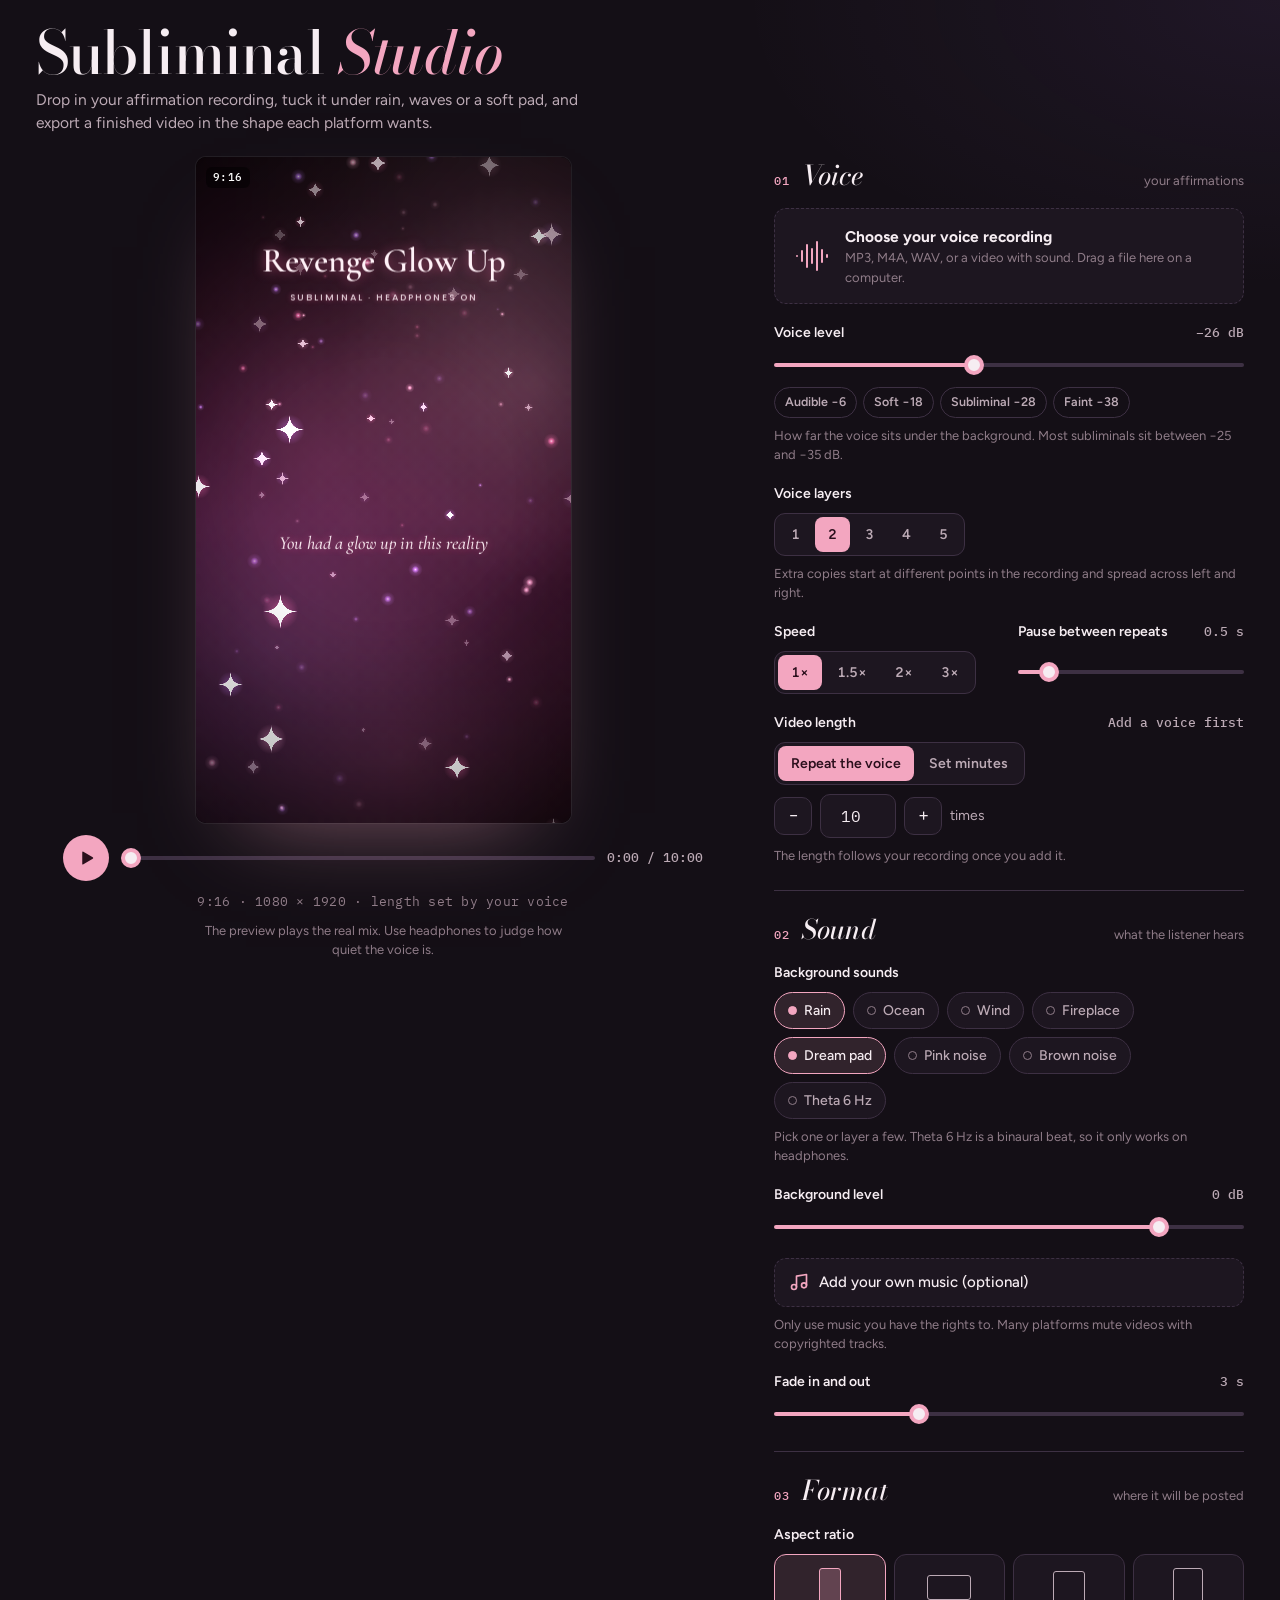
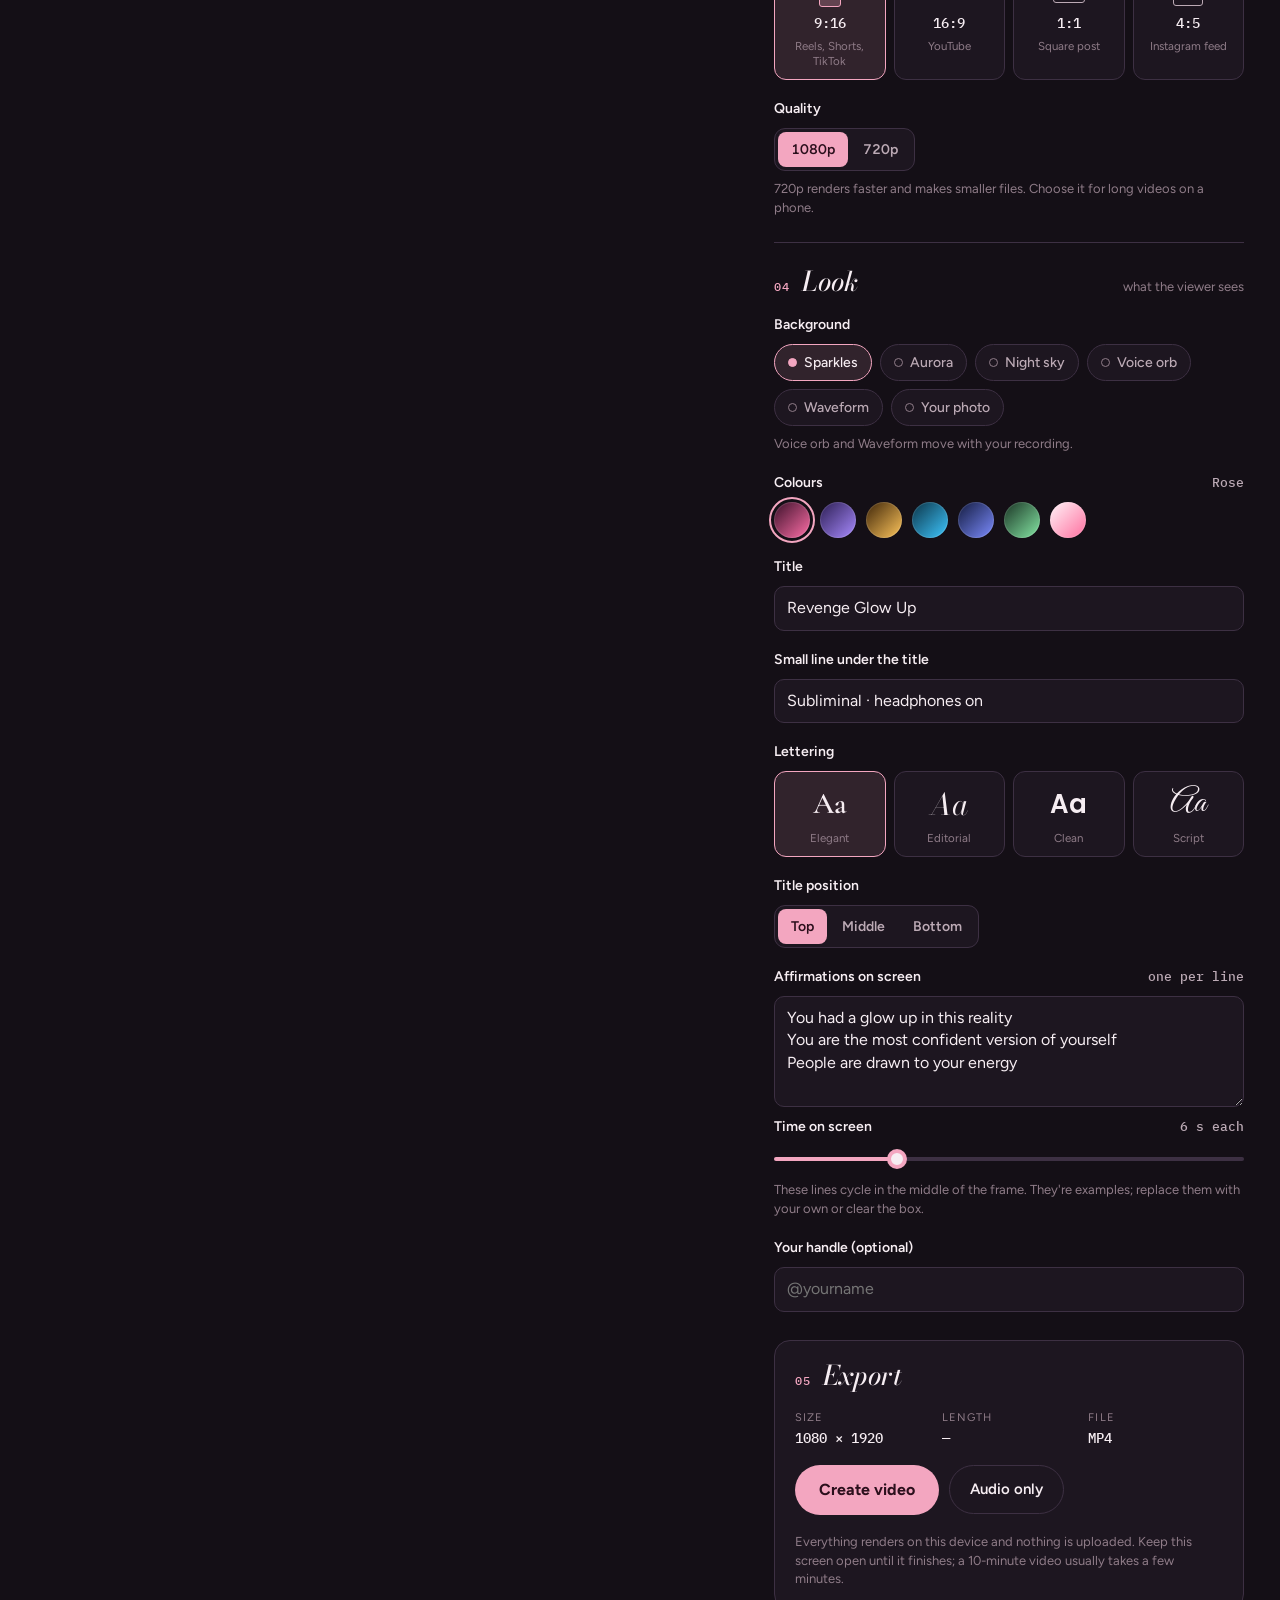
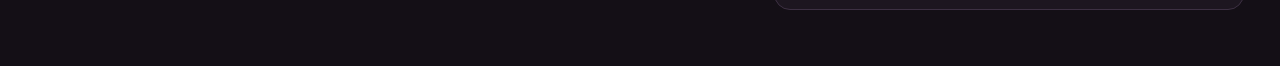
==== index.html @ 2c6400a4 "Add Subliminal Studio web app Standalone single-page app for mixing an affirmation recording under g" ====
<!doctype html>
<html lang="en">
<head>
<meta charset="utf-8">
<meta name="viewport" content="width=device-width,initial-scale=1,viewport-fit=cover">
<title>Subliminal Studio</title>
<link rel="preconnect" href="https://fonts.googleapis.com">
<link rel="preconnect" href="https://fonts.gstatic.com" crossorigin>
<link rel="stylesheet" href="https://fonts.googleapis.com/css2?family=Bodoni+Moda:ital,opsz,wght@0,6..96,400..700;1,6..96,400..700&family=Cormorant+Garamond:ital,wght@0,500;0,600;1,500;1,600&family=Figtree:wght@400;500;600;700&family=Great+Vibes&family=IBM+Plex+Mono:wght@400;500&family=Poppins:wght@500;600&display=swap">
<style>[hidden]:not([hidden=until-found i]){display:none!important}img{max-width:100%}body{margin:0}</style>
<style>
/* Layout: a studio desk. The monitor sits left (sticky on wide screens), five numbered steps run down the right; on phones the monitor comes first and the steps follow. */
:root {
  --ink: #140f16;
  --panel: #1d1620;
  --raised: #2a2130;
  --line: #3d3043;
  --text: #f6edf2;
  --muted: #bcaab5;
  --faint: #8f7c88;
  --accent: #f3a6c0;
  --accent-ink: #2b0f1c;
  --accent-soft: rgba(243, 166, 192, 0.13);
  --warm: #f6c99a;
  --danger: #ff9b8f;
  --display: "Bodoni Moda", Didot, "Bodoni 72", Georgia, serif;
  --body: "Figtree", system-ui, -apple-system, "Segoe UI", Roboto, sans-serif;
  --mono: "IBM Plex Mono", ui-monospace, SFMono-Regular, Menlo, Consolas, monospace;
  --r: 12px;
  color-scheme: dark;
}
html { background: var(--ink); }
body {
  background:
    radial-gradient(1200px 520px at 15% -10%, rgba(243, 166, 192, 0.10), transparent 60%),
    radial-gradient(900px 480px at 100% 0%, rgba(183, 124, 255, 0.07), transparent 60%),
    var(--ink);
  color: var(--text);
  font: 15px/1.5 var(--body);
  -webkit-font-smoothing: antialiased;
}
* { box-sizing: border-box; }
button, input, textarea, select { font: inherit; color: inherit; }
.vh { position: absolute !important; width: 1px; height: 1px; overflow: hidden; clip: rect(0 0 0 0); clip-path: inset(50%); white-space: nowrap; margin: 0; padding: 0; border: 0; }

.wrap {
  max-width: 1240px; margin: 0 auto;
  padding-left: max(16px, env(safe-area-inset-left, 0px));
  padding-right: max(16px, env(safe-area-inset-right, 0px));
  padding-block: 22px 56px;
}
.mast { display: grid; gap: 6px; margin-bottom: 22px; }
.mast h1 {
  font-family: var(--display); font-weight: 500; font-optical-sizing: auto;
  font-size: clamp(36px, 7vw, 60px); line-height: 1; letter-spacing: -0.015em; margin: 0;
  text-wrap: balance;
}
.mast h1 em { font-style: italic; color: var(--accent); }
.mast p { margin: 0; color: var(--muted); max-width: 58ch; font-size: 15.5px; }

.studio { display: grid; gap: 26px; }
.monitor-col { display: grid; gap: 12px; justify-items: center; min-width: 0; }
.monitor {
  position: relative; background: #000; border-radius: 10px; overflow: hidden;
  max-width: 100%;
  box-shadow: 0 0 0 1px rgba(255,255,255,0.06), 0 40px 90px -50px rgba(243, 166, 192, 0.55);
}
.monitor canvas { display: block; width: 100%; height: 100%; }
.ratio-tag {
  position: absolute; top: 10px; left: 10px;
  font: 500 11px/1 var(--mono); letter-spacing: 0.06em;
  padding: 5px 7px; border-radius: 6px; background: rgba(0,0,0,0.45); color: #fff; backdrop-filter: blur(4px);
}
.transport { display: flex; align-items: center; gap: 12px; width: 100%; max-width: 640px; }
.play {
  flex: none; width: 46px; height: 46px; border-radius: 50%; border: 0; cursor: pointer;
  background: var(--accent); color: var(--accent-ink); display: grid; place-items: center;
}
.play svg { width: 18px; height: 18px; }
.play:focus-visible, .primary:focus-visible, .ghost:focus-visible, .tiny:focus-visible { outline: 2px solid var(--text); outline-offset: 3px; }
.transport input { flex: 1; min-width: 0; }
.tc { font: 500 13px var(--mono); color: var(--muted); font-variant-numeric: tabular-nums; white-space: nowrap; }
.spec { margin: 0; font: 12.5px var(--mono); color: var(--faint); letter-spacing: 0.02em; text-align: center; }
.monitor-hint { margin: 0; color: var(--faint); font-size: 13px; text-align: center; max-width: 46ch; }

@media (min-width: 900px) {
  .studio { grid-template-columns: minmax(0, 1fr) minmax(360px, 470px); gap: 44px; align-items: start; }
  .monitor-col { position: sticky; top: calc(env(safe-area-inset-top, 0px) + 18px); }
}

/* steps */
.steps { display: grid; min-width: 0; }
.step { display: grid; gap: 18px; padding-block: 24px; border-top: 1px solid var(--line); min-width: 0; }
.step:first-child { border-top: 0; padding-top: 4px; }
.step-head { display: flex; align-items: baseline; gap: 12px; }
.step-head .num { font: 500 12px var(--mono); color: var(--accent); letter-spacing: 0.08em; }
.step-head h2 { margin: 0; font-family: var(--display); font-style: italic; font-weight: 500; font-size: 27px; line-height: 1.1; }
.step-head p { margin: 0 0 0 auto; color: var(--faint); font-size: 13px; text-align: right; }

.field { display: grid; gap: 9px; min-width: 0; }
.field-head { display: flex; justify-content: space-between; align-items: baseline; gap: 12px; font-weight: 600; font-size: 14px; }
.field-head output, .field-head .val { font: 500 13px var(--mono); color: var(--muted); font-variant-numeric: tabular-nums; font-weight: 500; }
.help { margin: 0; color: var(--faint); font-size: 13px; line-height: 1.45; }
.err { margin: 0; color: var(--danger); font-size: 13.5px; }
.row2 { display: grid; grid-template-columns: repeat(2, minmax(0, 1fr)); gap: 18px; }

/* range */
input[type=range] { -webkit-appearance: none; appearance: none; width: 100%; height: 26px; background: transparent; margin: 0; cursor: pointer; }
input[type=range]::-webkit-slider-runnable-track { height: 4px; border-radius: 4px; background: linear-gradient(to right, var(--accent) 0 var(--p, 50%), var(--line) var(--p, 50%) 100%); }
input[type=range]::-webkit-slider-thumb { -webkit-appearance: none; width: 20px; height: 20px; margin-top: -8px; border-radius: 50%; background: var(--text); border: 4px solid var(--accent); }
input[type=range]::-moz-range-track { height: 4px; border-radius: 4px; background: var(--line); }
input[type=range]::-moz-range-progress { height: 4px; border-radius: 4px; background: var(--accent); }
input[type=range]::-moz-range-thumb { width: 14px; height: 14px; border-radius: 50%; background: var(--text); border: 4px solid var(--accent); }
input[type=range]:focus-visible { outline: 2px solid var(--accent); outline-offset: 4px; border-radius: 6px; }

/* segmented + chips + cards share the hidden-radio pattern */
.seg { display: inline-flex; flex-wrap: wrap; gap: 2px; padding: 3px; border: 1px solid var(--line); border-radius: 11px; background: var(--panel); max-width: 100%; justify-self: start; }
.seg label { position: relative; cursor: pointer; }
.seg span { display: block; padding: 7px 13px; border-radius: 8px; font-weight: 600; font-size: 14px; color: var(--muted); font-variant-numeric: tabular-nums; }
.seg label:hover span { color: var(--text); }
.seg input:checked + span { background: var(--accent); color: var(--accent-ink); }
.seg input:focus-visible + span, .chip input:focus-visible + span, .card input:focus-visible + span, .swatch input:focus-visible + span { outline: 2px solid var(--text); outline-offset: 2px; }

.chips { display: flex; flex-wrap: wrap; gap: 8px; }
.chip { position: relative; cursor: pointer; }
.chip span { display: inline-flex; align-items: center; gap: 7px; padding: 7px 13px; border: 1px solid var(--line); border-radius: 999px; font-size: 14px; font-weight: 500; color: var(--muted); background: var(--panel); }
.chip span::before { content: ""; width: 7px; height: 7px; border-radius: 50%; border: 1.5px solid var(--faint); }
.chip:hover span { color: var(--text); }
.chip input:checked + span { border-color: var(--accent); color: var(--text); background: var(--accent-soft); }
.chip input:checked + span::before { background: var(--accent); border-color: var(--accent); }

.presets { display: flex; flex-wrap: wrap; gap: 6px; }
.tiny { padding: 5px 10px; border-radius: 999px; border: 1px solid var(--line); background: transparent; font-size: 12.5px; font-weight: 600; color: var(--muted); cursor: pointer; }
.tiny:hover { color: var(--text); border-color: var(--faint); }
.tiny[aria-pressed="true"] { color: var(--accent); border-color: var(--accent); }

.cards { display: grid; grid-template-columns: repeat(4, minmax(0, 1fr)); gap: 8px; }
.card { position: relative; cursor: pointer; min-width: 0; }
.card > span { display: grid; justify-items: center; align-content: start; gap: 7px; height: 100%; padding: 12px 6px 10px; border: 1px solid var(--line); border-radius: var(--r); background: var(--panel); text-align: center; }
.card:hover > span { border-color: var(--faint); }
.card input:checked + span { border-color: var(--accent); background: var(--accent-soft); }
.shape { display: block; height: 40px; display: grid; place-items: center; }
.shape i { display: block; border: 1.5px solid var(--muted); border-radius: 3px; }
.card input:checked + span .shape i { border-color: var(--accent); background: rgba(243, 166, 192, 0.25); }
.card b { font: 500 14px var(--mono); }
.card small { font-size: 11.5px; color: var(--faint); line-height: 1.3; }
.font-aa { font-size: 30px; line-height: 40px; height: 40px; }

.swatches { display: flex; flex-wrap: wrap; gap: 10px; }
.swatch { position: relative; cursor: pointer; }
.swatch span { display: block; width: 36px; height: 36px; border-radius: 50%; box-shadow: inset 0 0 0 1px rgba(255,255,255,0.12); }
.swatch input:checked + span { outline: 2px solid var(--accent); outline-offset: 3px; }

/* inputs */
.text, textarea.text {
  width: 100%; padding: 10px 12px; border-radius: 10px; border: 1px solid var(--line); background: var(--panel);
  font-size: 16px; line-height: 1.4;
}
textarea.text { resize: vertical; min-height: 92px; }
.text:focus { outline: none; border-color: var(--accent); box-shadow: 0 0 0 3px var(--accent-soft); }

.drop { display: block; position: relative; cursor: pointer; border: 1.5px dashed var(--line); border-radius: var(--r); background: var(--panel); padding: 16px; transition: border-color .15s, background .15s; }
.drop:hover, .drop.over { border-color: var(--accent); background: var(--accent-soft); }
.drop:focus-within { border-color: var(--accent); }
.drop.busy { opacity: 0.7; pointer-events: none; }
.drop-empty { display: flex; align-items: center; gap: 14px; }
.drop-empty svg { flex: none; width: 40px; height: 40px; color: var(--accent); }
.drop-empty strong { display: block; font-size: 15.5px; }
.drop-empty small { display: block; color: var(--faint); font-size: 13px; }
.drop-full { display: grid; gap: 10px; }
.drop-full canvas { width: 100%; height: 40px; display: block; }
.file-line { display: flex; justify-content: space-between; align-items: baseline; gap: 12px; min-width: 0; }
.file-line strong { overflow: hidden; text-overflow: ellipsis; white-space: nowrap; min-width: 0; }
.file-line .swap { color: var(--accent); font-weight: 600; font-size: 13.5px; flex: none; }
.file-info { color: var(--faint); font-size: 13px; }
.drop.slim { padding: 12px 14px; }
.slim-row { display: flex; align-items: center; gap: 10px; min-width: 0; }
.slim-row svg { flex: none; width: 20px; height: 20px; color: var(--accent); }
.slim-row span { overflow: hidden; text-overflow: ellipsis; white-space: nowrap; min-width: 0; font-weight: 500; }
.with-remove { display: flex; gap: 8px; align-items: stretch; }
.with-remove .drop { flex: 1; min-width: 0; }

.stepper { display: inline-flex; align-items: center; gap: 8px; justify-self: start; }
.stepper button { width: 38px; height: 38px; border-radius: 10px; border: 1px solid var(--line); background: var(--panel); font-size: 18px; cursor: pointer; }
.stepper button:hover { border-color: var(--faint); }
.stepper input { width: 76px; text-align: center; font-family: var(--mono); }
.stepper .unit { color: var(--muted); font-size: 14px; }
.check { display: flex; align-items: center; gap: 10px; font-size: 14px; cursor: pointer; }
.check input { width: 18px; height: 18px; accent-color: var(--accent); }

/* export */
.export { background: var(--panel); border: 1px solid var(--line); border-radius: 16px; padding: 20px; margin-top: 4px; }
.export .step-head { margin-bottom: 2px; }
.sum { display: grid; grid-template-columns: repeat(3, minmax(0, 1fr)); gap: 12px; margin: 0; }
.sum div { display: grid; gap: 2px; min-width: 0; }
.sum dt { font-size: 11px; letter-spacing: 0.1em; text-transform: uppercase; color: var(--faint); }
.sum dd { margin: 0; font: 500 14px var(--mono); font-variant-numeric: tabular-nums; overflow-wrap: anywhere; }
.actions { display: flex; flex-wrap: wrap; gap: 10px; align-items: center; }
.primary { border: 0; border-radius: 999px; padding: 13px 24px; background: var(--accent); color: var(--accent-ink); font-weight: 700; font-size: 16px; cursor: pointer; }
.primary:hover { filter: brightness(1.06); }
.ghost { border: 1px solid var(--line); border-radius: 999px; padding: 12px 20px; background: transparent; font-weight: 600; font-size: 15px; cursor: pointer; }
.ghost:hover { border-color: var(--faint); }
button:disabled { opacity: 0.45; cursor: not-allowed; }
.progress { display: grid; gap: 8px; }
.bar { height: 8px; border-radius: 8px; background: var(--raised); overflow: hidden; }
.bar i { display: block; height: 100%; width: 0; background: linear-gradient(90deg, var(--accent), var(--warm)); border-radius: 8px; transition: width .2s linear; }
.prog-line { display: flex; justify-content: space-between; gap: 12px; font-size: 13px; color: var(--muted); }
.prog-line b { font: 500 13px var(--mono); color: var(--text); }
.msg { margin: 0; font-size: 14px; color: var(--muted); }
.msg.err { color: var(--danger); }
.warn { margin: 0; font-size: 13px; color: var(--warm); }
.result { display: grid; gap: 12px; border-top: 1px solid var(--line); padding-top: 16px; }
.result h3 { margin: 0; font-family: var(--display); font-style: italic; font-weight: 500; font-size: 22px; }
.result video { display: block; width: auto; max-width: 100%; max-height: 62vh; border-radius: 10px; background: #000; justify-self: center; }
.result audio { width: 100%; }
.result-meta { margin: 0; font: 12.5px var(--mono); color: var(--muted); overflow-wrap: anywhere; }

@media (max-width: 420px) {
  .cards { gap: 6px; }
  .card small { font-size: 10.5px; }
  .row2 { grid-template-columns: 1fr; }
  .sum { grid-template-columns: repeat(2, minmax(0, 1fr)); }
  .step-head p { display: none; }
}
@media (prefers-reduced-motion: reduce) {
  *, *::before, *::after { transition: none !important; scroll-behavior: auto !important; }
}
</style>
</head>
<body>
<div class="wrap">
  <header class="mast">
    <h1>Subliminal <em>Studio</em></h1>
    <p>Drop in your affirmation recording, tuck it under rain, waves or a soft pad, and export a finished video in the shape each platform wants.</p>
  </header>

  <main class="studio">
    <div class="monitor-col">
      <div class="monitor" id="monitor">
        <canvas id="preview" aria-label="Live preview of the video"></canvas>
        <span class="ratio-tag" id="ratioTag">9:16</span>
      </div>
      <div class="transport">
        <button class="play" id="playBtn" type="button" aria-label="Play preview">
          <svg class="i-play" viewBox="0 0 24 24" fill="currentColor" aria-hidden="true"><path d="M7 4.5v15a1 1 0 0 0 1.5.86l12.5-7.5a1 1 0 0 0 0-1.72L8.5 3.64A1 1 0 0 0 7 4.5z"/></svg>
          <svg class="i-pause" viewBox="0 0 24 24" fill="currentColor" aria-hidden="true" hidden><rect x="5.5" y="4" width="4.5" height="16" rx="1"/><rect x="14" y="4" width="4.5" height="16" rx="1"/></svg>
        </button>
        <input type="range" id="seek" min="0" max="60" step="0.1" value="0" aria-label="Preview position">
        <span class="tc" id="tc">0:00 / 0:00</span>
      </div>
      <p class="spec" id="spec"></p>
      <p class="monitor-hint">The preview plays the real mix. Use headphones to judge how quiet the voice is.</p>
    </div>

    <div class="steps">
      <!-- 01 VOICE -->
      <section class="step" aria-labelledby="h-voice">
        <div class="step-head"><span class="num">01</span><h2 id="h-voice">Voice</h2><p>your affirmations</p></div>

        <label class="drop" id="voiceDrop">
          <input class="vh" type="file" id="voiceFile" accept="audio/*,video/*,.mp3,.m4a,.wav,.aac,.ogg,.opus,.flac,.webm,.mp4,.mov">
          <span class="drop-empty" id="voiceEmpty">
            <svg viewBox="0 0 40 40" fill="none" stroke="currentColor" stroke-width="2" stroke-linecap="round" aria-hidden="true"><path d="M6 20v0M11 15v10M16 9v22M21 13v14M26 6v28M31 14v12M36 19v2"/></svg>
            <span><strong>Choose your voice recording</strong><small>MP3, M4A, WAV, or a video with sound. Drag a file here on a computer.</small></span>
          </span>
          <span class="drop-full" id="voiceFull" hidden>
            <canvas id="voiceWave" aria-hidden="true"></canvas>
            <span class="file-line"><strong id="voiceName"></strong><span class="swap">Replace</span></span>
            <span class="file-info" id="voiceInfo"></span>
          </span>
        </label>
        <p class="err" id="voiceErr" hidden></p>
        <p class="vh" id="voiceStatus" role="status"></p>

        <div class="field">
          <div class="field-head"><label for="voiceDb">Voice level</label><output data-out="voiceDb" for="voiceDb"></output></div>
          <input type="range" id="voiceDb" data-k="voiceDb" min="-45" max="0" step="1">
          <div class="presets" role="group" aria-label="Voice level presets">
            <button type="button" class="tiny" data-preset="-6">Audible −6</button>
            <button type="button" class="tiny" data-preset="-18">Soft −18</button>
            <button type="button" class="tiny" data-preset="-28">Subliminal −28</button>
            <button type="button" class="tiny" data-preset="-38">Faint −38</button>
          </div>
          <p class="help">How far the voice sits under the background. Most subliminals sit between −25 and −35 dB.</p>
        </div>

        <div class="field">
          <div class="field-head"><span id="lbl-layers">Voice layers</span></div>
          <div class="seg" role="radiogroup" aria-labelledby="lbl-layers">
            <label><input class="vh" type="radio" name="layers" value="1" data-k="layers"><span>1</span></label>
            <label><input class="vh" type="radio" name="layers" value="2" data-k="layers"><span>2</span></label>
            <label><input class="vh" type="radio" name="layers" value="3" data-k="layers"><span>3</span></label>
            <label><input class="vh" type="radio" name="layers" value="4" data-k="layers"><span>4</span></label>
            <label><input class="vh" type="radio" name="layers" value="5" data-k="layers"><span>5</span></label>
          </div>
          <p class="help">Extra copies start at different points in the recording and spread across left and right.</p>
        </div>

        <div class="row2">
          <div class="field">
            <div class="field-head"><span id="lbl-speed">Speed</span></div>
            <div class="seg" role="radiogroup" aria-labelledby="lbl-speed">
              <label><input class="vh" type="radio" name="speed" value="1" data-k="speed"><span>1×</span></label>
              <label><input class="vh" type="radio" name="speed" value="1.5" data-k="speed"><span>1.5×</span></label>
              <label><input class="vh" type="radio" name="speed" value="2" data-k="speed"><span>2×</span></label>
              <label><input class="vh" type="radio" name="speed" value="3" data-k="speed"><span>3×</span></label>
            </div>
          </div>
          <div class="field">
            <div class="field-head"><label for="gap">Pause between repeats</label><output data-out="gap" for="gap"></output></div>
            <input type="range" id="gap" data-k="gap" min="0" max="5" step="0.5">
          </div>
        </div>

        <div class="field">
          <div class="field-head"><span id="lbl-len">Video length</span><span class="val" id="lenOut"></span></div>
          <div class="seg" role="radiogroup" aria-labelledby="lbl-len">
            <label><input class="vh" type="radio" name="lengthMode" value="repeat" data-k="lengthMode"><span>Repeat the voice</span></label>
            <label><input class="vh" type="radio" name="lengthMode" value="minutes" data-k="lengthMode"><span>Set minutes</span></label>
          </div>
          <div class="stepper" id="repeatBox">
            <button type="button" data-step="-1" aria-label="One fewer repeat">−</button>
            <input class="text" type="number" id="repeats" data-k="repeats" min="1" max="200" step="1" inputmode="numeric" aria-label="Number of repeats">
            <button type="button" data-step="1" aria-label="One more repeat">+</button>
            <span class="unit">times</span>
          </div>
          <div class="stepper" id="minutesBox" hidden>
            <input class="text" type="number" id="minutes" data-k="minutes" min="0.5" max="180" step="0.5" inputmode="decimal" aria-label="Length in minutes">
            <span class="unit">minutes, voice loops to fill</span>
          </div>
          <p class="help" id="cycleNote"></p>
        </div>
      </section>

      <!-- 02 SOUND -->
      <section class="step" aria-labelledby="h-sound">
        <div class="step-head"><span class="num">02</span><h2 id="h-sound">Sound</h2><p>what the listener hears</p></div>
        <div class="field">
          <div class="field-head"><span id="lbl-amb">Background sounds</span></div>
          <div class="chips" role="group" aria-labelledby="lbl-amb">
            <label class="chip"><input class="vh" type="checkbox" data-k="ambients" data-multi value="rain"><span>Rain</span></label>
            <label class="chip"><input class="vh" type="checkbox" data-k="ambients" data-multi value="ocean"><span>Ocean</span></label>
            <label class="chip"><input class="vh" type="checkbox" data-k="ambients" data-multi value="wind"><span>Wind</span></label>
            <label class="chip"><input class="vh" type="checkbox" data-k="ambients" data-multi value="fire"><span>Fireplace</span></label>
            <label class="chip"><input class="vh" type="checkbox" data-k="ambients" data-multi value="pad"><span>Dream pad</span></label>
            <label class="chip"><input class="vh" type="checkbox" data-k="ambients" data-multi value="pink"><span>Pink noise</span></label>
            <label class="chip"><input class="vh" type="checkbox" data-k="ambients" data-multi value="brown"><span>Brown noise</span></label>
            <label class="chip"><input class="vh" type="checkbox" data-k="ambients" data-multi value="theta"><span>Theta 6 Hz</span></label>
          </div>
          <p class="help">Pick one or layer a few. Theta 6 Hz is a binaural beat, so it only works on headphones.</p>
        </div>
        <div class="field">
          <div class="field-head"><label for="ambientDb">Background level</label><output data-out="ambientDb" for="ambientDb"></output></div>
          <input type="range" id="ambientDb" data-k="ambientDb" min="-30" max="6" step="1">
        </div>
        <div class="field">
          <div class="with-remove">
            <label class="drop slim" id="musicDrop">
              <input class="vh" type="file" id="musicFile" accept="audio/*,video/*,.mp3,.m4a,.wav,.aac,.ogg,.flac">
              <span class="slim-row">
                <svg viewBox="0 0 24 24" fill="none" stroke="currentColor" stroke-width="2" stroke-linecap="round" stroke-linejoin="round" aria-hidden="true"><path d="M9 18V5l12-2v13"/><circle cx="6" cy="18" r="3"/><circle cx="18" cy="16" r="3"/></svg>
                <span id="musicName">Add your own music (optional)</span>
              </span>
            </label>
            <button type="button" class="ghost" id="musicRemove" hidden>Remove</button>
          </div>
          <p class="err" id="musicErr" hidden></p>
          <p class="help">Only use music you have the rights to. Many platforms mute videos with copyrighted tracks.</p>
        </div>
        <div class="field" id="musicLevel" hidden>
          <div class="field-head"><label for="musicDb">Music level</label><output data-out="musicDb" for="musicDb"></output></div>
          <input type="range" id="musicDb" data-k="musicDb" min="-30" max="0" step="1">
        </div>
        <div class="field">
          <div class="field-head"><label for="fade">Fade in and out</label><output data-out="fade" for="fade"></output></div>
          <input type="range" id="fade" data-k="fade" min="0" max="10" step="1">
        </div>
      </section>

      <!-- 03 FORMAT -->
      <section class="step" aria-labelledby="h-format">
        <div class="step-head"><span class="num">03</span><h2 id="h-format">Format</h2><p>where it will be posted</p></div>
        <div class="field">
          <div class="field-head"><span id="lbl-ratio">Aspect ratio</span></div>
          <div class="cards" role="radiogroup" aria-labelledby="lbl-ratio">
            <label class="card"><input class="vh" type="radio" name="ratio" value="9:16" data-k="ratio"><span><span class="shape"><i style="width:22px;height:39px"></i></span><b>9:16</b><small>Reels, Shorts, TikTok</small></span></label>
            <label class="card"><input class="vh" type="radio" name="ratio" value="16:9" data-k="ratio"><span><span class="shape"><i style="width:44px;height:25px"></i></span><b>16:9</b><small>YouTube</small></span></label>
            <label class="card"><input class="vh" type="radio" name="ratio" value="1:1" data-k="ratio"><span><span class="shape"><i style="width:32px;height:32px"></i></span><b>1:1</b><small>Square post</small></span></label>
            <label class="card"><input class="vh" type="radio" name="ratio" value="4:5" data-k="ratio"><span><span class="shape"><i style="width:30px;height:38px"></i></span><b>4:5</b><small>Instagram feed</small></span></label>
          </div>
        </div>
        <div class="field">
          <div class="field-head"><span id="lbl-q">Quality</span></div>
          <div class="seg" role="radiogroup" aria-labelledby="lbl-q">
            <label><input class="vh" type="radio" name="quality" value="1080" data-k="quality"><span>1080p</span></label>
            <label><input class="vh" type="radio" name="quality" value="720" data-k="quality"><span>720p</span></label>
          </div>
          <p class="help">720p renders faster and makes smaller files. Choose it for long videos on a phone.</p>
        </div>
      </section>

      <!-- 04 LOOK -->
      <section class="step" aria-labelledby="h-look">
        <div class="step-head"><span class="num">04</span><h2 id="h-look">Look</h2><p>what the viewer sees</p></div>
        <div class="field">
          <div class="field-head"><span id="lbl-bg">Background</span></div>
          <div class="chips" role="radiogroup" aria-labelledby="lbl-bg">
            <label class="chip"><input class="vh" type="radio" name="bg" value="sparkle" data-k="bg"><span>Sparkles</span></label>
            <label class="chip"><input class="vh" type="radio" name="bg" value="aurora" data-k="bg"><span>Aurora</span></label>
            <label class="chip"><input class="vh" type="radio" name="bg" value="night" data-k="bg"><span>Night sky</span></label>
            <label class="chip"><input class="vh" type="radio" name="bg" value="orb" data-k="bg"><span>Voice orb</span></label>
            <label class="chip"><input class="vh" type="radio" name="bg" value="wave" data-k="bg"><span>Waveform</span></label>
            <label class="chip"><input class="vh" type="radio" name="bg" value="photo" data-k="bg"><span>Your photo</span></label>
          </div>
          <p class="help">Voice orb and Waveform move with your recording.</p>
        </div>
        <div class="field" id="photoPanel" hidden>
          <label class="drop slim" id="photoDrop">
            <input class="vh" type="file" id="photoFile" accept="image/*">
            <span class="slim-row">
              <svg viewBox="0 0 24 24" fill="none" stroke="currentColor" stroke-width="2" stroke-linecap="round" stroke-linejoin="round" aria-hidden="true"><rect x="3" y="3" width="18" height="18" rx="3"/><circle cx="9" cy="9" r="2"/><path d="m21 15-5-5L5 21"/></svg>
              <span id="photoName">Choose a photo</span>
            </span>
          </label>
          <p class="err" id="photoErr" hidden></p>
          <div class="field-head"><label for="photoDim">Darken photo</label><output data-out="photoDim" for="photoDim"></output></div>
          <input type="range" id="photoDim" data-k="photoDim" min="0" max="0.8" step="0.05">
          <label class="check"><input type="checkbox" data-k="photoSparkle"> Sparkles over the photo</label>
        </div>
        <div class="field">
          <div class="field-head"><span id="lbl-pal">Colours</span><output data-out="palette"></output></div>
          <div class="swatches" role="radiogroup" aria-labelledby="lbl-pal">
            <label class="swatch"><input class="vh" type="radio" name="palette" value="rose" data-k="palette"><span style="background:linear-gradient(135deg,#3a1029,#ff6fa8)"></span><b class="vh">Rose</b></label>
            <label class="swatch"><input class="vh" type="radio" name="palette" value="lavender" data-k="palette"><span style="background:linear-gradient(135deg,#2b1d52,#a98bff)"></span><b class="vh">Lavender</b></label>
            <label class="swatch"><input class="vh" type="radio" name="palette" value="gold" data-k="palette"><span style="background:linear-gradient(135deg,#3d2408,#ffc65c)"></span><b class="vh">Gold</b></label>
            <label class="swatch"><input class="vh" type="radio" name="palette" value="ocean" data-k="palette"><span style="background:linear-gradient(135deg,#0b3346,#3ec7ff)"></span><b class="vh">Ocean</b></label>
            <label class="swatch"><input class="vh" type="radio" name="palette" value="midnight" data-k="palette"><span style="background:linear-gradient(135deg,#121a3d,#7c8cff)"></span><b class="vh">Midnight</b></label>
            <label class="swatch"><input class="vh" type="radio" name="palette" value="sage" data-k="palette"><span style="background:linear-gradient(135deg,#1a3324,#86e8a5)"></span><b class="vh">Sage</b></label>
            <label class="swatch"><input class="vh" type="radio" name="palette" value="blush" data-k="palette"><span style="background:linear-gradient(135deg,#fff4f8,#ff6f9f)"></span><b class="vh">Blush</b></label>
          </div>
        </div>
        <div class="field">
          <label class="field-head" for="title">Title</label>
          <input class="text" type="text" id="title" data-k="title" maxlength="80" autocomplete="off">
        </div>
        <div class="field">
          <label class="field-head" for="subtitle">Small line under the title</label>
          <input class="text" type="text" id="subtitle" data-k="subtitle" maxlength="80" autocomplete="off">
        </div>
        <div class="field">
          <div class="field-head"><span id="lbl-font">Lettering</span></div>
          <div class="cards" role="radiogroup" aria-labelledby="lbl-font">
            <label class="card"><input class="vh" type="radio" name="font" value="serif" data-k="font"><span><span class="font-aa" style="font-family:'Cormorant Garamond',Georgia,serif;font-weight:600">Aa</span><small>Elegant</small></span></label>
            <label class="card"><input class="vh" type="radio" name="font" value="didone" data-k="font"><span><span class="font-aa" style="font-family:'Bodoni Moda',Didot,Georgia,serif;font-style:italic">Aa</span><small>Editorial</small></span></label>
            <label class="card"><input class="vh" type="radio" name="font" value="sans" data-k="font"><span><span class="font-aa" style="font-family:Poppins,Arial,sans-serif;font-weight:600;font-size:26px">Aa</span><small>Clean</small></span></label>
            <label class="card"><input class="vh" type="radio" name="font" value="script" data-k="font"><span><span class="font-aa" style="font-family:'Great Vibes',cursive;font-size:34px">Aa</span><small>Script</small></span></label>
          </div>
        </div>
        <div class="field">
          <div class="field-head"><span id="lbl-pos">Title position</span></div>
          <div class="seg" role="radiogroup" aria-labelledby="lbl-pos">
            <label><input class="vh" type="radio" name="titlePos" value="top" data-k="titlePos"><span>Top</span></label>
            <label><input class="vh" type="radio" name="titlePos" value="center" data-k="titlePos"><span>Middle</span></label>
            <label><input class="vh" type="radio" name="titlePos" value="bottom" data-k="titlePos"><span>Bottom</span></label>
          </div>
        </div>
        <div class="field">
          <div class="field-head"><label for="affirm">Affirmations on screen</label><span class="val">one per line</span></div>
          <textarea class="text" id="affirm" data-k="affirm" rows="4" placeholder="Leave empty for no on-screen text"></textarea>
          <div class="field-head"><label for="affSec">Time on screen</label><output data-out="affSec" for="affSec"></output></div>
          <input type="range" id="affSec" data-k="affSec" min="3" max="15" step="1">
          <p class="help">These lines cycle in the middle of the frame. They're examples; replace them with your own or clear the box.</p>
        </div>
        <div class="field">
          <label class="field-head" for="handle">Your handle (optional)</label>
          <input class="text" type="text" id="handle" data-k="handle" maxlength="40" placeholder="@yourname" autocomplete="off">
        </div>
      </section>

      <!-- 05 EXPORT -->
      <section class="step export" aria-labelledby="h-export">
        <div class="step-head"><span class="num">05</span><h2 id="h-export">Export</h2></div>
        <dl class="sum">
          <div><dt>Size</dt><dd id="sumSize"></dd></div>
          <div><dt>Length</dt><dd id="sumLen"></dd></div>
          <div><dt>File</dt><dd id="sumFile"></dd></div>
        </dl>
        <p class="warn" id="longWarn" hidden>This is a long video. On a phone, choose 720p and keep the screen on while it renders.</p>
        <div class="actions">
          <button type="button" class="primary" id="makeVideo">Create video</button>
          <button type="button" class="ghost" id="makeAudio">Audio only</button>
        </div>
        <div class="progress" id="progress" hidden>
          <div class="prog-line"><span id="progLabel">Getting ready…</span><b id="progPct">0%</b></div>
          <div class="bar"><i id="barFill"></i></div>
          <div class="prog-line"><span id="progEta"></span><button type="button" class="tiny" id="cancelBtn">Stop</button></div>
        </div>
        <p class="msg" id="exportMsg" role="status" hidden></p>
        <div class="result" id="result" hidden>
          <h3 id="resultTitle">Your video is ready</h3>
          <video id="resultVideo" controls playsinline preload="metadata"></video>
          <audio id="resultAudio" controls preload="metadata" hidden></audio>
          <p class="result-meta" id="resultMeta"></p>
          <p class="help" id="resultNote" hidden></p>
          <div class="actions"><button type="button" class="primary" id="saveBtn">Save video</button><span class="msg" id="saveMsg" role="status"></span></div>
        </div>
        <p class="help">Everything renders on this device and nothing is uploaded. Keep this screen open until it finishes; a 10-minute video usually takes a few minutes.</p>
      </section>
    </div>
  </main>
</div>

<script>
/* ---------- Minimal MP4 writer (H.264 / VP9 video, AAC / Opus audio) ---------- */
const Mp4 = (() => {
  const MATRIX = [0x00010000, 0, 0, 0, 0x00010000, 0, 0, 0, 0x40000000];

  class Bytes {
    constructor(size = 256) { this.buf = new Uint8Array(size); this.len = 0; }
    ensure(n) {
      if (this.len + n <= this.buf.length) return;
      let s = this.buf.length * 2; while (s < this.len + n) s *= 2;
      const nb = new Uint8Array(s); nb.set(this.buf.subarray(0, this.len)); this.buf = nb;
    }
    u8(v) { this.ensure(1); this.buf[this.len++] = v & 255; return this; }
    u16(v) { this.ensure(2); this.buf[this.len++] = (v >>> 8) & 255; this.buf[this.len++] = v & 255; return this; }
    u24(v) { this.ensure(3); this.buf[this.len++] = (v >>> 16) & 255; this.buf[this.len++] = (v >>> 8) & 255; this.buf[this.len++] = v & 255; return this; }
    u32(v) { this.ensure(4); v = v >>> 0; this.buf[this.len++] = (v >>> 24) & 255; this.buf[this.len++] = (v >>> 16) & 255; this.buf[this.len++] = (v >>> 8) & 255; this.buf[this.len++] = v & 255; return this; }
    str(s) { for (let i = 0; i < s.length; i++) this.u8(s.charCodeAt(i)); return this; }
    zeros(n) { this.ensure(n); this.buf.fill(0, this.len, this.len + n); this.len += n; return this; }
    bytes(b) { this.ensure(b.length); this.buf.set(b, this.len); this.len += b.length; return this; }
    out() { return this.buf.slice(0, this.len); }
  }

  function box(type, ...parts) {
    let size = 8; for (const p of parts) size += p.length;
    const b = new Bytes(size); b.u32(size).str(type);
    for (const p of parts) b.bytes(p);
    return b.out();
  }
  function full(type, version, flags, ...parts) {
    const h = new Bytes(4).u8(version).u24(flags).out();
    return box(type, h, ...parts);
  }
  function make(fn) { const b = new Bytes(); fn(b); return b.out(); }

  function toU8(desc) {
    if (!desc) return null;
    if (desc instanceof Uint8Array) return desc.slice();
    if (ArrayBuffer.isView(desc)) return new Uint8Array(desc.buffer.slice(desc.byteOffset, desc.byteOffset + desc.byteLength));
    return new Uint8Array(desc.slice(0));
  }

  function descLen(n) { // MPEG-4 descriptor length, 4-byte form
    return [0x80 | ((n >>> 21) & 0x7f), 0x80 | ((n >>> 14) & 0x7f), 0x80 | ((n >>> 7) & 0x7f), n & 0x7f];
  }
  function descriptor(tag, payload) {
    return Uint8Array.from([tag, ...descLen(payload.length), ...payload]);
  }

  class Writer {
    constructor({ video = null, audio = null }) {
      this.video = video ? { ...video, desc: null, sizes: [], keys: [], offsets: [], timescale: 90000 } : null;
      this.audio = audio ? { ...audio, desc: null, sizes: [], durs: [], offsets: [] } : null;
      this.samples = []; // arrival order
      this.bytes = 0;
    }
    _copy(chunk) { const d = new Uint8Array(chunk.byteLength); chunk.copyTo(d); return d; }
    addVideo(chunk, meta) {
      const v = this.video;
      if (meta && meta.decoderConfig && meta.decoderConfig.description && !v.desc) v.desc = toU8(meta.decoderConfig.description);
      const d = this._copy(chunk);
      v.sizes.push(d.length); v.keys.push(chunk.type === 'key');
      this.samples.push({ t: 0, d }); this.bytes += d.length;
    }
    addAudio(chunk, meta) {
      const a = this.audio;
      if (meta && meta.decoderConfig && meta.decoderConfig.description && !a.desc) a.desc = toU8(meta.decoderConfig.description);
      const d = this._copy(chunk);
      const def = a.codec === 'opus' ? 960 : 1024;
      const dur = chunk.duration ? Math.max(1, Math.round(chunk.duration * a.sampleRate / 1e6)) : def;
      a.sizes.push(d.length); a.durs.push(dur);
      this.samples.push({ t: 1, d }); this.bytes += d.length;
    }

    _ftyp() {
      return box('ftyp', make(b => b.str('isom').u32(0x200).str('isom').str('iso2').str('avc1').str('mp41')));
    }
    _mvhd(durMs, nextId) {
      return full('mvhd', 0, 0, make(b => {
        b.u32(0).u32(0).u32(1000).u32(durMs).u32(0x00010000).u16(0x0100).zeros(10);
        MATRIX.forEach(m => b.u32(m)); b.zeros(24).u32(nextId);
      }));
    }
    _tkhd(id, durMs, w, h, isAudio) {
      return full('tkhd', 0, 3, make(b => {
        b.u32(0).u32(0).u32(id).u32(0).u32(durMs).zeros(8).u16(0).u16(isAudio ? 1 : 0).u16(isAudio ? 0x0100 : 0).u16(0);
        MATRIX.forEach(m => b.u32(m)); b.u32(w * 65536).u32(h * 65536);
      }));
    }
    _mdhd(ts, dur) { return full('mdhd', 0, 0, make(b => b.u32(0).u32(0).u32(ts).u32(dur).u16(0x55c4).u16(0))); }
    _hdlr(type, name) { return full('hdlr', 0, 0, make(b => b.u32(0).str(type).zeros(12).str(name).u8(0))); }
    _dinf() { return box('dinf', full('dref', 0, 0, make(b => b.u32(1)), full('url ', 0, 1))); }
    _stts(entries) { return full('stts', 0, 0, make(b => { b.u32(entries.length); for (const [c, d] of entries) b.u32(c).u32(d); })); }
    _stsc() { return full('stsc', 0, 0, make(b => b.u32(1).u32(1).u32(1).u32(1))); }
    _stsz(sizes) { return full('stsz', 0, 0, make(b => { b.u32(0).u32(sizes.length); for (const s of sizes) b.u32(s); })); }
    _stco(offs) {
      const big = offs.length && offs[offs.length - 1] > 0xffffffff;
      if (big) return full('co64', 0, 0, make(b => { b.u32(offs.length); for (const o of offs) b.u32(Math.floor(o / 4294967296)).u32(o % 4294967296); }));
      return full('stco', 0, 0, make(b => { b.u32(offs.length); for (const o of offs) b.u32(o); }));
    }
    _visualEntry(type, w, h, child) {
      return box(type, make(b => {
        b.zeros(6).u16(1).u16(0).u16(0).zeros(12).u16(w).u16(h).u32(0x00480000).u32(0x00480000).u32(0).u16(1).zeros(32).u16(0x0018).u16(0xffff);
      }), child);
    }
    _videoTrak() {
      const v = this.video;
      const fd = Math.round(v.timescale / v.fps);
      const n = v.sizes.length, dur = n * fd;
      const durMs = Math.round(dur * 1000 / v.timescale);
      let entry;
      if (v.codec === 'vp9') {
        const vpcC = full('vpcC', 1, 0, Uint8Array.from([0, 40, 0x82, 1, 1, 1, 0, 0]));
        entry = this._visualEntry('vp09', v.width, v.height, vpcC);
      } else {
        if (!v.desc) throw new Error('The video encoder did not provide its setup data (avcC).');
        entry = this._visualEntry('avc1', v.width, v.height, box('avcC', v.desc));
      }
      const syncs = []; v.keys.forEach((k, i) => { if (k) syncs.push(i + 1); });
      const stblParts = [full('stsd', 0, 0, make(b => b.u32(1)), entry), this._stts([[n, fd]])];
      if (syncs.length && syncs.length < n) stblParts.push(full('stss', 0, 0, make(b => { b.u32(syncs.length); syncs.forEach(s => b.u32(s)); })));
      stblParts.push(this._stsc(), this._stsz(v.sizes), this._stco(v.offsets));
      const minf = box('minf', full('vmhd', 0, 1, new Uint8Array(8)), this._dinf(), box('stbl', ...stblParts));
      const mdia = box('mdia', this._mdhd(v.timescale, dur), this._hdlr('vide', 'VideoHandler'), minf);
      return { trak: box('trak', this._tkhd(1, durMs, v.width, v.height, false), mdia), durMs };
    }
    _audioTrak(id) {
      const a = this.audio, sr = a.sampleRate;
      const entries = [];
      for (const d of a.durs) { const last = entries[entries.length - 1]; if (last && last[1] === d) last[0]++; else entries.push([1, d]); }
      const dur = a.durs.reduce((s, d) => s + d, 0);
      const durMs = Math.round(dur * 1000 / sr);
      const head = make(b => { b.zeros(6).u16(1).zeros(8).u16(a.channels).u16(16).u16(0).u16(0).u32(sr * 65536); });
      let entry;
      if (a.codec === 'opus') {
        let preSkip = 312, inRate = sr;
        if (a.desc && a.desc.length >= 16) { preSkip = a.desc[10] | (a.desc[11] << 8); inRate = (a.desc[12] | (a.desc[13] << 8) | (a.desc[14] << 16) | (a.desc[15] << 24)) >>> 0; }
        const dOps = box('dOps', make(b => b.u8(0).u8(a.channels).u16(preSkip).u32(inRate).u16(0).u8(0)));
        entry = box('Opus', head, dOps);
      } else {
        let asc = a.desc;
        if (!asc || !asc.length) {
          const fi = [96000, 88200, 64000, 48000, 44100, 32000, 24000, 22050, 16000, 12000, 11025, 8000].indexOf(sr);
          const bits = (2 << 11) | ((fi < 0 ? 3 : fi) << 7) | (a.channels << 3);
          asc = Uint8Array.from([(bits >> 8) & 255, bits & 255]);
        }
        const dsi = descriptor(0x05, Array.from(asc));
        const dcd = descriptor(0x04, [0x40, 0x15, 0, 0, 0, ...[24, 16, 8, 0].map(s => (a.bitrate >>> s) & 255), ...[24, 16, 8, 0].map(s => (a.bitrate >>> s) & 255), ...dsi]);
        const sl = descriptor(0x06, [0x02]);
        const es = descriptor(0x03, [0, id, 0, ...dcd, ...sl]);
        entry = box('mp4a', head, full('esds', 0, 0, es));
      }
      const stbl = box('stbl', full('stsd', 0, 0, make(b => b.u32(1)), entry), this._stts(entries), this._stsc(), this._stsz(a.sizes), this._stco(a.offsets));
      const minf = box('minf', full('smhd', 0, 0, new Uint8Array(4)), this._dinf(), stbl);
      const mdia = box('mdia', this._mdhd(sr, dur), this._hdlr('soun', 'SoundHandler'), minf);
      return { trak: box('trak', this._tkhd(id, durMs, 0, 0, true), mdia), durMs };
    }
    _moov() {
      const traks = []; let durMs = 0, id = 1;
      if (this.video) { const t = this._videoTrak(); traks.push(t.trak); durMs = Math.max(durMs, t.durMs); id = 2; }
      if (this.audio) { const t = this._audioTrak(id); traks.push(t.trak); durMs = Math.max(durMs, t.durMs); id++; }
      return box('moov', this._mvhd(durMs, id), ...traks);
    }
    finalize(mime = 'video/mp4') {
      const ftyp = this._ftyp();
      // first pass with placeholder offsets to learn moov size
      if (this.video) this.video.offsets = this.video.sizes.map(() => 0);
      if (this.audio) this.audio.offsets = this.audio.sizes.map(() => 0);
      const moovSize = this._moov().length;
      const large = this.bytes + 16 > 0xffffffff;
      const mdatHead = large ? 16 : 8;
      let off = ftyp.length + moovSize + mdatHead;
      let vi = 0, ai = 0;
      for (const s of this.samples) {
        if (s.t === 0) this.video.offsets[vi++] = off; else this.audio.offsets[ai++] = off;
        off += s.d.length;
      }
      const moov = this._moov();
      if (moov.length !== moovSize) throw new Error('MP4 layout changed between passes');
      const mh = new Bytes(16);
      if (large) { const total = this.bytes + 16; mh.u32(1).str('mdat').u32(Math.floor(total / 4294967296)).u32(total % 4294967296); }
      else mh.u32(this.bytes + 8).str('mdat');
      const parts = [ftyp, moov, mh.out()];
      for (const s of this.samples) parts.push(s.d);
      this.samples = [];
      return new Blob(parts, { type: mime });
    }
  }
  return { Writer };
})();

/* ---------- Audio engine: voice layering + generated ambience ---------- */
function dbToGain(db) { return Math.pow(10, db / 20); }
function xorshift(seed) {
  let s = (seed | 0) || 1;
  return () => { s ^= s << 13; s ^= s >>> 17; s ^= s << 5; return s / 2147483648; };
}
function hash1(n, seed) {
  let x = (Math.imul(n | 0, 374761393) + Math.imul(seed | 0, 668265263)) | 0;
  x = Math.imul(x ^ (x >>> 13), 1274126177); x ^= x >>> 16;
  return (x >>> 0) / 4294967295;
}
function vnoise(x, seed) {
  const i = Math.floor(x), f = x - i, u = f * f * (3 - 2 * f);
  const a = hash1(i, seed), b = hash1(i + 1, seed);
  return a + (b - a) * u;
}
const SINE = new Float32Array(4097);
for (let i = 0; i <= 4096; i++) SINE[i] = Math.sin(2 * Math.PI * i / 4096);

const AMBIENTS = {
  rain: { label: 'Rain', make(sr) {
    const rnd = xorshift(1234);
    const ch = [0, 1].map(() => ({ lp: 0, hp: 0, amp: 1, dEnv: 0, dDec: 0, dLp: 0 }));
    const aLp = 1 - Math.exp(-2 * Math.PI * 3500 / sr), aHp = 1 - Math.exp(-2 * Math.PI * 140 / sr);
    const rate = 24 / sr, G = 0.7;
    return { render(L, R, n, pos) {
      for (let c = 0; c < 2; c++) {
        const o = c ? R : L, s = ch[c];
        for (let i = 0; i < n; i++) {
          if ((i & 63) === 0) { const t = (pos + i) / sr; s.amp = 0.78 + 0.22 * Math.sin(t * 0.21 + c) * Math.sin(t * 0.083); }
          const w = rnd();
          s.lp += aLp * (w - s.lp); s.hp += aHp * (s.lp - s.hp);
          let y = (s.lp - s.hp) * 0.55 * s.amp;
          if (rnd() * 0.5 + 0.5 < rate) { s.dEnv = 0.4 + 0.3 * (rnd() + 1); s.dDec = Math.exp(-1 / (sr * (0.002 + 0.004 * (rnd() + 1)))); }
          if (s.dEnv > 1e-4) { const x = rnd(); s.dLp += 0.5 * (x - s.dLp); y += s.dEnv * (x - s.dLp) * 0.35; s.dEnv *= s.dDec; }
          o[i] += y * G;
        }
      }
    } };
  } },
  ocean: { label: 'Ocean', make(sr) {
    const rnd = xorshift(777);
    const ch = [0, 1].map(() => ({ lp: 0, br: 0, env: 0, a: 0 }));
    const G = 0.81;
    return { render(L, R, n, pos) {
      for (let c = 0; c < 2; c++) {
        const o = c ? R : L, s = ch[c];
        for (let i = 0; i < n; i++) {
          if ((i & 31) === 0) {
            const t = (pos + i) / sr + c * 0.9;
            const ph = t / 10.5 + 0.18 * Math.sin(t * 0.031);
            const f = ph - Math.floor(ph);
            const shape = f < 0.35 ? Math.pow(f / 0.35, 1.6) : Math.exp(-(f - 0.35) * 3.2);
            s.env = 0.12 + 0.88 * shape;
            s.a = 1 - Math.exp(-2 * Math.PI * (250 + 2200 * shape * shape) / sr);
          }
          const w = rnd();
          s.lp += s.a * (w - s.lp); s.br = (s.br + 0.02 * w) / 1.02;
          o[i] += (s.lp * s.env * 0.9 + s.br * 0.5) * G;
        }
      }
    } };
  } },
  wind: { label: 'Wind', make(sr) {
    const rnd = xorshift(4242);
    const ch = [0, 1].map(() => ({ low: 0, band: 0, f: 0.05, g: 0.5 }));
    const q = 1 / 2.5, G = 0.89;
    return { render(L, R, n, pos) {
      for (let c = 0; c < 2; c++) {
        const o = c ? R : L, s = ch[c];
        for (let i = 0; i < n; i++) {
          if ((i & 31) === 0) {
            const t = (pos + i) / sr;
            const v = vnoise(t * 0.18, 11 + c * 7), g = vnoise(t * 0.35, 31 + c * 5);
            s.f = 2 * Math.sin(Math.PI * (220 + 700 * v) / sr); s.g = 0.15 + 0.85 * g * g;
          }
          const high = rnd() - s.low - q * s.band;
          s.band += s.f * high; s.low += s.f * s.band;
          o[i] += s.band * s.g * G;
        }
      }
    } };
  } },
  fire: { label: 'Fireplace', make(sr) {
    const rnd = xorshift(999);
    const ch = [0, 1].map(() => ({ br: 0, lp: 0, cEnv: 0, cDec: 0, hp: 0, flick: 1, rate: 0 }));
    const aLp = 1 - Math.exp(-2 * Math.PI * 900 / sr), aHp = 1 - Math.exp(-2 * Math.PI * 1500 / sr), G = 0.94;
    return { render(L, R, n, pos) {
      for (let c = 0; c < 2; c++) {
        const o = c ? R : L, s = ch[c];
        for (let i = 0; i < n; i++) {
          if ((i & 63) === 0) { const t = (pos + i) / sr; s.flick = 0.5 + 0.7 * vnoise(t * 1.3, 5 + c); s.rate = (3 + 14 * vnoise(t * 0.4, 9 + c)) / sr; }
          const w = rnd();
          s.br = (s.br + 0.02 * w) / 1.02; s.lp += aLp * (w - s.lp);
          let y = s.br * 0.9 * s.flick + s.lp * 0.12 * s.flick;
          if (rnd() * 0.5 + 0.5 < s.rate) { s.cEnv = 0.5 + 0.25 * (rnd() + 1); s.cDec = Math.exp(-1 / (sr * (0.0006 + 0.0015 * (rnd() + 1)))); }
          if (s.cEnv > 1e-4) { const x = rnd(); s.hp += aHp * (x - s.hp); y += (x - s.hp) * s.cEnv * 0.9; s.cEnv *= s.cDec; }
          o[i] += y * G;
        }
      }
    } };
  } },
  pad: { label: 'Dream pad', make(sr) {
    const chords = [[110, 164.81, 220, 261.63, 329.63, 493.88], [87.31, 130.81, 174.61, 220, 261.63, 392]];
    const voices = [];
    chords.forEach((notes, ci) => notes.forEach((f, ni) => [-1, 1].forEach(d => voices.push({
      ci, ni, inc: f * (1 + d * 0.0018) * 4096 / sr, ph: (ni * 977 + ci * 311 + (d > 0 ? 1500 : 0)) % 4096,
      pan: (ni % 2 ? 0.66 : 0.34) + d * 0.08, amp: 1 / (1 + ni * 0.3)
    }))));
    const G = 1.3;
    return { render(L, R, n, pos) {
      for (let b = 0; b < n; b += 128) {
        const m = Math.min(128, n - b), t = (pos + b) / sr;
        const x = 0.5 - 0.5 * Math.cos(2 * Math.PI * t / 40);
        for (const v of voices) {
          const cw = v.ci === 0 ? 1 - x : x;
          if (cw < 0.002) { v.ph = (v.ph + v.inc * m) % 4096; continue; }
          const breathe = 0.55 + 0.45 * Math.sin(2 * Math.PI * t / (11 + v.ni * 2.7) + v.ni * 1.3);
          const g = 0.06 * cw * breathe * v.amp * G;
          const gl = g * Math.cos(v.pan * Math.PI / 2), gr = g * Math.sin(v.pan * Math.PI / 2);
          let ph = v.ph; const inc = v.inc;
          for (let i = 0; i < m; i++) {
            const j = ph | 0, fr = ph - j, s = SINE[j] + (SINE[j + 1] - SINE[j]) * fr;
            L[b + i] += s * gl; R[b + i] += s * gr;
            ph += inc; if (ph >= 4096) ph -= 4096;
          }
          v.ph = ph;
        }
      }
    } };
  } },
  pink: { label: 'Pink noise', make() {
    const rnd = xorshift(31337); const ch = [0, 1].map(() => ({ b0: 0, b1: 0, b2: 0 })); const G = 0.92;
    return { render(L, R, n) {
      for (let c = 0; c < 2; c++) {
        const o = c ? R : L, s = ch[c];
        for (let i = 0; i < n; i++) {
          const w = rnd();
          s.b0 = 0.99765 * s.b0 + w * 0.0990460; s.b1 = 0.96300 * s.b1 + w * 0.2965164; s.b2 = 0.57000 * s.b2 + w * 1.0526913;
          o[i] += (s.b0 + s.b1 + s.b2 + w * 0.1848) * 0.05 * G;
        }
      }
    } };
  } },
  brown: { label: 'Brown noise', make() {
    const rnd = xorshift(2718); const ch = [0, 0]; const G = 0.4;
    return { render(L, R, n) {
      for (let c = 0; c < 2; c++) {
        const o = c ? R : L; let b = ch[c];
        for (let i = 0; i < n; i++) { b = (b + 0.02 * rnd()) / 1.02; o[i] += b * 3.5 * G; }
        ch[c] = b;
      }
    } };
  } },
  theta: { label: 'Theta 6 Hz', make(sr) {
    let pl = 0, pr = 0; const il = 200 * 4096 / sr, ir = 206 * 4096 / sr, g = 0.056;
    return { render(L, R, n) {
      for (let i = 0; i < n; i++) {
        let j = pl | 0; L[i] += (SINE[j] + (SINE[j + 1] - SINE[j]) * (pl - j)) * g;
        j = pr | 0; R[i] += (SINE[j] + (SINE[j + 1] - SINE[j]) * (pr - j)) * g;
        pl += il; if (pl >= 4096) pl -= 4096; pr += ir; if (pr >= 4096) pr -= 4096;
      }
    } };
  } }
};
const AMBIENT_ORDER = Object.keys(AMBIENTS);

function layerPans(n) {
  if (n <= 1) return [0];
  const out = [];
  for (let k = 0; k < n; k++) out.push(n === 1 ? 0 : -0.75 + 1.5 * k / (n - 1));
  // start with the centre-most layer so layer 0 is never hard-panned
  return out.sort((a, b) => Math.abs(a) - Math.abs(b));
}

class MixEngine {
  constructor(sr) {
    this.sr = sr; this.voice = null; this.music = null; this.gens = {};
    this.scope = new Float32Array(1024); this.scopeW = 0; this.level = 0;
    this.tmp = { aL: new Float32Array(0), aR: new Float32Array(0), v: new Float32Array(0) };
  }
  setVoice(v) { this.voice = v; }      // {data: Float32Array mono, rate}
  setMusic(m) { this.music = m; }      // {L, R, rate}
  resetAmbience() { this.gens = {}; }
  gen(id) { return this.gens[id] || (this.gens[id] = AMBIENTS[id].make(this.sr)); }
  cycle(S) {
    const v = this.voice; if (!v) return 0;
    const step = S.speed * v.rate / this.sr;
    const playLen = Math.floor((v.data.length - 1) / step);
    return { step, playLen, C: playLen + Math.round(S.gap * this.sr) };
  }
  duration(S) {
    if (S.lengthMode === 'repeat' && this.voice) return this.cycle(S).C * Math.max(1, S.repeats);
    return Math.round(Math.max(0.1, S.minutes) * 60 * this.sr);
  }
  _grow(n) {
    if (this.tmp.v.length < n) this.tmp = { aL: new Float32Array(n), aR: new Float32Array(n), v: new Float32Array(n) };
  }
  render(L, R, pos, n, S, D) {
    this._grow(n);
    L.fill(0, 0, n); R.fill(0, 0, n);
    const { aL, aR, v: vm } = this.tmp;
    // ambience
    const ids = S.ambients.filter(id => AMBIENTS[id]);
    if (ids.length) {
      aL.fill(0, 0, n); aR.fill(0, 0, n);
      for (const id of ids) this.gen(id).render(aL, aR, n, pos);
      const g = dbToGain(S.ambientDb) / Math.sqrt(ids.length);
      for (let i = 0; i < n; i++) { L[i] += aL[i] * g; R[i] += aR[i] * g; }
    }
    // own music, looped
    const m = this.music;
    if (m && m.L.length > 2) {
      const step = m.rate / this.sr, len = m.L.length - 1, g = dbToGain(S.musicDb);
      for (let i = 0; i < n; i++) {
        let x = ((pos + i) * step) % len; const j = x | 0, fr = x - j;
        L[i] += (m.L[j] + (m.L[j + 1] - m.L[j]) * fr) * g;
        R[i] += (m.R[j] + (m.R[j + 1] - m.R[j]) * fr) * g;
      }
    }
    // voice layers
    vm.fill(0, 0, n);
    const v = this.voice;
    if (v) {
      const { step, playLen, C } = this.cycle(S);
      const Ly = Math.max(1, S.layers | 0), pans = layerPans(Ly);
      const vg = dbToGain(S.voiceDb) / Math.sqrt(Ly), d = v.data;
      for (let k = 0; k < Ly; k++) {
        const a = (pans[k] + 1) * Math.PI / 4, gl = vg * Math.cos(a), gr = vg * Math.sin(a);
        let u = (pos + Math.floor(k * C / Ly)) % C;
        for (let i = 0; i < n; i++) {
          if (u < playLen) {
            const x = u * step, j = x | 0, s = d[j] + (d[j + 1] - d[j]) * (x - j);
            vm[i] += s; L[i] += s * gl; R[i] += s * gr;
          }
          if (++u >= C) u = 0;
        }
      }
      const inv = 1 / Ly; let sum = 0;
      for (let i = 0; i < n; i++) { const s = vm[i] * inv; sum += s * s; if ((i & 3) === 0) { this.scope[this.scopeW] = s; this.scopeW = (this.scopeW + 1) & 1023; } }
      this.level = Math.min(1, Math.sqrt(sum / n) * 4.5);
    } else this.level = 0;
    // fades + soft limiter
    const fs = Math.max(1, S.fade * this.sr);
    for (let i = 0; i < n; i++) {
      const p = pos + i;
      let g = Math.min(1, p / fs, (D - p) / fs); if (g < 0) g = 0; g = g * g * (3 - 2 * g);
      L[i] = soft(L[i] * g); R[i] = soft(R[i] * g);
    }
  }
}
function soft(x) {
  const a = x < 0 ? -x : x;
  if (a <= 0.8) return x;
  const y = 0.8 + 0.19 * Math.tanh((a - 0.8) / 0.19);
  return x < 0 ? -y : y;
}

/* ---------- Visuals: every frame is a function of time (plus voice level); static layers are cached ---------- */
const PALETTES = {
  rose:     { name: 'Rose',     bg0: '#12060d', bg1: '#3a1029', a: ['#ff6fa8', '#ffb3cf', '#b77cff'], text: '#fff1f7' },
  lavender: { name: 'Lavender', bg0: '#0c0819', bg1: '#2b1d52', a: ['#a98bff', '#f0a6ff', '#7fd3ff'], text: '#f5f0ff' },
  gold:     { name: 'Gold',     bg0: '#120a03', bg1: '#3d2408', a: ['#ffc65c', '#ff9a4d', '#ffe7a8'], text: '#fff6e3' },
  ocean:    { name: 'Ocean',    bg0: '#02111a', bg1: '#0b3346', a: ['#3ec7ff', '#2fe0c3', '#a8f0ff'], text: '#eefcff' },
  midnight: { name: 'Midnight', bg0: '#03040c', bg1: '#121a3d', a: ['#7c8cff', '#c9d2ff', '#4aa8ff'], text: '#eef1ff' },
  sage:     { name: 'Sage',     bg0: '#06100a', bg1: '#1a3324', a: ['#86e8a5', '#d6f5a0', '#9fe3d0'], text: '#f1fff5' },
  blush:    { name: 'Blush', light: true, bg0: '#ffd6e5', bg1: '#fff4f8', a: ['#ff6f9f', '#ffa3c2', '#d98cff'], text: '#561531' }
};
const FONTS = {
  serif:  { label: 'Elegant', family: '"Cormorant Garamond", Georgia, serif', weight: 600, scale: 1.12, italicAff: true },
  didone: { label: 'Editorial', family: '"Bodoni Moda", Didot, Georgia, serif', weight: 500, scale: 0.94, italic: true, italicAff: true },
  sans:   { label: 'Clean', family: 'Poppins, "Helvetica Neue", Arial, sans-serif', weight: 600, scale: 0.86 },
  script: { label: 'Script', family: '"Great Vibes", "Brush Script MT", cursive', weight: 400, scale: 1.4, affFallback: 'serif' }
};
const SANS = 'Poppins, "Helvetica Neue", Arial, sans-serif';

function rgba(hex, a) {
  const n = parseInt(hex.slice(1), 16);
  return `rgba(${(n >> 16) & 255},${(n >> 8) & 255},${n & 255},${a})`;
}
function makeCanvas(w, h) { const c = document.createElement('canvas'); c.width = Math.max(1, Math.ceil(w)); c.height = Math.max(1, Math.ceil(h)); return c; }

const VIS = { sprites: {}, blob: null, photo: null, photoId: 0, particles: null, stars: null, wrapCache: new Map(), cache: new Map(), fontGen: 0 };
function cached(key, w, h, paint) {
  let c = VIS.cache.get(key);
  if (!c) {
    c = makeCanvas(w, h); paint(c.getContext('2d'), c);
    if (VIS.cache.size > 48) VIS.cache.clear();
    VIS.cache.set(key, c);
  }
  return c;
}
function fontsChanged() { VIS.fontGen++; VIS.wrapCache.clear(); VIS.cache.clear(); }

function sprite(color, kind) {
  const key = color + kind;
  if (VIS.sprites[key]) return VIS.sprites[key];
  const S = 128, c = makeCanvas(S, S), g = c.getContext('2d');
  const rg = g.createRadialGradient(64, 64, 0, 64, 64, 64);
  if (kind === 'star') {
    rg.addColorStop(0, rgba(color, 0.85)); rg.addColorStop(0.18, rgba(color, 0.3)); rg.addColorStop(1, rgba(color, 0));
    g.fillStyle = rg; g.fillRect(0, 0, S, S);
    g.fillStyle = 'rgba(255,255,255,0.95)';
    g.beginPath(); g.moveTo(64, 4);
    g.quadraticCurveTo(67, 61, 124, 64); g.quadraticCurveTo(67, 67, 64, 124);
    g.quadraticCurveTo(61, 67, 4, 64); g.quadraticCurveTo(61, 61, 64, 4); g.fill();
  } else {
    rg.addColorStop(0, 'rgba(255,255,255,1)'); rg.addColorStop(0.2, rgba(color, 0.9)); rg.addColorStop(0.5, rgba(color, 0.25)); rg.addColorStop(1, rgba(color, 0));
    g.fillStyle = rg; g.fillRect(0, 0, S, S);
  }
  return (VIS.sprites[key] = c);
}
function seeded(n, seed) { const out = []; for (let i = 0; i < n; i++) out.push(Array.from({ length: 8 }, (_, k) => hash1(i * 8 + k, seed))); return out; }

/* ---- static layers ---- */
function baseLayer(W, H, P, night) {
  return cached(`base|${W}|${H}|${P.name}|${night ? 1 : 0}`, W, H, g => {
    const lg = g.createLinearGradient(0, 0, 0, H);
    if (night) { lg.addColorStop(0, '#02030a'); lg.addColorStop(0.7, P.light ? '#1c1430' : P.bg0); lg.addColorStop(1, P.light ? '#4a2a4a' : P.bg1); }
    else { lg.addColorStop(0, P.light ? P.bg1 : P.bg0); lg.addColorStop(0.55, P.light ? P.bg0 : P.bg1); lg.addColorStop(1, P.light ? P.bg1 : P.bg0); }
    g.fillStyle = lg; g.fillRect(0, 0, W, H);
    if (night) {
      const hg = g.createRadialGradient(W / 2, H * 1.15, 0, W / 2, H * 1.15, Math.max(W, H) * 0.8);
      hg.addColorStop(0, rgba(P.a[0], 0.35)); hg.addColorStop(1, rgba(P.a[0], 0));
      g.fillStyle = hg; g.fillRect(0, 0, W, H);
    }
  });
}
function vignetteLayer(W, H) {
  return cached(`vig|${W}|${H}`, W, H, g => {
    const vg = g.createRadialGradient(W / 2, H / 2, Math.min(W, H) * 0.35, W / 2, H / 2, Math.hypot(W, H) * 0.62);
    vg.addColorStop(0, 'rgba(0,0,0,0)'); vg.addColorStop(1, 'rgba(0,0,0,0.5)');
    g.fillStyle = vg; g.fillRect(0, 0, W, H);
  });
}

/* ---- moving layers ---- */
function drawAurora(ctx, W, H, t, P, strength) {
  const bw = Math.max(16, Math.round(W / 8)), bh = Math.max(16, Math.round(H / 8));
  if (!VIS.blob || VIS.blob.width !== bw || VIS.blob.height !== bh) VIS.blob = makeCanvas(bw, bh);
  const g = VIS.blob.getContext('2d');
  g.globalCompositeOperation = 'source-over'; g.clearRect(0, 0, bw, bh);
  g.globalCompositeOperation = P.light ? 'source-over' : 'lighter';
  const M = Math.max(bw, bh);
  for (let i = 0; i < 5; i++) {
    const cx = bw * (0.5 + 0.4 * Math.sin(t * 0.06 * (1 + i * 0.37) + i * 1.9));
    const cy = bh * (0.5 + 0.4 * Math.cos(t * 0.05 * (1 + i * 0.29) + i * 2.6));
    const r = M * (0.42 + 0.12 * Math.sin(t * 0.08 + i * 1.1));
    const rg = g.createRadialGradient(cx, cy, 0, cx, cy, r);
    const al = (P.light ? 0.32 : 0.3) * strength;
    rg.addColorStop(0, rgba(P.a[i % 3], al)); rg.addColorStop(0.55, rgba(P.a[i % 3], al * 0.35)); rg.addColorStop(1, rgba(P.a[i % 3], 0));
    g.fillStyle = rg; g.fillRect(0, 0, bw, bh);
  }
  ctx.save();
  ctx.globalCompositeOperation = P.light ? 'source-over' : 'screen';
  ctx.imageSmoothingEnabled = true; ctx.imageSmoothingQuality = 'medium';
  ctx.drawImage(VIS.blob, 0, 0, W, H);
  ctx.restore();
}

function drawSparkles(ctx, W, H, t, P, amount) {
  if (!VIS.particles) VIS.particles = seeded(110, 77);
  const m = Math.min(W, H), n = Math.round(VIS.particles.length * amount);
  ctx.save(); ctx.globalCompositeOperation = P.light ? 'source-over' : 'lighter';
  for (let i = 0; i < n; i++) {
    const r = VIS.particles[i];
    const speed = 0.008 + 0.022 * r[2], tw = 0.5 + 1.6 * r[4], ph = r[5] * 6.283;
    let y = ((r[1] - t * speed) % 1 + 1) % 1; y = y * 1.1 - 0.05;
    const x = r[0] + 0.018 * Math.sin(t * 0.35 * tw + ph);
    const pulse = Math.pow(0.5 + 0.5 * Math.sin(t * tw + ph), 3);
    const star = r[6] < 0.42;
    const size = m * (star ? 0.03 + 0.06 * r[3] * r[3] : 0.012 + 0.03 * r[3]) * (star ? 0.55 + 0.6 * pulse : 1);
    ctx.globalAlpha = (star ? 0.3 + 0.7 * pulse : 0.2 + 0.55 * pulse) * (P.light ? 0.85 : 1);
    ctx.drawImage(sprite(P.a[i % 3], star ? 'star' : 'dot'), x * W - size / 2, y * H - size / 2, size, size);
  }
  ctx.restore();
}

function drawStars(ctx, W, H, t, P) {
  if (!VIS.stars) VIS.stars = seeded(280, 913);
  const M = Math.max(W, H), m = Math.min(W, H), px = W * 0.5, py = H * 1.25, ang = t * 0.004;
  const ca = Math.cos(ang), sa = Math.sin(ang);
  ctx.save(); ctx.globalCompositeOperation = 'lighter';
  for (let i = 0; i < VIS.stars.length; i++) {
    const r = VIS.stars[i];
    const x0 = (r[0] * 1.6 - 0.3) * M, y0 = (r[1] * 1.6 - 0.3) * M;
    const dx = x0 - px, dy = y0 - py;
    const x = px + dx * ca - dy * sa, y = py + dx * sa + dy * ca;
    if (x < -10 || x > W + 10 || y < -10 || y > H + 10) continue;
    const tw = 0.5 + 0.5 * Math.sin(t * (0.8 + 2.2 * r[2]) + r[3] * 6.283);
    const size = m * (0.004 + 0.012 * r[4] * r[4]) * (0.7 + 0.6 * tw);
    ctx.globalAlpha = 0.35 + 0.65 * tw;
    ctx.drawImage(sprite(r[5] < 0.75 ? '#ffffff' : P.a[i % 3], 'dot'), x - size / 2, y - size / 2, size, size);
  }
  ctx.restore();
  const k = Math.floor(t / 7), local = t - k * 7;
  if (local < 1.1) {
    const p = local / 1.1, sx = (0.25 + 0.65 * hash1(k, 5)) * W, sy = (0.05 + 0.3 * hash1(k, 6)) * H;
    const hx = sx - p * 0.35 * W, hy = sy + p * 0.18 * H, tl = 0.12 * M;
    const lg = ctx.createLinearGradient(hx, hy, hx + tl * 0.89, hy - tl * 0.46);
    lg.addColorStop(0, `rgba(255,255,255,${Math.sin(p * Math.PI) * 0.9})`); lg.addColorStop(1, 'rgba(255,255,255,0)');
    ctx.strokeStyle = lg; ctx.lineWidth = Math.max(1, m * 0.003); ctx.lineCap = 'round';
    ctx.beginPath(); ctx.moveTo(hx, hy); ctx.lineTo(hx + tl * 0.89, hy - tl * 0.46); ctx.stroke();
  }
}

function drawOrb(ctx, W, H, t, P, level, cy, R) {
  const m = Math.min(W, H), cx = W / 2;
  const r = R * (1 + 0.32 * level + 0.03 * Math.sin(t * 1.3));
  ctx.save(); ctx.globalCompositeOperation = P.light ? 'source-over' : 'lighter';
  const og = ctx.createRadialGradient(cx, cy, r * 0.5, cx, cy, r * 3.2);
  og.addColorStop(0, rgba(P.a[0], 0.3 + 0.3 * level)); og.addColorStop(1, rgba(P.a[0], 0));
  ctx.fillStyle = og; ctx.fillRect(cx - r * 3.2, cy - r * 3.2, r * 6.4, r * 6.4);
  ctx.lineWidth = Math.max(1, m * 0.004);
  for (let k = 0; k < 4; k++) {
    const p = (t * 0.16 + k / 4) % 1;
    ctx.strokeStyle = rgba(P.a[1], Math.pow(1 - p, 2) * 0.55 * (0.6 + level));
    ctx.beginPath(); ctx.arc(cx, cy, r * (1 + p * 2.4), 0, Math.PI * 2); ctx.stroke();
  }
  const cg = ctx.createRadialGradient(cx - r * 0.25, cy - r * 0.3, r * 0.05, cx, cy, r);
  cg.addColorStop(0, 'rgba(255,255,255,0.75)'); cg.addColorStop(0.45, rgba(P.a[0], 0.85)); cg.addColorStop(1, rgba(P.a[2], 0.7));
  ctx.fillStyle = cg; ctx.beginPath(); ctx.arc(cx, cy, r, 0, Math.PI * 2); ctx.fill();
  for (let i = 0; i < 24; i++) {
    const a = t * 0.22 * (1 + (i % 3) * 0.3) + i * 0.7854, rr = r * (1.45 + 0.6 * hash1(i, 3) + 0.2 * level);
    const s = m * (0.012 + 0.012 * hash1(i, 4));
    ctx.globalAlpha = 0.5 + 0.5 * Math.sin(t * 1.7 + i);
    ctx.drawImage(sprite(P.a[i % 3], 'dot'), cx + Math.cos(a) * rr - s / 2, cy + Math.sin(a) * rr * 0.92 - s / 2, s, s);
  }
  ctx.restore();
}

function drawWave(ctx, W, H, t, P, vs, cy, maxAmp) {
  const m = Math.min(W, H), N = 180, x0 = W * 0.08, w = W * 0.84;
  const sc = vs.scope, len = sc.length, start = vs.scopeW;
  let peak = 0.05; for (let i = 0; i < len; i++) peak = Math.max(peak, Math.abs(sc[i]));
  const live = !!vs.live;
  const amp = maxAmp * (0.25 + 0.75 * Math.min(1, vs.level * 1.4));
  const pts = new Float32Array((N + 1) * 2);
  for (let j = 0; j <= N; j++) {
    const f = j / N, win = Math.sin(Math.PI * f);
    const v = live ? sc[(start + Math.floor(f * (len - 1))) & 1023] / peak
      : 0.35 * Math.sin(f * 14 + t * 1.6) * Math.sin(f * 5 - t * 0.7) + 0.15 * Math.sin(f * 31 + t * 2.3);
    pts[j * 2] = x0 + f * w; pts[j * 2 + 1] = v * win;
  }
  ctx.save(); ctx.globalCompositeOperation = P.light ? 'source-over' : 'lighter'; ctx.lineJoin = 'round'; ctx.lineCap = 'round';
  const passes = [[P.a[0], 0.18, 0.02, 1], [P.a[0], 0.95, 0.004, 1], [P.a[1], 0.45, 0.003, -0.6]];
  for (const [col, al, lw, dir] of passes) {
    ctx.strokeStyle = rgba(col, al); ctx.lineWidth = Math.max(1, m * lw);
    ctx.beginPath();
    for (let j = 0; j <= N; j++) { const x = pts[j * 2], y = cy + pts[j * 2 + 1] * amp * dir; j ? ctx.lineTo(x, y) : ctx.moveTo(x, y); }
    ctx.stroke();
  }
  ctx.restore();
}

function drawPhoto(ctx, W, H, t, P, S) {
  const img = VIS.photo, iw = img.width, ih = img.height;
  const z = 1.08 + 0.06 * Math.sin(t * 2 * Math.PI / 45);
  const s = Math.max(W / iw, H / ih) * z, dw = iw * s, dh = ih * s;
  const dx = (W - dw) / 2 + 0.02 * W * Math.sin(t * 2 * Math.PI / 60), dy = (H - dh) / 2 + 0.015 * H * Math.cos(t * 2 * Math.PI / 52);
  ctx.imageSmoothingEnabled = true; ctx.imageSmoothingQuality = 'medium';
  ctx.drawImage(img, dx, dy, dw, dh);
  ctx.fillStyle = rgba(P.bg0, S.photoDim); ctx.fillRect(0, 0, W, H);
}

/* ---- text ---- */
function wrapLines(ctx, text, maxW, font) {
  const key = font + '|' + maxW + '|' + text;
  const hit = VIS.wrapCache.get(key); if (hit) return hit;
  ctx.save(); ctx.font = font;
  const out = [];
  for (const para of String(text).split('\n')) {
    const words = para.split(/\s+/).filter(Boolean); let line = '';
    for (const wd of words) {
      const test = line ? line + ' ' + wd : wd;
      if (ctx.measureText(test).width > maxW && line) { out.push(line); line = wd; } else line = test;
    }
    if (line) out.push(line);
  }
  ctx.restore();
  if (VIS.wrapCache.size > 300) VIS.wrapCache.clear();
  VIS.wrapCache.set(key, out);
  return out;
}

function layoutFor(ctx, S, W, H) {
  const base = Math.min(W * 0.082, H * 0.072);
  const F = FONTS[S.font] || FONTS.serif;
  const tSize = base * F.scale, sSize = base * 0.3;
  const tFont = `${F.italic ? 'italic ' : ''}${F.weight} ${tSize}px ${F.family}`, sFont = `500 ${sSize}px ${SANS}`;
  const maxW = W * 0.82;
  const tl = S.title.trim() ? wrapLines(ctx, S.title.trim(), maxW, tFont) : [];
  const sl = S.subtitle.trim() ? wrapLines(ctx, S.subtitle.trim().toUpperCase(), maxW, sFont) : [];
  const tLH = tSize * 1.08, sLH = sSize * 1.6;
  const gap = tl.length && sl.length ? sSize * 1.1 : 0;
  const blockH = tl.length * tLH + gap + sl.length * sLH;
  const tall = H > W;
  let top;
  if (S.titlePos === 'top') top = H * (tall ? 0.13 : 0.1);
  else if (S.titlePos === 'bottom') top = H * (tall ? 0.8 : 0.86) - blockH;
  else top = (H - blockH) / 2;
  // the free band outside the title: visuals and affirmations live here
  let r0, r1;
  if (S.titlePos === 'bottom') { r0 = H * 0.07; r1 = top - H * 0.03; }
  else { r0 = top + blockH + H * 0.04; r1 = H * (tall ? 0.9 : 0.9); }
  if (!blockH) { r0 = H * 0.08; r1 = H * 0.9; }
  return { base, F, tSize, sSize, tFont, sFont, tl, sl, tLH, sLH, gap, top, blockH, r0, r1 };
}

function titleLayer(S, W, H, P, LB) {
  const pad = LB.tSize * 0.7;
  const h = LB.blockH + pad * 2;
  const key = `title|${W}|${H}|${P.name}|${S.font}|${S.titlePos}|${S.title}|${S.subtitle}|${VIS.fontGen}`;
  return { c: cached(key, W, h, g => {
    g.textAlign = 'center'; g.textBaseline = 'middle';
    g.shadowColor = P.light ? 'rgba(255,255,255,0.85)' : rgba(P.a[0], 0.65);
    g.font = LB.tFont; g.fillStyle = P.text; g.shadowBlur = LB.tSize * 0.35;
    LB.tl.forEach((line, i) => g.fillText(line, W / 2, pad + LB.tLH * (i + 0.5)));
    if (LB.sl.length) {
      g.font = LB.sFont; g.shadowBlur = LB.sSize * 0.6; g.globalAlpha = 0.85;
      if ('letterSpacing' in g) g.letterSpacing = `${(LB.sSize * 0.22).toFixed(1)}px`;
      const y0 = pad + LB.tl.length * LB.tLH + LB.gap;
      LB.sl.forEach((line, i) => g.fillText(line, W / 2, y0 + LB.sLH * (i + 0.5)));
    }
  }), y: LB.top - pad };
}

function affirmationAt(S, t) {
  const lines = S.affirm.split('\n').map(s => s.trim()).filter(Boolean);
  if (!lines.length) return null;
  const per = Math.max(2, S.affSec), k = Math.floor(t / per), local = t - k * per;
  const fade = Math.min(0.8, per / 4);
  return { text: lines[k % lines.length], alpha: Math.max(0, Math.min(1, local / fade, (per - local) / fade)) };
}
function affLayer(text, S, W, P, LB) {
  const F = LB.F.affFallback ? FONTS[LB.F.affFallback] : LB.F;
  const size = LB.base * 0.6 * Math.min(1, F.scale);
  const font = `${F.italicAff ? 'italic ' : ''}500 ${size}px ${F.family}`;
  const key = `aff|${W}|${LB.base}|${P.name}|${S.font}|${text}|${VIS.fontGen}`;
  const probe = VIS.cache.get(key);
  if (probe) return probe;
  const ctx0 = makeCanvas(1, 1).getContext('2d');
  const lines = wrapLines(ctx0, text, W * 0.78, font);
  const lh = size * 1.25, pad = size * 0.8, h = lines.length * lh + pad * 2;
  return cached(key, W, h, g => {
    g.textAlign = 'center'; g.textBaseline = 'middle'; g.font = font; g.fillStyle = P.text;
    g.shadowColor = P.light ? 'rgba(255,255,255,0.85)' : rgba(P.a[0], 0.65); g.shadowBlur = size * 0.5;
    lines.forEach((line, i) => g.fillText(line, W / 2, pad + lh * (i + 0.5)));
  });
}
function handleLayer(S, W, P, LB) {
  const size = LB.base * 0.3;
  return cached(`handle|${W}|${LB.base}|${P.name}|${S.handle}|${VIS.fontGen}`, W, size * 3, g => {
    g.textAlign = 'center'; g.textBaseline = 'middle'; g.font = `500 ${size}px ${SANS}`; g.fillStyle = P.text;
    g.shadowColor = P.light ? 'rgba(255,255,255,0.85)' : 'rgba(0,0,0,0.6)'; g.shadowBlur = size * 0.5;
    g.fillText(S.handle.trim(), W / 2, size * 1.5);
  });
}

/* vs = { level (smoothed 0..1), scope, scopeW, live } */
function drawScene(ctx, W, H, t, S, vs) {
  const P = PALETTES[S.palette] || PALETTES.rose;
  const LB = layoutFor(ctx, S, W, H);
  const bg = S.bg === 'photo' && !VIS.photo ? 'sparkle' : S.bg;
  const af = affirmationAt(S, t);
  const band = LB.r1 - LB.r0, mid = (LB.r0 + LB.r1) / 2;
  const visual = bg === 'orb' || bg === 'wave';
  // place the moving visual and the affirmation inside the free band
  let visY = mid, affY = mid;
  if (visual && af) { visY = LB.r0 + band * 0.38; affY = LB.r0 + band * 0.82; }
  ctx.save();
  ctx.globalAlpha = 1; ctx.globalCompositeOperation = 'source-over'; ctx.shadowBlur = 0;
  if (bg === 'photo') drawPhoto(ctx, W, H, t, P, S);
  else ctx.drawImage(baseLayer(W, H, P, bg === 'night'), 0, 0);
  switch (bg) {
    case 'aurora': drawAurora(ctx, W, H, t, P, 1); drawSparkles(ctx, W, H, t, P, 0.25); break;
    case 'sparkle': drawAurora(ctx, W, H, t, P, 0.55); drawSparkles(ctx, W, H, t, P, 1); break;
    case 'night': drawAurora(ctx, W, H, t, P, 0.18); drawStars(ctx, W, H, t, P); break;
    case 'orb': {
      drawAurora(ctx, W, H, t, P, 0.4);
      const behindTitle = S.titlePos === 'center' && LB.blockH;
      const R = behindTitle ? Math.min(W, H) * 0.17 : Math.min(Math.min(W, H) * 0.15, band * (af ? 0.2 : 0.28));
      drawOrb(ctx, W, H, t, P, vs.level, behindTitle ? H / 2 : visY, R);
      break;
    }
    case 'wave': drawAurora(ctx, W, H, t, P, 0.45); drawWave(ctx, W, H, t, P, vs, visY, Math.min(H * 0.11, band * (af ? 0.18 : 0.3))); break;
    case 'photo': if (S.photoSparkle) drawSparkles(ctx, W, H, t, P, 0.6); break;
  }
  if (!P.light) ctx.drawImage(vignetteLayer(W, H), 0, 0);
  // text
  if (LB.blockH) {
    const tl = titleLayer(S, W, H, P, LB);
    ctx.globalAlpha = 0.93 + 0.07 * Math.sin(t * 0.8);
    ctx.drawImage(tl.c, 0, tl.y);
  }
  if (af && af.alpha > 0) {
    const c = affLayer(af.text, S, W, P, LB);
    ctx.globalAlpha = af.alpha * 0.95;
    ctx.drawImage(c, 0, affY - c.height / 2);
  }
  if (S.handle.trim()) {
    const c = handleLayer(S, W, P, LB);
    ctx.globalAlpha = 0.72;
    ctx.drawImage(c, 0, H * (H > W ? 0.935 : 0.94) - c.height / 2);
  }
  ctx.restore();
}

function fontsFor(S, size = 48) {
  const F = FONTS[S.font] || FONTS.serif;
  const A = F.affFallback ? FONTS[F.affFallback] : F;
  return [`${F.italic ? 'italic ' : ''}${F.weight} ${size}px ${F.family}`, `500 ${size}px ${SANS}`, `${A.italicAff ? 'italic ' : ''}500 ${size}px ${A.family}`];
}

/* ---------- App ---------- */
const $ = s => document.querySelector(s);
const $$ = s => Array.from(document.querySelectorAll(s));
const DEFAULTS = {
  voiceDb: -26, layers: 2, speed: 1, gap: 0.5, lengthMode: 'repeat', repeats: 10, minutes: 10,
  ambients: ['rain', 'pad'], ambientDb: 0, musicDb: -10, fade: 3,
  ratio: '9:16', quality: '1080',
  bg: 'sparkle', palette: 'rose', font: 'serif', titlePos: 'top',
  title: 'Revenge Glow Up', subtitle: 'Subliminal · headphones on',
  affirm: 'You had a glow up in this reality\nYou are the most confident version of yourself\nPeople are drawn to your energy',
  affSec: 6, handle: '', photoDim: 0.35, photoSparkle: true
};
const NUM_KEYS = new Set(['voiceDb', 'layers', 'speed', 'gap', 'repeats', 'minutes', 'ambientDb', 'musicDb', 'fade', 'photoDim', 'affSec']);
const DIMS = { '16:9': [1920, 1080], '9:16': [1080, 1920], '1:1': [1080, 1080], '4:5': [1080, 1350] };
const FPS = 30, SR = 48000;
const STORE_KEY = 'subliminal-studio-v1';

function loadSettings() {
  let saved = {};
  try { saved = JSON.parse(localStorage.getItem(STORE_KEY) || '{}') || {}; } catch (e) { saved = {}; }
  const s = JSON.parse(JSON.stringify(DEFAULTS));
  for (const k in DEFAULTS) if (k in saved && typeof saved[k] === typeof DEFAULTS[k]) s[k] = saved[k];
  if (!Array.isArray(s.ambients)) s.ambients = [...DEFAULTS.ambients];
  s.ambients = s.ambients.filter(a => AMBIENTS[a]);
  if (!DIMS[s.ratio]) s.ratio = DEFAULTS.ratio;
  if (!PALETTES[s.palette]) s.palette = DEFAULTS.palette;
  if (!FONTS[s.font]) s.font = DEFAULTS.font;
  return s;
}
const S = loadSettings();
let saveTimer = 0;
function persist() {
  clearTimeout(saveTimer);
  saveTimer = setTimeout(() => { try { localStorage.setItem(STORE_KEY, JSON.stringify(S)); } catch (e) { /* storage unavailable */ } }, 300);
}

const media = { voice: null, voiceName: '', music: null, musicName: '' };
const calcEngine = new MixEngine(SR);
let audioCtx = null, previewEngine = null;
const reduceMotion = window.matchMedia && window.matchMedia('(prefers-reduced-motion: reduce)').matches;

function getAudioCtx() {
  if (!audioCtx) {
    const AC = window.AudioContext || window.webkitAudioContext;
    try { audioCtx = new AC({ sampleRate: SR }); } catch (e) { audioCtx = new AC(); }
  }
  return audioCtx;
}

/* ---------- formatting ---------- */
function fmtTime(sec) {
  sec = Math.max(0, Math.round(sec));
  const h = Math.floor(sec / 3600), m = Math.floor((sec % 3600) / 60), s = sec % 60;
  return h ? `${h}:${String(m).padStart(2, '0')}:${String(s).padStart(2, '0')}` : `${m}:${String(s).padStart(2, '0')}`;
}
function fmtDb(v) { return v === 0 ? '0 dB' : `${v > 0 ? '+' : '−'}${Math.abs(v)} dB`; }
function fmtMB(bytes) { const mb = bytes / 1048576; return mb >= 100 ? `${Math.round(mb)} MB` : `${mb.toFixed(1)} MB`; }
const OUT = {
  voiceDb: v => fmtDb(v), ambientDb: v => fmtDb(v), musicDb: v => fmtDb(v),
  gap: v => `${v} s`, fade: v => `${v} s`, photoDim: v => `${Math.round(v * 100)}%`, affSec: v => `${v} s each`,
  palette: v => PALETTES[v].name
};
function slug(s) { return (s || '').toLowerCase().normalize('NFKD').replace(/[^\w\s-]/g, '').trim().replace(/[\s_]+/g, '-').slice(0, 48) || 'subliminal'; }

/* ---------- derived values ---------- */
function dims(s = S) { const [w, h] = DIMS[s.ratio]; return s.quality === '720' ? [Math.round(w * 2 / 3), Math.round(h * 2 / 3)] : [w, h]; }
function durationSec(s = S) { return calcEngine.duration(s) / SR; }
function videoBitrate(s = S) { return s.quality === '720' ? 2000000 : 4000000; }

/* ---------- binding ---------- */
function setRangeFill(el) {
  const min = Number(el.min || 0), max = Number(el.max || 100), v = Number(el.value);
  el.style.setProperty('--p', `${((v - min) / (max - min)) * 100}%`);
}
function bindControls() {
  $$('[data-k]').forEach(el => {
    const k = el.dataset.k;
    if (el.type === 'radio') {
      el.checked = String(S[k]) === el.value;
      el.addEventListener('change', () => { if (el.checked) { S[k] = NUM_KEYS.has(k) ? Number(el.value) : el.value; changed(k); } });
    } else if (el.type === 'checkbox' && 'multi' in el.dataset) {
      el.checked = S[k].includes(el.value);
      el.addEventListener('change', () => {
        const set = new Set(S[k]); el.checked ? set.add(el.value) : set.delete(el.value);
        S[k] = AMBIENT_ORDER.filter(a => set.has(a)); changed(k);
      });
    } else if (el.type === 'checkbox') {
      el.checked = !!S[k];
      el.addEventListener('change', () => { S[k] = el.checked; changed(k); });
    } else {
      el.value = S[k];
      if (el.type === 'range') setRangeFill(el);
      el.addEventListener('input', () => {
        if (el.type === 'number') { if (el.value === '') return; S[k] = Number(el.value); }
        else S[k] = el.type === 'range' ? Number(el.value) : el.value;
        if (el.type === 'range') setRangeFill(el);
        changed(k);
      });
      if (el.type === 'number') el.addEventListener('change', () => {
        const min = Number(el.min), max = Number(el.max);
        let v = Number(el.value); if (!isFinite(v)) v = DEFAULTS[k];
        v = Math.min(max, Math.max(min, v)); el.value = v; S[k] = v; changed(k);
      });
    }
  });
  $$('[data-preset]').forEach(b => b.addEventListener('click', () => setValue('voiceDb', Number(b.dataset.preset))));
  $$('[data-step]').forEach(b => b.addEventListener('click', () => {
    const el = $('#repeats'); const v = Math.min(200, Math.max(1, S.repeats + Number(b.dataset.step)));
    el.value = v; S.repeats = v; changed('repeats');
  }));
}
function setValue(k, v) {
  S[k] = v;
  $$(`[data-k="${k}"]`).forEach(el => {
    if (el.type === 'radio') el.checked = String(v) === el.value;
    else if (el.type === 'checkbox') el.checked = !!v;
    else { el.value = v; if (el.type === 'range') setRangeFill(el); }
  });
  changed(k);
}

function changed(k) {
  persist();
  refreshOutputs();
  if (k === 'ratio') layoutMonitor();
  if (k === 'ambients' && previewEngine) { /* new generators start fresh */ }
}

function refreshOutputs() {
  $$('[data-out]').forEach(o => { const k = o.dataset.out; o.textContent = OUT[k] ? OUT[k](S[k]) : S[k]; });
  $('#repeatBox').hidden = S.lengthMode !== 'repeat';
  $('#minutesBox').hidden = S.lengthMode !== 'minutes';
  $('#photoPanel').hidden = S.bg !== 'photo';
  $('#musicLevel').hidden = !media.music;
  $$('[data-preset]').forEach(b => b.setAttribute('aria-pressed', String(Number(b.dataset.preset) === S.voiceDb)));
  const needVoice = S.lengthMode === 'repeat' && !media.voice;
  const dur = durationSec();
  $('#lenOut').textContent = needVoice ? 'Add a voice first' : fmtTime(dur);
  $('#cycleNote').textContent = media.voice ? `One pass of your voice lasts ${fmtTime(calcEngine.cycle(S).C / SR)} at this speed and pause.` : 'The length follows your recording once you add it.';
  const [W, H] = dims();
  const bytes = (videoBitrate() + 160000) * dur / 8;
  $('#sumSize').textContent = `${W} × ${H}`;
  $('#sumLen').textContent = needVoice ? '—' : fmtTime(dur);
  $('#sumFile').textContent = needVoice ? 'MP4' : `MP4 · ≈ ${fmtMB(bytes)}`;
  $('#spec').textContent = `${S.ratio} · ${W} × ${H} · ${needVoice ? 'length set by your voice' : fmtTime(dur)}`;
  $('#ratioTag').textContent = S.ratio;
  const long = !needVoice && dur > 30 * 60;
  $('#longWarn').hidden = !long;
  $('#seek').max = Math.max(1, dur).toFixed(1);
  if (!P.playing) updateTransport(Math.min(P.pausedT, dur));
}

/* ---------- monitor & preview ---------- */
const mon = $('#monitor'), cv = $('#preview'), pctx = cv.getContext('2d');
function layoutMonitor() {
  const [a, b] = S.ratio.split(':').map(Number);
  const availW = mon.parentElement.clientWidth;
  const wide = window.innerWidth >= 900;
  const maxH = wide ? window.innerHeight * 0.74 : Math.min(window.innerHeight * 0.56, 620);
  let w = availW, h = w * b / a;
  if (h > maxH) { h = maxH; w = h * a / b; }
  mon.style.width = `${Math.round(w)}px`; mon.style.height = `${Math.round(h)}px`;
  const dpr = Math.min(2, window.devicePixelRatio || 1);
  cv.width = Math.max(2, Math.round(w * dpr)); cv.height = Math.max(2, Math.round(h * dpr));
}

const P = { playing: false, ended: false, pos: 0, startPos: 0, startTime: 0, pausedT: 0, sr: SR, node: null, dragging: false };
const visState = { level: 0, scope: new Float32Array(1024), scopeW: 0, live: false };
let lastNow = performance.now(), idleT = 0, exporting = false;

function previewTime() {
  return P.playing ? P.startPos / P.sr + Math.max(0, audioCtx.currentTime - P.startTime) : P.pausedT;
}
function tick(now) {
  requestAnimationFrame(tick);
  const dt = Math.min(0.1, (now - lastNow) / 1000); lastNow = now;
  if (exporting) return;
  let t;
  if (P.playing) {
    if (P.ended) { stopPreview(true); t = 0; }
    else { t = previewTime(); updateTransport(t); }
  } else {
    if (!reduceMotion) idleT += dt;
    t = P.pausedT + idleT;
  }
  let raw;
  if (P.playing && media.voice) { raw = previewEngine.level; visState.scope = previewEngine.scope; visState.scopeW = previewEngine.scopeW; visState.live = true; }
  else { raw = 0.3 + 0.25 * Math.sin(t * 2.1) * Math.sin(t * 0.7); visState.live = false; }
  const k = raw > visState.level ? 1 - Math.exp(-dt * 18) : 1 - Math.exp(-dt * 5);
  visState.level += (raw - visState.level) * k;
  drawScene(pctx, cv.width, cv.height, t, S, visState);
}

function updateTransport(t) {
  const dur = durationSec();
  if (!P.dragging) $('#seek').value = Math.min(t, dur).toFixed(1);
  setRangeFill($('#seek'));
  $('#tc').textContent = `${fmtTime(t)} / ${fmtTime(dur)}`;
}
function setPlayIcon(on) {
  const b = $('#playBtn');
  b.setAttribute('aria-label', on ? 'Pause preview' : 'Play preview');
  b.querySelector('.i-play').hidden = on; b.querySelector('.i-pause').hidden = !on;
}
async function startPreview() {
  const ctx = getAudioCtx();
  try { await ctx.resume(); } catch (e) { /* ignore */ }
  if (!previewEngine || previewEngine.sr !== ctx.sampleRate) previewEngine = new MixEngine(ctx.sampleRate);
  previewEngine.setVoice(media.voice); previewEngine.setMusic(media.music); previewEngine.resetAmbience();
  P.sr = ctx.sampleRate;
  const D = previewEngine.duration(S);
  let pos = Math.round(P.pausedT * P.sr); if (pos >= D - P.sr * 0.5) pos = 0;
  P.pos = pos; P.startPos = pos; P.startTime = ctx.currentTime; P.ended = false;
  const node = ctx.createScriptProcessor(4096, 1, 2);
  node.onaudioprocess = e => {
    const L = e.outputBuffer.getChannelData(0), R = e.outputBuffer.getChannelData(1), n = L.length;
    const Dn = previewEngine.duration(S);
    if (P.pos >= Dn) { L.fill(0); R.fill(0); P.ended = true; return; }
    previewEngine.render(L, R, P.pos, n, S, Dn); P.pos += n;
  };
  node.connect(ctx.destination);
  P.node = node; P.playing = true; idleT = 0; setPlayIcon(true);
}
function stopPreview(ended) {
  if (P.node) { P.node.onaudioprocess = null; try { P.node.disconnect(); } catch (e) { /* already gone */ } P.node = null; }
  if (P.playing) P.pausedT = ended ? 0 : previewTime();
  P.playing = false; P.ended = false; idleT = 0; setPlayIcon(false); updateTransport(P.pausedT);
}

/* ---------- files ---------- */
async function decodeFile(file) {
  const buf = await file.arrayBuffer();
  const ctx = getAudioCtx();
  return await new Promise((res, rej) => {
    let p;
    try { p = ctx.decodeAudioData(buf, res, rej); } catch (e) { rej(e); return; }
    if (p && p.then) p.then(res, rej);
  });
}
function mixDown(ab) {
  const n = ab.length, ch = ab.numberOfChannels, d = new Float32Array(n);
  for (let c = 0; c < ch; c++) { const x = ab.getChannelData(c); for (let i = 0; i < n; i++) d[i] += x[i] / ch; }
  return d;
}
function prepVoice(ab) {
  const d = mixDown(ab), n = d.length; let peak = 0;
  for (let i = 0; i < n; i++) { const a = Math.abs(d[i]); if (a > peak) peak = a; }
  if (peak < 1e-4) throw new Error('silent');
  const thr = peak * 0.02; let a = 0, b = n - 1;
  while (a < n && Math.abs(d[a]) < thr) a++;
  while (b > a && Math.abs(d[b]) < thr) b--;
  const pad = Math.round(0.08 * ab.sampleRate); a = Math.max(0, a - pad); b = Math.min(n - 1, b + pad);
  const out = d.slice(a, b + 1), g = 0.89 / peak;
  for (let i = 0; i < out.length; i++) out[i] *= g;
  return { data: out, rate: ab.sampleRate };
}
function prepMusic(ab) {
  const L = ab.getChannelData(0).slice(), R = ab.numberOfChannels > 1 ? ab.getChannelData(1).slice() : L.slice();
  let peak = 0; for (let i = 0; i < L.length; i++) peak = Math.max(peak, Math.abs(L[i]), Math.abs(R[i]));
  if (peak < 1e-4) throw new Error('silent');
  const g = 0.89 / peak; for (let i = 0; i < L.length; i++) { L[i] *= g; R[i] *= g; }
  return { L, R, rate: ab.sampleRate };
}
function drawVoiceWave() {
  const c = $('#voiceWave'), v = media.voice; if (!v) return;
  const dpr = Math.min(2, window.devicePixelRatio || 1), w = c.clientWidth || 240, h = c.clientHeight || 40;
  c.width = Math.round(w * dpr); c.height = Math.round(h * dpr);
  const g = c.getContext('2d'); g.clearRect(0, 0, c.width, c.height);
  const bars = Math.max(24, Math.floor(w / 4)), step = v.data.length / bars, bw = c.width / bars;
  g.fillStyle = getComputedStyle(document.documentElement).getPropertyValue('--accent').trim() || '#f3a6c0';
  for (let i = 0; i < bars; i++) {
    let pk = 0; const s = Math.floor(i * step), e = Math.floor((i + 1) * step);
    for (let j = s; j < e; j += 8) pk = Math.max(pk, Math.abs(v.data[j]));
    const bh = Math.max(dpr * 2, pk * c.height * 0.95);
    g.fillRect(i * bw + bw * 0.2, (c.height - bh) / 2, bw * 0.6, bh);
  }
}
async function onVoiceFile(file) {
  if (!file) return;
  const err = $('#voiceErr'); err.hidden = true;
  $('#voiceDrop').classList.add('busy'); $('#voiceStatus').textContent = 'Reading your recording…';
  try {
    const ab = await decodeFile(file);
    const was = P.playing; if (was) stopPreview();
    media.voice = prepVoice(ab); media.voiceName = file.name;
    calcEngine.setVoice(media.voice); if (previewEngine) previewEngine.setVoice(media.voice);
    $('#voiceEmpty').hidden = true; $('#voiceFull').hidden = false;
    $('#voiceName').textContent = file.name;
    $('#voiceInfo').textContent = `${fmtTime(media.voice.data.length / media.voice.rate)} after trimming silence · levelled to −1 dB peak`;
    drawVoiceWave();
    $('#voiceStatus').textContent = 'Voice loaded.';
  } catch (e) {
    err.textContent = e && e.message === 'silent' ? 'That recording is silent. Pick a file with your voice on it.' : 'Couldn’t read that file. Try an MP3, M4A, WAV, or a video with sound.';
    err.hidden = false; $('#voiceStatus').textContent = '';
  } finally { $('#voiceDrop').classList.remove('busy'); refreshOutputs(); }
}
async function onMusicFile(file) {
  if (!file) return;
  const err = $('#musicErr'); err.hidden = true;
  try {
    const ab = await decodeFile(file);
    media.music = prepMusic(ab); media.musicName = file.name;
    calcEngine.setMusic(media.music); if (previewEngine) previewEngine.setMusic(media.music);
    $('#musicName').textContent = `${file.name} · ${fmtTime(ab.duration)}, loops`;
    $('#musicRemove').hidden = false;
  } catch (e) {
    err.textContent = 'Couldn’t read that music file. Try an MP3, M4A or WAV.'; err.hidden = false;
  } finally { refreshOutputs(); }
}
function removeMusic() {
  media.music = null; media.musicName = '';
  calcEngine.setMusic(null); if (previewEngine) previewEngine.setMusic(null);
  $('#musicName').textContent = 'Add your own music (optional)'; $('#musicRemove').hidden = true; $('#musicFile').value = '';
  refreshOutputs();
}
async function onPhotoFile(file) {
  if (!file) return;
  const err = $('#photoErr'); err.hidden = true;
  const url = URL.createObjectURL(file);
  try {
    const img = new Image(); img.src = url; await img.decode();
    const max = 2400, s = Math.min(1, max / Math.max(img.naturalWidth, img.naturalHeight));
    const c = document.createElement('canvas'); c.width = Math.round(img.naturalWidth * s); c.height = Math.round(img.naturalHeight * s);
    c.getContext('2d').drawImage(img, 0, 0, c.width, c.height);
    VIS.photo = c;
    $('#photoName').textContent = file.name;
    if (S.bg !== 'photo') setValue('bg', 'photo');
  } catch (e) { err.textContent = 'Couldn’t open that image. Try a JPG or PNG.'; err.hidden = false; }
  finally { URL.revokeObjectURL(url); }
}
function wireDrop(labelSel, inputSel, handler) {
  const lab = $(labelSel), inp = $(inputSel);
  inp.addEventListener('change', () => handler(inp.files && inp.files[0]));
  ['dragenter', 'dragover'].forEach(ev => lab.addEventListener(ev, e => { e.preventDefault(); lab.classList.add('over'); }));
  ['dragleave', 'drop'].forEach(ev => lab.addEventListener(ev, e => { e.preventDefault(); lab.classList.remove('over'); }));
  lab.addEventListener('drop', e => { const f = e.dataTransfer && e.dataTransfer.files[0]; if (f) handler(f); });
}

/* ---------- export ---------- */
let cancelFlag = false, lastResult = null, wakeLock = null;
const sleep0 = () => new Promise(r => setTimeout(r, 0));
function cancelled() { const e = new Error('Cancelled'); e.name = 'Cancelled'; return e; }
async function drain(enc, target) { while (enc.encodeQueueSize > target) await new Promise(r => setTimeout(r, 2)); }

async function pickVideo(W, H, bitrate) {
  const tries = [];
  for (const codec of ['avc1.640028', 'avc1.4d0028', 'avc1.42e028', 'avc1.640033'])
    for (const hw of ['no-preference', 'prefer-software'])
      tries.push({ kind: 'avc', cfg: { codec, width: W, height: H, bitrate, framerate: FPS, hardwareAcceleration: hw, avc: { format: 'avc' } } });
  tries.push({ kind: 'vp9', cfg: { codec: 'vp09.00.40.08', width: W, height: H, bitrate, framerate: FPS } });
  for (const t of tries) { try { const r = await VideoEncoder.isConfigSupported(t.cfg); if (r && r.supported) return t; } catch (e) { /* try next */ } }
  return null;
}
async function pickAudio() {
  const tries = [
    { kind: 'aac', cfg: { codec: 'mp4a.40.2', sampleRate: SR, numberOfChannels: 2, bitrate: 160000 } },
    { kind: 'opus', cfg: { codec: 'opus', sampleRate: SR, numberOfChannels: 2, bitrate: 128000 } }
  ];
  for (const t of tries) { try { const r = await AudioEncoder.isConfigSupported(t.cfg); if (r && r.supported) return t; } catch (e) { /* try next */ } }
  return null;
}
function progress(frac, started, label) {
  frac = Math.max(0, Math.min(1, frac));
  $('#barFill').style.width = `${(frac * 100).toFixed(1)}%`;
  $('#progPct').textContent = `${Math.floor(frac * 100)}%`;
  $('#progLabel').textContent = label;
  const el = (performance.now() - started) / 1000;
  $('#progEta').textContent = frac > 0.02 ? `about ${fmtTime(el / frac - el)} left` : 'working out the time left…';
}

async function exportWebCodecs(snap, eng, D, W, H, audioOnly) {
  const vsel = audioOnly ? null : await pickVideo(W, H, videoBitrate(snap));
  if (!audioOnly && !vsel) throw Object.assign(new Error('no video encoder'), { fallback: true });
  const asel = await pickAudio();
  if (!asel) throw Object.assign(new Error('no audio encoder'), { fallback: !audioOnly });
  const mux = new Mp4.Writer({
    video: vsel ? { codec: vsel.kind, width: W, height: H, fps: FPS } : null,
    audio: { codec: asel.kind, sampleRate: SR, channels: 2, bitrate: asel.cfg.bitrate }
  });
  let encErr = null;
  const aenc = new AudioEncoder({ output: (c, m) => mux.addAudio(c, m), error: e => { encErr = e; } });
  aenc.configure(asel.cfg);
  let venc = null, canvas = null, ctx = null;
  if (vsel) {
    venc = new VideoEncoder({ output: (c, m) => mux.addVideo(c, m), error: e => { encErr = e; } });
    venc.configure(vsel.cfg);
    canvas = document.createElement('canvas'); canvas.width = W; canvas.height = H;
    ctx = canvas.getContext('2d', { alpha: false });
  }
  const blk = audioOnly ? 9600 : Math.ceil(SR / FPS) + 4;
  const L = new Float32Array(blk), R = new Float32Array(blk);
  const encodeAudio = (pos, n) => {
    const data = new Float32Array(2 * n); data.set(L.subarray(0, n)); data.set(R.subarray(0, n), n);
    const ad = new AudioData({ format: 'f32-planar', sampleRate: SR, numberOfFrames: n, numberOfChannels: 2, timestamp: Math.round(pos * 1e6 / SR), data });
    aenc.encode(ad); ad.close();
  };
  const started = performance.now(); let lastUI = 0;
  if (audioOnly) {
    for (let pos = 0; pos < D; pos += blk) {
      if (cancelFlag) throw cancelled(); if (encErr) throw encErr;
      const n = Math.min(blk, D - pos);
      eng.render(L, R, pos, n, snap, D); encodeAudio(pos, n);
      if (aenc.encodeQueueSize > 40) await drain(aenc, 10);
      const now = performance.now();
      if (now - lastUI > 200) { lastUI = now; progress(pos / D, started, `Mixing ${fmtTime(pos / SR)} of ${fmtTime(D / SR)}`); await sleep0(); }
    }
  } else {
    const total = Math.ceil(D / SR * FPS), spf = SR / FPS;
    const vs = { level: 0, scope: eng.scope, scopeW: 0, live: !!eng.voice };
    let apos = 0;
    for (let f = 0; f < total; f++) {
      if (cancelFlag) throw cancelled(); if (encErr) throw encErr;
      const aend = Math.min(D, Math.round((f + 1) * spf));
      if (aend > apos) { const n = aend - apos; eng.render(L, R, apos, n, snap, D); encodeAudio(apos, n); apos = aend; }
      const raw = eng.level, k = raw > vs.level ? 1 - Math.exp(-18 / FPS) : 1 - Math.exp(-5 / FPS);
      vs.level += (raw - vs.level) * k; vs.scopeW = eng.scopeW;
      if (!vs.live) vs.level = 0.3 + 0.25 * Math.sin(f / FPS * 2.1) * Math.sin(f / FPS * 0.7);
      drawScene(ctx, W, H, f / FPS, snap, vs);
      const frame = new VideoFrame(canvas, { timestamp: Math.round(f * 1e6 / FPS), duration: Math.round(1e6 / FPS) });
      venc.encode(frame, { keyFrame: f % (FPS * 2) === 0 }); frame.close();
      if (venc.encodeQueueSize > 4) await drain(venc, 2);
      if (aenc.encodeQueueSize > 40) await drain(aenc, 10);
      const now = performance.now();
      if (now - lastUI > 200) { lastUI = now; progress(f / total, started, `Frame ${f + 1} of ${total}`); await sleep0(); }
    }
  }
  progress(1, started, 'Packing the file…'); $('#progEta').textContent = 'almost done';
  if (venc) { await venc.flush(); venc.close(); }
  await aenc.flush(); aenc.close();
  if (encErr) throw encErr;
  return { blob: mux.finalize(audioOnly ? 'audio/mp4' : 'video/mp4'), ext: 'mp4', note: asel.kind === 'opus' ? 'opus' : '' };
}

async function exportRealtime(snap, W, H) {
  if (typeof MediaRecorder === 'undefined' || !HTMLCanvasElement.prototype.captureStream) throw new Error('This browser can’t make videos. Try Chrome, Edge, or Safari 17 or newer.');
  const ctx = getAudioCtx(); try { await ctx.resume(); } catch (e) { /* ignore */ }
  const eng = new MixEngine(ctx.sampleRate); eng.setVoice(media.voice); eng.setMusic(media.music);
  const D = eng.duration(snap), dur = D / ctx.sampleRate;
  const canvas = document.createElement('canvas'); canvas.width = W; canvas.height = H;
  const c2 = canvas.getContext('2d');
  const vs = { level: 0, scope: eng.scope, scopeW: 0, live: !!media.voice };
  drawScene(c2, W, H, 0, snap, vs);
  const vstream = canvas.captureStream(FPS);
  const dest = ctx.createMediaStreamDestination();
  const node = ctx.createScriptProcessor(4096, 1, 2); let pos = 0;
  node.onaudioprocess = e => {
    const L = e.outputBuffer.getChannelData(0), R = e.outputBuffer.getChannelData(1);
    if (pos >= D) { L.fill(0); R.fill(0); return; }
    eng.render(L, R, pos, L.length, snap, D); pos += L.length;
  };
  const mute = ctx.createGain(); mute.gain.value = 0;
  node.connect(dest); node.connect(mute); mute.connect(ctx.destination);
  const mimes = ['video/mp4;codecs=avc1.42E01E,mp4a.40.2', 'video/mp4', 'video/webm;codecs=vp9,opus', 'video/webm;codecs=vp8,opus', 'video/webm'];
  const mime = mimes.find(m => MediaRecorder.isTypeSupported(m)) || '';
  const stream = new MediaStream([...vstream.getVideoTracks(), ...dest.stream.getAudioTracks()]);
  const rec = new MediaRecorder(stream, mime ? { mimeType: mime, videoBitsPerSecond: videoBitrate(snap) * 1.25, audioBitsPerSecond: 160000 } : undefined);
  const parts = []; rec.ondataavailable = e => { if (e.data && e.data.size) parts.push(e.data); };
  const stopped = new Promise(r => { rec.onstop = r; });
  rec.start(1000);
  const t0 = ctx.currentTime, started = performance.now();
  try {
    await new Promise((resolve, reject) => {
      let lastT = 0;
      const step = () => {
        if (cancelFlag) { reject(cancelled()); return; }
        const t = ctx.currentTime - t0;
        if (t >= dur) { resolve(); return; }
        const dt = Math.max(0.001, t - lastT); lastT = t;
        const raw = vs.live ? eng.level : 0.3 + 0.25 * Math.sin(t * 2.1) * Math.sin(t * 0.7);
        const k = raw > vs.level ? 1 - Math.exp(-dt * 18) : 1 - Math.exp(-dt * 5);
        vs.level += (raw - vs.level) * k; vs.scopeW = eng.scopeW;
        drawScene(c2, W, H, t, snap, vs);
        progress(t / dur, started, `Recording in real time · ${fmtTime(t)} of ${fmtTime(dur)}`);
        requestAnimationFrame(step);
      };
      requestAnimationFrame(step);
    });
  } finally {
    rec.stop(); await stopped;
    node.onaudioprocess = null; try { node.disconnect(); mute.disconnect(); } catch (e) { /* gone */ }
    vstream.getTracks().forEach(t => t.stop());
  }
  const type = rec.mimeType || mime || 'video/webm';
  return { blob: new Blob(parts, { type }), ext: type.includes('mp4') ? 'mp4' : 'webm', note: 'realtime' };
}

function setExporting(on) {
  exporting = on;
  $('#makeVideo').disabled = on; $('#makeAudio').disabled = on;
  $('#progress').hidden = !on;
  document.body.classList.toggle('is-exporting', on);
}
async function createOutput(audioOnly) {
  if (exporting) return;
  const msg = $('#exportMsg'); msg.hidden = true; msg.classList.remove('err');
  const snap = JSON.parse(JSON.stringify(S));
  if (snap.lengthMode === 'repeat' && !media.voice) {
    msg.textContent = 'Add a voice recording first, or switch Video length to “Set minutes” for a video without a voice.';
    msg.classList.add('err'); msg.hidden = false; return;
  }
  stopPreview();
  const eng = new MixEngine(SR); eng.setVoice(media.voice); eng.setMusic(media.music);
  const D = eng.duration(snap);
  const [W, H] = dims(snap);
  cancelFlag = false; setExporting(true);
  progress(0, performance.now(), 'Getting ready…');
  try { if (navigator.wakeLock) wakeLock = await navigator.wakeLock.request('screen'); } catch (e) { wakeLock = null; }
  try {
    await Promise.all(fontsFor(snap).map(f => document.fonts.load(f).catch(() => null)));
    const hasWC = typeof VideoEncoder !== 'undefined' && typeof AudioEncoder !== 'undefined' && typeof VideoFrame !== 'undefined' && typeof AudioData !== 'undefined';
    let out;
    try {
      if (!hasWC) throw Object.assign(new Error('no webcodecs'), { fallback: !audioOnly });
      out = await exportWebCodecs(snap, eng, D, W, H, audioOnly);
    } catch (e) {
      if (!e || !e.fallback) throw e;
      $('#progLabel').textContent = 'Recording in real time…';
      out = await exportRealtime(snap, W, H);
    }
    showResult(out, audioOnly, snap, W, H, D / SR);
  } catch (e) {
    if (e && e.name === 'Cancelled') { msg.textContent = 'Stopped. Nothing was saved.'; msg.hidden = false; }
    else {
      console.error(e);
      msg.textContent = e && e.fallback === false ? 'This browser can’t build an audio file here. Try Chrome, Edge, or Safari 17 or newer.' : `The render stopped: ${(e && e.message) || 'unknown error'}. Try 720p, or a shorter length.`;
      msg.classList.add('err'); msg.hidden = false;
    }
  } finally {
    setExporting(false);
    try { if (wakeLock) await wakeLock.release(); } catch (e) { /* ignore */ }
    wakeLock = null;
  }
}

function showResult(out, audioOnly, snap, W, H, sec) {
  if (lastResult && lastResult.url) URL.revokeObjectURL(lastResult.url);
  const url = URL.createObjectURL(out.blob);
  const name = slug(snap.title);
  const filename = audioOnly ? `${name}-audio.mp4` : `${name}-${snap.ratio.replace(':', 'x')}.${out.ext}`;
  lastResult = { blob: out.blob, url, filename, audioOnly };
  const v = $('#resultVideo'), a = $('#resultAudio');
  v.hidden = audioOnly; a.hidden = !audioOnly;
  if (audioOnly) { a.src = url; v.removeAttribute('src'); }
  else { v.src = url; a.removeAttribute('src'); v.style.aspectRatio = `${W} / ${H}`; }
  $('#resultTitle').textContent = audioOnly ? 'Your audio is ready' : 'Your video is ready';
  const notes = [];
  if (out.note === 'opus') notes.push('This browser packed the sound as Opus. YouTube accepts it; for Instagram, render in Chrome on Android, Edge, or Safari.');
  if (out.note === 'realtime') notes.push('This browser recorded the video in real time.');
  $('#resultMeta').textContent = `${filename} · ${fmtMB(out.blob.size)} · ${fmtTime(sec)}${audioOnly ? '' : ` · ${W} × ${H}`}`;
  $('#resultNote').textContent = notes.join(' '); $('#resultNote').hidden = !notes.length;
  $('#saveBtn').textContent = audioOnly ? 'Save audio' : 'Save video';
  $('#saveMsg').textContent = '';
  $('#result').hidden = false;
  $('#result').scrollIntoView({ behavior: reduceMotion ? 'auto' : 'smooth', block: 'nearest' });
}

let dlPromise = null;
function getDownloads() {
  if (dlPromise) return dlPromise;
  if (window.claude && typeof window.claude.use === 'function') {
    dlPromise = Promise.resolve().then(() => window.claude.use('downloads')).catch(() => null);
    return dlPromise;
  }
  return Promise.resolve(null);
}
async function saveResult() {
  if (!lastResult) return;
  const m = $('#saveMsg'); m.textContent = 'Opening the save prompt…';
  const dl = await getDownloads();
  if (dl) {
    try { await dl.save({ filename: lastResult.filename, data: lastResult.blob }); m.textContent = 'Saved.'; }
    catch (e) {
      const code = e && e.code;
      m.textContent = code === 'declined' ? 'Save cancelled. You can save again any time.'
        : code === 'too_large' ? 'This file is too large for this app to save. Try 720p or a shorter length.'
        : code === 'rate_limited' ? 'A save prompt is already open. Finish that one first.'
        : 'Saving isn’t available in this view. Open the page in a browser to save it.';
    }
    return;
  }
  const a = document.createElement('a'); a.href = lastResult.url; a.download = lastResult.filename;
  document.body.appendChild(a); a.click(); a.remove();
  m.textContent = 'Download started.';
}

/* ---------- boot ---------- */
function boot() {
  bindControls();
  wireDrop('#voiceDrop', '#voiceFile', onVoiceFile);
  wireDrop('#musicDrop', '#musicFile', onMusicFile);
  wireDrop('#photoDrop', '#photoFile', onPhotoFile);
  $('#musicRemove').addEventListener('click', removeMusic);
  $('#playBtn').addEventListener('click', () => { P.playing ? stopPreview() : startPreview(); });
  const seek = $('#seek');
  seek.addEventListener('pointerdown', () => { P.dragging = true; });
  ['pointerup', 'pointercancel', 'change'].forEach(ev => seek.addEventListener(ev, () => { P.dragging = false; }));
  seek.addEventListener('input', () => {
    const sec = Number(seek.value); setRangeFill(seek);
    if (P.playing) { P.pos = Math.round(sec * P.sr); P.startPos = P.pos; P.startTime = audioCtx.currentTime; previewEngine.resetAmbience(); }
    else { P.pausedT = sec; idleT = 0; }
    $('#tc').textContent = `${fmtTime(sec)} / ${fmtTime(durationSec())}`;
  });
  $('#makeVideo').addEventListener('click', () => createOutput(false));
  $('#makeAudio').addEventListener('click', () => createOutput(true));
  $('#cancelBtn').addEventListener('click', () => { cancelFlag = true; });
  $('#saveBtn').addEventListener('click', saveResult);
  let rz = 0;
  window.addEventListener('resize', () => { cancelAnimationFrame(rz); rz = requestAnimationFrame(() => { layoutMonitor(); drawVoiceWave(); }); });
  layoutMonitor();
  refreshOutputs();
  if (document.fonts) {
    document.fonts.addEventListener && document.fonts.addEventListener('loadingdone', fontsChanged);
    Object.keys(FONTS).forEach(k => fontsFor({ font: k }).forEach(f => document.fonts.load(f).catch(() => null)));
    document.fonts.ready.then(fontsChanged).catch(() => null);
  }
  requestAnimationFrame(tick);
  setTimeout(getDownloads, 400);
}
boot();

</script>

</body></html>
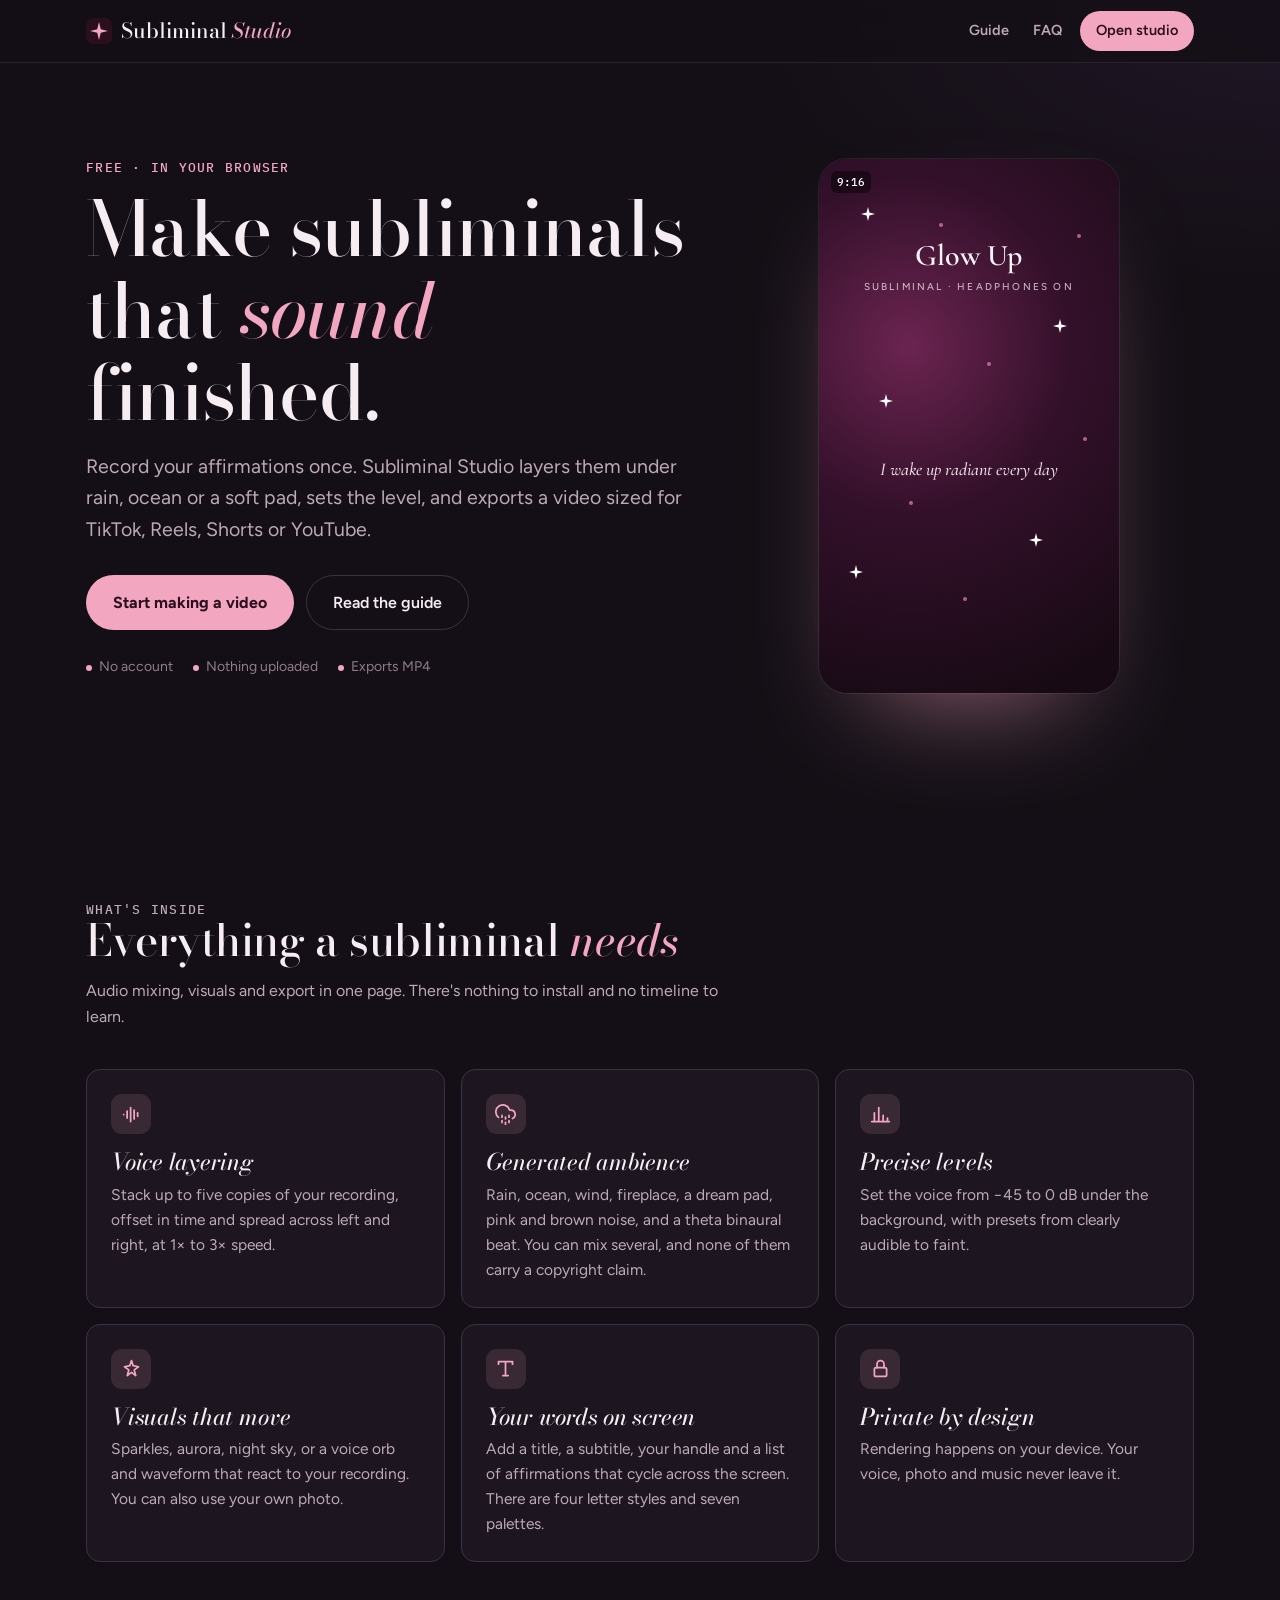
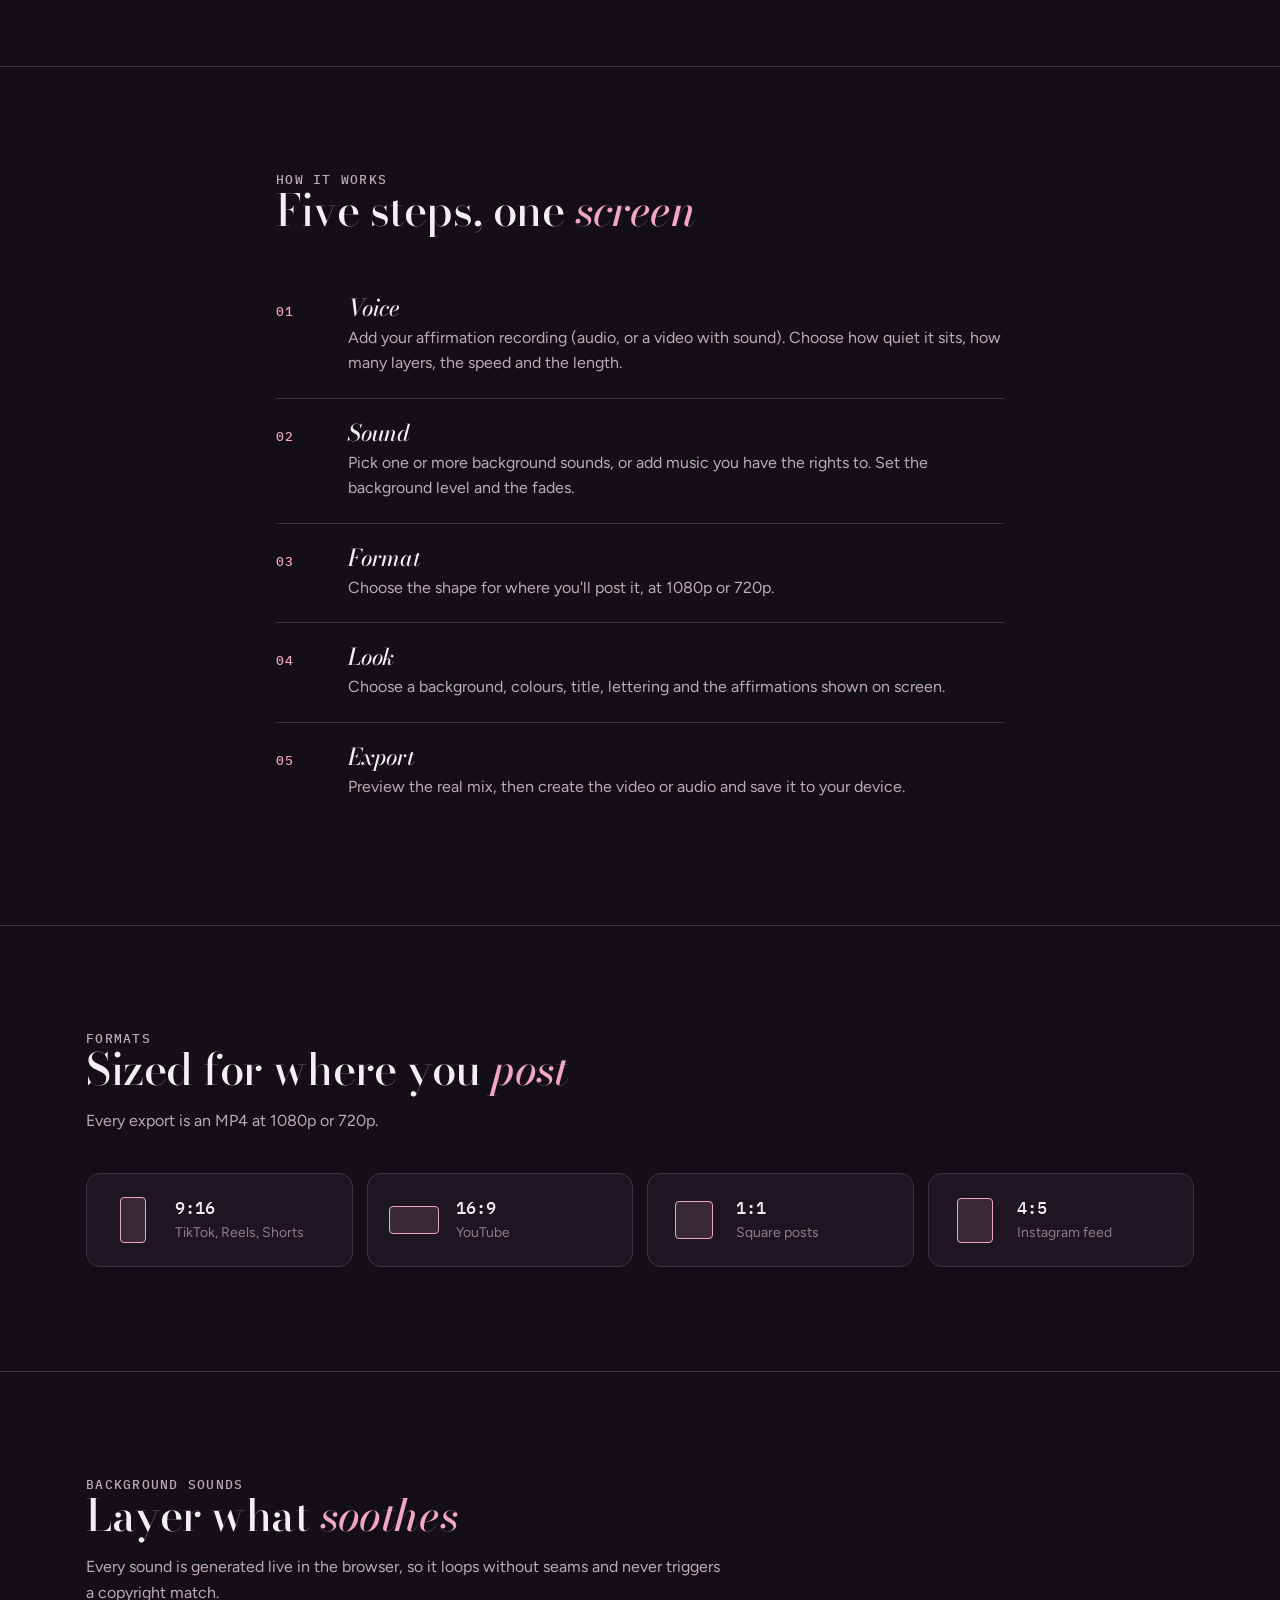
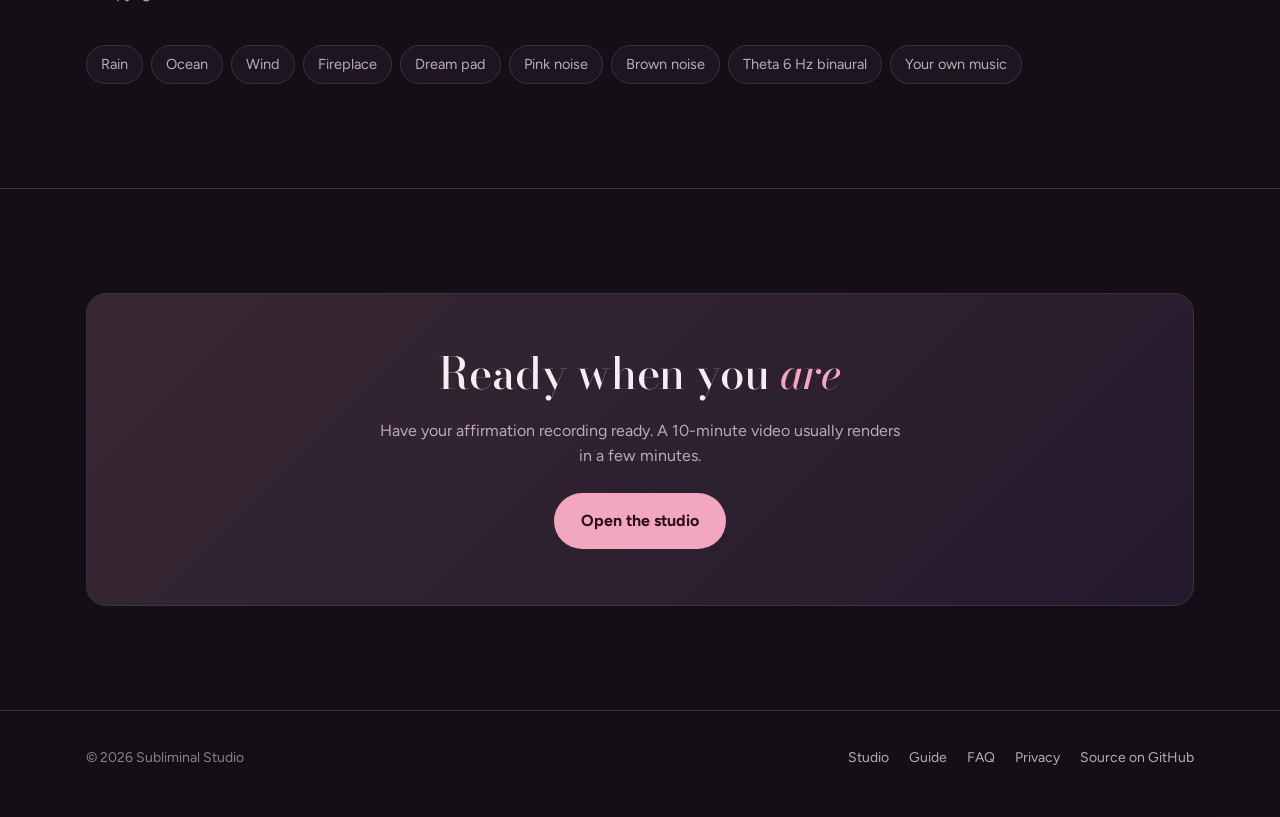
==== commit 957c5677: "Build out the full website around the studio Add a home page, guide, FAQ, privacy page and 404 page " ====
--- a/index.html
+++ b/index.html
@@ -3,1937 +3,175 @@
 <head>
 <meta charset="utf-8">
 <meta name="viewport" content="width=device-width,initial-scale=1,viewport-fit=cover">
-<title>Subliminal Studio</title>
+<title>Subliminal Studio — make subliminal videos in your browser</title>
+<meta name="description" content="Layer your affirmation recording under rain, ocean or a soft pad and export a finished subliminal video for TikTok, Reels, Shorts or YouTube. Free, and nothing is uploaded.">
+<meta property="og:title" content="Subliminal Studio">
+<meta property="og:description" content="Make subliminal videos in your browser. Free, and nothing is uploaded.">
+<meta name="theme-color" content="#140f16">
+<link rel="icon" href="assets/icon.svg" type="image/svg+xml">
 <link rel="preconnect" href="https://fonts.googleapis.com">
 <link rel="preconnect" href="https://fonts.gstatic.com" crossorigin>
-<link rel="stylesheet" href="https://fonts.googleapis.com/css2?family=Bodoni+Moda:ital,opsz,wght@0,6..96,400..700;1,6..96,400..700&family=Cormorant+Garamond:ital,wght@0,500;0,600;1,500;1,600&family=Figtree:wght@400;500;600;700&family=Great+Vibes&family=IBM+Plex+Mono:wght@400;500&family=Poppins:wght@500;600&display=swap">
-<style>[hidden]:not([hidden=until-found i]){display:none!important}img{max-width:100%}body{margin:0}</style>
-<style>
-/* Layout: a studio desk. The monitor sits left (sticky on wide screens), five numbered steps run down the right; on phones the monitor comes first and the steps follow. */
-:root {
-  --ink: #140f16;
-  --panel: #1d1620;
-  --raised: #2a2130;
-  --line: #3d3043;
-  --text: #f6edf2;
-  --muted: #bcaab5;
-  --faint: #8f7c88;
-  --accent: #f3a6c0;
-  --accent-ink: #2b0f1c;
-  --accent-soft: rgba(243, 166, 192, 0.13);
-  --warm: #f6c99a;
-  --danger: #ff9b8f;
-  --display: "Bodoni Moda", Didot, "Bodoni 72", Georgia, serif;
-  --body: "Figtree", system-ui, -apple-system, "Segoe UI", Roboto, sans-serif;
-  --mono: "IBM Plex Mono", ui-monospace, SFMono-Regular, Menlo, Consolas, monospace;
-  --r: 12px;
-  color-scheme: dark;
-}
-html { background: var(--ink); }
-body {
-  background:
-    radial-gradient(1200px 520px at 15% -10%, rgba(243, 166, 192, 0.10), transparent 60%),
-    radial-gradient(900px 480px at 100% 0%, rgba(183, 124, 255, 0.07), transparent 60%),
-    var(--ink);
-  color: var(--text);
-  font: 15px/1.5 var(--body);
-  -webkit-font-smoothing: antialiased;
-}
-* { box-sizing: border-box; }
-button, input, textarea, select { font: inherit; color: inherit; }
-.vh { position: absolute !important; width: 1px; height: 1px; overflow: hidden; clip: rect(0 0 0 0); clip-path: inset(50%); white-space: nowrap; margin: 0; padding: 0; border: 0; }
-
-.wrap {
-  max-width: 1240px; margin: 0 auto;
-  padding-left: max(16px, env(safe-area-inset-left, 0px));
-  padding-right: max(16px, env(safe-area-inset-right, 0px));
-  padding-block: 22px 56px;
-}
-.mast { display: grid; gap: 6px; margin-bottom: 22px; }
-.mast h1 {
-  font-family: var(--display); font-weight: 500; font-optical-sizing: auto;
-  font-size: clamp(36px, 7vw, 60px); line-height: 1; letter-spacing: -0.015em; margin: 0;
-  text-wrap: balance;
-}
-.mast h1 em { font-style: italic; color: var(--accent); }
-.mast p { margin: 0; color: var(--muted); max-width: 58ch; font-size: 15.5px; }
-
-.studio { display: grid; gap: 26px; }
-.monitor-col { display: grid; gap: 12px; justify-items: center; min-width: 0; }
-.monitor {
-  position: relative; background: #000; border-radius: 10px; overflow: hidden;
-  max-width: 100%;
-  box-shadow: 0 0 0 1px rgba(255,255,255,0.06), 0 40px 90px -50px rgba(243, 166, 192, 0.55);
-}
-.monitor canvas { display: block; width: 100%; height: 100%; }
-.ratio-tag {
-  position: absolute; top: 10px; left: 10px;
-  font: 500 11px/1 var(--mono); letter-spacing: 0.06em;
-  padding: 5px 7px; border-radius: 6px; background: rgba(0,0,0,0.45); color: #fff; backdrop-filter: blur(4px);
-}
-.transport { display: flex; align-items: center; gap: 12px; width: 100%; max-width: 640px; }
-.play {
-  flex: none; width: 46px; height: 46px; border-radius: 50%; border: 0; cursor: pointer;
-  background: var(--accent); color: var(--accent-ink); display: grid; place-items: center;
-}
-.play svg { width: 18px; height: 18px; }
-.play:focus-visible, .primary:focus-visible, .ghost:focus-visible, .tiny:focus-visible { outline: 2px solid var(--text); outline-offset: 3px; }
-.transport input { flex: 1; min-width: 0; }
-.tc { font: 500 13px var(--mono); color: var(--muted); font-variant-numeric: tabular-nums; white-space: nowrap; }
-.spec { margin: 0; font: 12.5px var(--mono); color: var(--faint); letter-spacing: 0.02em; text-align: center; }
-.monitor-hint { margin: 0; color: var(--faint); font-size: 13px; text-align: center; max-width: 46ch; }
-
-@media (min-width: 900px) {
-  .studio { grid-template-columns: minmax(0, 1fr) minmax(360px, 470px); gap: 44px; align-items: start; }
-  .monitor-col { position: sticky; top: calc(env(safe-area-inset-top, 0px) + 18px); }
-}
-
-/* steps */
-.steps { display: grid; min-width: 0; }
-.step { display: grid; gap: 18px; padding-block: 24px; border-top: 1px solid var(--line); min-width: 0; }
-.step:first-child { border-top: 0; padding-top: 4px; }
-.step-head { display: flex; align-items: baseline; gap: 12px; }
-.step-head .num { font: 500 12px var(--mono); color: var(--accent); letter-spacing: 0.08em; }
-.step-head h2 { margin: 0; font-family: var(--display); font-style: italic; font-weight: 500; font-size: 27px; line-height: 1.1; }
-.step-head p { margin: 0 0 0 auto; color: var(--faint); font-size: 13px; text-align: right; }
-
-.field { display: grid; gap: 9px; min-width: 0; }
-.field-head { display: flex; justify-content: space-between; align-items: baseline; gap: 12px; font-weight: 600; font-size: 14px; }
-.field-head output, .field-head .val { font: 500 13px var(--mono); color: var(--muted); font-variant-numeric: tabular-nums; font-weight: 500; }
-.help { margin: 0; color: var(--faint); font-size: 13px; line-height: 1.45; }
-.err { margin: 0; color: var(--danger); font-size: 13.5px; }
-.row2 { display: grid; grid-template-columns: repeat(2, minmax(0, 1fr)); gap: 18px; }
-
-/* range */
-input[type=range] { -webkit-appearance: none; appearance: none; width: 100%; height: 26px; background: transparent; margin: 0; cursor: pointer; }
-input[type=range]::-webkit-slider-runnable-track { height: 4px; border-radius: 4px; background: linear-gradient(to right, var(--accent) 0 var(--p, 50%), var(--line) var(--p, 50%) 100%); }
-input[type=range]::-webkit-slider-thumb { -webkit-appearance: none; width: 20px; height: 20px; margin-top: -8px; border-radius: 50%; background: var(--text); border: 4px solid var(--accent); }
-input[type=range]::-moz-range-track { height: 4px; border-radius: 4px; background: var(--line); }
-input[type=range]::-moz-range-progress { height: 4px; border-radius: 4px; background: var(--accent); }
-input[type=range]::-moz-range-thumb { width: 14px; height: 14px; border-radius: 50%; background: var(--text); border: 4px solid var(--accent); }
-input[type=range]:focus-visible { outline: 2px solid var(--accent); outline-offset: 4px; border-radius: 6px; }
-
-/* segmented + chips + cards share the hidden-radio pattern */
-.seg { display: inline-flex; flex-wrap: wrap; gap: 2px; padding: 3px; border: 1px solid var(--line); border-radius: 11px; background: var(--panel); max-width: 100%; justify-self: start; }
-.seg label { position: relative; cursor: pointer; }
-.seg span { display: block; padding: 7px 13px; border-radius: 8px; font-weight: 600; font-size: 14px; color: var(--muted); font-variant-numeric: tabular-nums; }
-.seg label:hover span { color: var(--text); }
-.seg input:checked + span { background: var(--accent); color: var(--accent-ink); }
-.seg input:focus-visible + span, .chip input:focus-visible + span, .card input:focus-visible + span, .swatch input:focus-visible + span { outline: 2px solid var(--text); outline-offset: 2px; }
-
-.chips { display: flex; flex-wrap: wrap; gap: 8px; }
-.chip { position: relative; cursor: pointer; }
-.chip span { display: inline-flex; align-items: center; gap: 7px; padding: 7px 13px; border: 1px solid var(--line); border-radius: 999px; font-size: 14px; font-weight: 500; color: var(--muted); background: var(--panel); }
-.chip span::before { content: ""; width: 7px; height: 7px; border-radius: 50%; border: 1.5px solid var(--faint); }
-.chip:hover span { color: var(--text); }
-.chip input:checked + span { border-color: var(--accent); color: var(--text); background: var(--accent-soft); }
-.chip input:checked + span::before { background: var(--accent); border-color: var(--accent); }
-
-.presets { display: flex; flex-wrap: wrap; gap: 6px; }
-.tiny { padding: 5px 10px; border-radius: 999px; border: 1px solid var(--line); background: transparent; font-size: 12.5px; font-weight: 600; color: var(--muted); cursor: pointer; }
-.tiny:hover { color: var(--text); border-color: var(--faint); }
-.tiny[aria-pressed="true"] { color: var(--accent); border-color: var(--accent); }
-
-.cards { display: grid; grid-template-columns: repeat(4, minmax(0, 1fr)); gap: 8px; }
-.card { position: relative; cursor: pointer; min-width: 0; }
-.card > span { display: grid; justify-items: center; align-content: start; gap: 7px; height: 100%; padding: 12px 6px 10px; border: 1px solid var(--line); border-radius: var(--r); background: var(--panel); text-align: center; }
-.card:hover > span { border-color: var(--faint); }
-.card input:checked + span { border-color: var(--accent); background: var(--accent-soft); }
-.shape { display: block; height: 40px; display: grid; place-items: center; }
-.shape i { display: block; border: 1.5px solid var(--muted); border-radius: 3px; }
-.card input:checked + span .shape i { border-color: var(--accent); background: rgba(243, 166, 192, 0.25); }
-.card b { font: 500 14px var(--mono); }
-.card small { font-size: 11.5px; color: var(--faint); line-height: 1.3; }
-.font-aa { font-size: 30px; line-height: 40px; height: 40px; }
-
-.swatches { display: flex; flex-wrap: wrap; gap: 10px; }
-.swatch { position: relative; cursor: pointer; }
-.swatch span { display: block; width: 36px; height: 36px; border-radius: 50%; box-shadow: inset 0 0 0 1px rgba(255,255,255,0.12); }
-.swatch input:checked + span { outline: 2px solid var(--accent); outline-offset: 3px; }
-
-/* inputs */
-.text, textarea.text {
-  width: 100%; padding: 10px 12px; border-radius: 10px; border: 1px solid var(--line); background: var(--panel);
-  font-size: 16px; line-height: 1.4;
-}
-textarea.text { resize: vertical; min-height: 92px; }
-.text:focus { outline: none; border-color: var(--accent); box-shadow: 0 0 0 3px var(--accent-soft); }
-
-.drop { display: block; position: relative; cursor: pointer; border: 1.5px dashed var(--line); border-radius: var(--r); background: var(--panel); padding: 16px; transition: border-color .15s, background .15s; }
-.drop:hover, .drop.over { border-color: var(--accent); background: var(--accent-soft); }
-.drop:focus-within { border-color: var(--accent); }
-.drop.busy { opacity: 0.7; pointer-events: none; }
-.drop-empty { display: flex; align-items: center; gap: 14px; }
-.drop-empty svg { flex: none; width: 40px; height: 40px; color: var(--accent); }
-.drop-empty strong { display: block; font-size: 15.5px; }
-.drop-empty small { display: block; color: var(--faint); font-size: 13px; }
-.drop-full { display: grid; gap: 10px; }
-.drop-full canvas { width: 100%; height: 40px; display: block; }
-.file-line { display: flex; justify-content: space-between; align-items: baseline; gap: 12px; min-width: 0; }
-.file-line strong { overflow: hidden; text-overflow: ellipsis; white-space: nowrap; min-width: 0; }
-.file-line .swap { color: var(--accent); font-weight: 600; font-size: 13.5px; flex: none; }
-.file-info { color: var(--faint); font-size: 13px; }
-.drop.slim { padding: 12px 14px; }
-.slim-row { display: flex; align-items: center; gap: 10px; min-width: 0; }
-.slim-row svg { flex: none; width: 20px; height: 20px; color: var(--accent); }
-.slim-row span { overflow: hidden; text-overflow: ellipsis; white-space: nowrap; min-width: 0; font-weight: 500; }
-.with-remove { display: flex; gap: 8px; align-items: stretch; }
-.with-remove .drop { flex: 1; min-width: 0; }
-
-.stepper { display: inline-flex; align-items: center; gap: 8px; justify-self: start; }
-.stepper button { width: 38px; height: 38px; border-radius: 10px; border: 1px solid var(--line); background: var(--panel); font-size: 18px; cursor: pointer; }
-.stepper button:hover { border-color: var(--faint); }
-.stepper input { width: 76px; text-align: center; font-family: var(--mono); }
-.stepper .unit { color: var(--muted); font-size: 14px; }
-.check { display: flex; align-items: center; gap: 10px; font-size: 14px; cursor: pointer; }
-.check input { width: 18px; height: 18px; accent-color: var(--accent); }
-
-/* export */
-.export { background: var(--panel); border: 1px solid var(--line); border-radius: 16px; padding: 20px; margin-top: 4px; }
-.export .step-head { margin-bottom: 2px; }
-.sum { display: grid; grid-template-columns: repeat(3, minmax(0, 1fr)); gap: 12px; margin: 0; }
-.sum div { display: grid; gap: 2px; min-width: 0; }
-.sum dt { font-size: 11px; letter-spacing: 0.1em; text-transform: uppercase; color: var(--faint); }
-.sum dd { margin: 0; font: 500 14px var(--mono); font-variant-numeric: tabular-nums; overflow-wrap: anywhere; }
-.actions { display: flex; flex-wrap: wrap; gap: 10px; align-items: center; }
-.primary { border: 0; border-radius: 999px; padding: 13px 24px; background: var(--accent); color: var(--accent-ink); font-weight: 700; font-size: 16px; cursor: pointer; }
-.primary:hover { filter: brightness(1.06); }
-.ghost { border: 1px solid var(--line); border-radius: 999px; padding: 12px 20px; background: transparent; font-weight: 600; font-size: 15px; cursor: pointer; }
-.ghost:hover { border-color: var(--faint); }
-button:disabled { opacity: 0.45; cursor: not-allowed; }
-.progress { display: grid; gap: 8px; }
-.bar { height: 8px; border-radius: 8px; background: var(--raised); overflow: hidden; }
-.bar i { display: block; height: 100%; width: 0; background: linear-gradient(90deg, var(--accent), var(--warm)); border-radius: 8px; transition: width .2s linear; }
-.prog-line { display: flex; justify-content: space-between; gap: 12px; font-size: 13px; color: var(--muted); }
-.prog-line b { font: 500 13px var(--mono); color: var(--text); }
-.msg { margin: 0; font-size: 14px; color: var(--muted); }
-.msg.err { color: var(--danger); }
-.warn { margin: 0; font-size: 13px; color: var(--warm); }
-.result { display: grid; gap: 12px; border-top: 1px solid var(--line); padding-top: 16px; }
-.result h3 { margin: 0; font-family: var(--display); font-style: italic; font-weight: 500; font-size: 22px; }
-.result video { display: block; width: auto; max-width: 100%; max-height: 62vh; border-radius: 10px; background: #000; justify-self: center; }
-.result audio { width: 100%; }
-.result-meta { margin: 0; font: 12.5px var(--mono); color: var(--muted); overflow-wrap: anywhere; }
-
-@media (max-width: 420px) {
-  .cards { gap: 6px; }
-  .card small { font-size: 10.5px; }
-  .row2 { grid-template-columns: 1fr; }
-  .sum { grid-template-columns: repeat(2, minmax(0, 1fr)); }
-  .step-head p { display: none; }
-}
-@media (prefers-reduced-motion: reduce) {
-  *, *::before, *::after { transition: none !important; scroll-behavior: auto !important; }
-}
-</style>
+<link rel="stylesheet" href="https://fonts.googleapis.com/css2?family=Bodoni+Moda:ital,opsz,wght@0,6..96,400..700;1,6..96,400..700&family=Cormorant+Garamond:ital,wght@0,500;0,600;1,500;1,600&family=Figtree:wght@400;500;600;700&family=IBM+Plex+Mono:wght@400;500&display=swap">
+<link rel="stylesheet" href="assets/site.css">
 </head>
 <body>
-<div class="wrap">
-  <header class="mast">
-    <h1>Subliminal <em>Studio</em></h1>
-    <p>Drop in your affirmation recording, tuck it under rain, waves or a soft pad, and export a finished video in the shape each platform wants.</p>
-  </header>
+<header class="topbar">
+  <div class="wrap">
+    <a class="brand" href="./"><img src="assets/icon.svg" alt=""><span>Subliminal <em>Studio</em></span></a>
+    <nav class="nav" aria-label="Main">
+      <a href="guide.html">Guide</a>
+      <a href="faq.html">FAQ</a>
+      <a class="cta" href="studio.html">Open studio</a>
+    </nav>
+  </div>
+</header>
 
-  <main class="studio">
-    <div class="monitor-col">
-      <div class="monitor" id="monitor">
-        <canvas id="preview" aria-label="Live preview of the video"></canvas>
-        <span class="ratio-tag" id="ratioTag">9:16</span>
+<main>
+  <div class="wrap">
+    <section class="hero">
+      <div>
+        <p class="eyebrow">Free · in your browser</p>
+        <h1>Make subliminals that <em>sound</em> finished.</h1>
+        <p class="lede">Record your affirmations once. Subliminal Studio layers them under rain, ocean or a soft pad, sets the level, and exports a video sized for TikTok, Reels, Shorts or YouTube.</p>
+        <div class="btn-row">
+          <a class="btn btn-primary" href="studio.html">Start making a video</a>
+          <a class="btn btn-ghost" href="guide.html">Read the guide</a>
+        </div>
+        <ul class="hero-meta">
+          <li>No account</li>
+          <li>Nothing uploaded</li>
+          <li>Exports MP4</li>
+        </ul>
       </div>
-      <div class="transport">
-        <button class="play" id="playBtn" type="button" aria-label="Play preview">
-          <svg class="i-play" viewBox="0 0 24 24" fill="currentColor" aria-hidden="true"><path d="M7 4.5v15a1 1 0 0 0 1.5.86l12.5-7.5a1 1 0 0 0 0-1.72L8.5 3.64A1 1 0 0 0 7 4.5z"/></svg>
-          <svg class="i-pause" viewBox="0 0 24 24" fill="currentColor" aria-hidden="true" hidden><rect x="5.5" y="4" width="4.5" height="16" rx="1"/><rect x="14" y="4" width="4.5" height="16" rx="1"/></svg>
-        </button>
-        <input type="range" id="seek" min="0" max="60" step="0.1" value="0" aria-label="Preview position">
-        <span class="tc" id="tc">0:00 / 0:00</span>
+      <div class="phone" aria-hidden="true">
+        <span class="tag">9:16</span>
+        <div class="ttl"><b>Glow Up</b><small>Subliminal · headphones on</small></div>
+        <div class="aff">I wake up radiant every day</div>
+        <svg class="spark" style="left:14%;top:9%" viewBox="0 0 24 24"><path fill="currentColor" d="M12 0l2.4 9.6L24 12l-9.6 2.4L12 24l-2.4-9.6L0 12l9.6-2.4z"/></svg>
+        <svg class="spark" style="left:78%;top:30%;animation-delay:-1.1s" viewBox="0 0 24 24"><path fill="currentColor" d="M12 0l2.4 9.6L24 12l-9.6 2.4L12 24l-2.4-9.6L0 12l9.6-2.4z"/></svg>
+        <svg class="spark" style="left:20%;top:44%;animation-delay:-2s" viewBox="0 0 24 24"><path fill="currentColor" d="M12 0l2.4 9.6L24 12l-9.6 2.4L12 24l-2.4-9.6L0 12l9.6-2.4z"/></svg>
+        <svg class="spark" style="left:70%;top:70%;animation-delay:-0.5s" viewBox="0 0 24 24"><path fill="currentColor" d="M12 0l2.4 9.6L24 12l-9.6 2.4L12 24l-2.4-9.6L0 12l9.6-2.4z"/></svg>
+        <svg class="spark" style="left:10%;top:76%;animation-delay:-2.6s" viewBox="0 0 24 24"><path fill="currentColor" d="M12 0l2.4 9.6L24 12l-9.6 2.4L12 24l-2.4-9.6L0 12l9.6-2.4z"/></svg>
+        <i class="dot" style="left:40%;top:12%"></i><i class="dot" style="left:86%;top:14%;animation-delay:-1s"></i>
+        <i class="dot" style="left:56%;top:38%;animation-delay:-2s"></i><i class="dot" style="left:30%;top:64%;animation-delay:-3s"></i>
+        <i class="dot" style="left:88%;top:52%;animation-delay:-1.5s"></i><i class="dot" style="left:48%;top:82%;animation-delay:-0.7s"></i>
+        <div class="bars">
+          <i style="animation-delay:-.1s"></i><i style="animation-delay:-.5s"></i><i style="animation-delay:-.9s"></i><i style="animation-delay:-.3s"></i><i style="animation-delay:-1.2s"></i><i style="animation-delay:-.7s"></i><i style="animation-delay:-.2s"></i><i style="animation-delay:-1s"></i><i style="animation-delay:-.4s"></i>
+        </div>
       </div>
-      <p class="spec" id="spec"></p>
-      <p class="monitor-hint">The preview plays the real mix. Use headphones to judge how quiet the voice is.</p>
+    </section>
+  </div>
+
+  <section class="band" id="features">
+    <div class="wrap">
+      <div class="section-head">
+        <p class="eyebrow">What's inside</p>
+        <h2>Everything a subliminal <em>needs</em></h2>
+        <p>Audio mixing, visuals and export in one page. There's nothing to install and no timeline to learn.</p>
+      </div>
+      <div class="grid3">
+        <div class="card">
+          <div class="ic"><svg viewBox="0 0 24 24" fill="none" stroke="currentColor" stroke-width="2" stroke-linecap="round"><path d="M3 12h0M7 8v8M11 4v16M15 7v10M19 10v4"/></svg></div>
+          <h3>Voice layering</h3>
+          <p>Stack up to five copies of your recording, offset in time and spread across left and right, at 1× to 3× speed.</p>
+        </div>
+        <div class="card">
+          <div class="ic"><svg viewBox="0 0 24 24" fill="none" stroke="currentColor" stroke-width="2" stroke-linecap="round" stroke-linejoin="round"><path d="M20 16.6A5 5 0 0 0 18 7h-1.3A8 8 0 1 0 4 15.3"/><path d="M8 19v2M8 13v2M16 19v2M16 13v2M12 21v2M12 15v2"/></svg></div>
+          <h3>Generated ambience</h3>
+          <p>Rain, ocean, wind, fireplace, a dream pad, pink and brown noise, and a theta binaural beat. You can mix several, and none of them carry a copyright claim.</p>
+        </div>
+        <div class="card">
+          <div class="ic"><svg viewBox="0 0 24 24" fill="none" stroke="currentColor" stroke-width="2" stroke-linecap="round" stroke-linejoin="round"><path d="M2 20h20M5 20V10M10 20V4M15 20v-7M20 20v-4"/></svg></div>
+          <h3>Precise levels</h3>
+          <p>Set the voice from −45 to 0 dB under the background, with presets from clearly audible to faint.</p>
+        </div>
+        <div class="card">
+          <div class="ic"><svg viewBox="0 0 24 24" fill="none" stroke="currentColor" stroke-width="2" stroke-linecap="round" stroke-linejoin="round"><path d="m12 3 1.9 5.8L20 10l-4.9 3.6L16.8 20 12 16.4 7.2 20l1.7-6.4L4 10l6.1-1.2z"/></svg></div>
+          <h3>Visuals that move</h3>
+          <p>Sparkles, aurora, night sky, or a voice orb and waveform that react to your recording. You can also use your own photo.</p>
+        </div>
+        <div class="card">
+          <div class="ic"><svg viewBox="0 0 24 24" fill="none" stroke="currentColor" stroke-width="2" stroke-linecap="round" stroke-linejoin="round"><path d="M4 7V4h16v3M9 20h6M12 4v16"/></svg></div>
+          <h3>Your words on screen</h3>
+          <p>Add a title, a subtitle, your handle and a list of affirmations that cycle across the screen. There are four letter styles and seven palettes.</p>
+        </div>
+        <div class="card">
+          <div class="ic"><svg viewBox="0 0 24 24" fill="none" stroke="currentColor" stroke-width="2" stroke-linecap="round" stroke-linejoin="round"><rect x="5" y="11" width="14" height="10" rx="2"/><path d="M8 11V7a4 4 0 0 1 8 0v4"/></svg></div>
+          <h3>Private by design</h3>
+          <p>Rendering happens on your device. Your voice, photo and music never leave it.</p>
+        </div>
+      </div>
     </div>
+  </section>
 
-    <div class="steps">
-      <!-- 01 VOICE -->
-      <section class="step" aria-labelledby="h-voice">
-        <div class="step-head"><span class="num">01</span><h2 id="h-voice">Voice</h2><p>your affirmations</p></div>
+  <section class="band" id="how">
+    <div class="wrap narrow">
+      <div class="section-head">
+        <p class="eyebrow">How it works</p>
+        <h2>Five steps, one <em>screen</em></h2>
+      </div>
+      <ol class="steps">
+        <li><h3>Voice</h3><p>Add your affirmation recording (audio, or a video with sound). Choose how quiet it sits, how many layers, the speed and the length.</p></li>
+        <li><h3>Sound</h3><p>Pick one or more background sounds, or add music you have the rights to. Set the background level and the fades.</p></li>
+        <li><h3>Format</h3><p>Choose the shape for where you'll post it, at 1080p or 720p.</p></li>
+        <li><h3>Look</h3><p>Choose a background, colours, title, lettering and the affirmations shown on screen.</p></li>
+        <li><h3>Export</h3><p>Preview the real mix, then create the video or audio and save it to your device.</p></li>
+      </ol>
+    </div>
+  </section>
 
-        <label class="drop" id="voiceDrop">
-          <input class="vh" type="file" id="voiceFile" accept="audio/*,video/*,.mp3,.m4a,.wav,.aac,.ogg,.opus,.flac,.webm,.mp4,.mov">
-          <span class="drop-empty" id="voiceEmpty">
-            <svg viewBox="0 0 40 40" fill="none" stroke="currentColor" stroke-width="2" stroke-linecap="round" aria-hidden="true"><path d="M6 20v0M11 15v10M16 9v22M21 13v14M26 6v28M31 14v12M36 19v2"/></svg>
-            <span><strong>Choose your voice recording</strong><small>MP3, M4A, WAV, or a video with sound. Drag a file here on a computer.</small></span>
-          </span>
-          <span class="drop-full" id="voiceFull" hidden>
-            <canvas id="voiceWave" aria-hidden="true"></canvas>
-            <span class="file-line"><strong id="voiceName"></strong><span class="swap">Replace</span></span>
-            <span class="file-info" id="voiceInfo"></span>
-          </span>
-        </label>
-        <p class="err" id="voiceErr" hidden></p>
-        <p class="vh" id="voiceStatus" role="status"></p>
+  <section class="band" id="formats">
+    <div class="wrap">
+      <div class="section-head">
+        <p class="eyebrow">Formats</p>
+        <h2>Sized for where you <em>post</em></h2>
+        <p>Every export is an MP4 at 1080p or 720p.</p>
+      </div>
+      <div class="formats">
+        <div class="fmt"><span class="shape"><i style="width:26px;height:46px"></i></span><div><b>9:16</b><span>TikTok, Reels, Shorts</span></div></div>
+        <div class="fmt"><span class="shape"><i style="width:50px;height:28px"></i></span><div><b>16:9</b><span>YouTube</span></div></div>
+        <div class="fmt"><span class="shape"><i style="width:38px;height:38px"></i></span><div><b>1:1</b><span>Square posts</span></div></div>
+        <div class="fmt"><span class="shape"><i style="width:36px;height:45px"></i></span><div><b>4:5</b><span>Instagram feed</span></div></div>
+      </div>
+    </div>
+  </section>
 
-        <div class="field">
-          <div class="field-head"><label for="voiceDb">Voice level</label><output data-out="voiceDb" for="voiceDb"></output></div>
-          <input type="range" id="voiceDb" data-k="voiceDb" min="-45" max="0" step="1">
-          <div class="presets" role="group" aria-label="Voice level presets">
-            <button type="button" class="tiny" data-preset="-6">Audible −6</button>
-            <button type="button" class="tiny" data-preset="-18">Soft −18</button>
-            <button type="button" class="tiny" data-preset="-28">Subliminal −28</button>
-            <button type="button" class="tiny" data-preset="-38">Faint −38</button>
-          </div>
-          <p class="help">How far the voice sits under the background. Most subliminals sit between −25 and −35 dB.</p>
-        </div>
+  <section class="band" id="sounds">
+    <div class="wrap">
+      <div class="section-head">
+        <p class="eyebrow">Background sounds</p>
+        <h2>Layer what <em>soothes</em></h2>
+        <p>Every sound is generated live in the browser, so it loops without seams and never triggers a copyright match.</p>
+      </div>
+      <ul class="taglist">
+        <li>Rain</li><li>Ocean</li><li>Wind</li><li>Fireplace</li><li>Dream pad</li><li>Pink noise</li><li>Brown noise</li><li>Theta 6 Hz binaural</li><li>Your own music</li>
+      </ul>
+    </div>
+  </section>
 
-        <div class="field">
-          <div class="field-head"><span id="lbl-layers">Voice layers</span></div>
-          <div class="seg" role="radiogroup" aria-labelledby="lbl-layers">
-            <label><input class="vh" type="radio" name="layers" value="1" data-k="layers"><span>1</span></label>
-            <label><input class="vh" type="radio" name="layers" value="2" data-k="layers"><span>2</span></label>
-            <label><input class="vh" type="radio" name="layers" value="3" data-k="layers"><span>3</span></label>
-            <label><input class="vh" type="radio" name="layers" value="4" data-k="layers"><span>4</span></label>
-            <label><input class="vh" type="radio" name="layers" value="5" data-k="layers"><span>5</span></label>
-          </div>
-          <p class="help">Extra copies start at different points in the recording and spread across left and right.</p>
-        </div>
+  <section class="band">
+    <div class="wrap">
+      <div class="callout">
+        <h2>Ready when you <em>are</em></h2>
+        <p>Have your affirmation recording ready. A 10-minute video usually renders in a few minutes.</p>
+        <a class="btn btn-primary" href="studio.html">Open the studio</a>
+      </div>
+    </div>
+  </section>
+</main>
 
-        <div class="row2">
-          <div class="field">
-            <div class="field-head"><span id="lbl-speed">Speed</span></div>
-            <div class="seg" role="radiogroup" aria-labelledby="lbl-speed">
-              <label><input class="vh" type="radio" name="speed" value="1" data-k="speed"><span>1×</span></label>
-              <label><input class="vh" type="radio" name="speed" value="1.5" data-k="speed"><span>1.5×</span></label>
-              <label><input class="vh" type="radio" name="speed" value="2" data-k="speed"><span>2×</span></label>
-              <label><input class="vh" type="radio" name="speed" value="3" data-k="speed"><span>3×</span></label>
-            </div>
-          </div>
-          <div class="field">
-            <div class="field-head"><label for="gap">Pause between repeats</label><output data-out="gap" for="gap"></output></div>
-            <input type="range" id="gap" data-k="gap" min="0" max="5" step="0.5">
-          </div>
-        </div>
-
-        <div class="field">
-          <div class="field-head"><span id="lbl-len">Video length</span><span class="val" id="lenOut"></span></div>
-          <div class="seg" role="radiogroup" aria-labelledby="lbl-len">
-            <label><input class="vh" type="radio" name="lengthMode" value="repeat" data-k="lengthMode"><span>Repeat the voice</span></label>
-            <label><input class="vh" type="radio" name="lengthMode" value="minutes" data-k="lengthMode"><span>Set minutes</span></label>
-          </div>
-          <div class="stepper" id="repeatBox">
-            <button type="button" data-step="-1" aria-label="One fewer repeat">−</button>
-            <input class="text" type="number" id="repeats" data-k="repeats" min="1" max="200" step="1" inputmode="numeric" aria-label="Number of repeats">
-            <button type="button" data-step="1" aria-label="One more repeat">+</button>
-            <span class="unit">times</span>
-          </div>
-          <div class="stepper" id="minutesBox" hidden>
-            <input class="text" type="number" id="minutes" data-k="minutes" min="0.5" max="180" step="0.5" inputmode="decimal" aria-label="Length in minutes">
-            <span class="unit">minutes, voice loops to fill</span>
-          </div>
-          <p class="help" id="cycleNote"></p>
-        </div>
-      </section>
-
-      <!-- 02 SOUND -->
-      <section class="step" aria-labelledby="h-sound">
-        <div class="step-head"><span class="num">02</span><h2 id="h-sound">Sound</h2><p>what the listener hears</p></div>
-        <div class="field">
-          <div class="field-head"><span id="lbl-amb">Background sounds</span></div>
-          <div class="chips" role="group" aria-labelledby="lbl-amb">
-            <label class="chip"><input class="vh" type="checkbox" data-k="ambients" data-multi value="rain"><span>Rain</span></label>
-            <label class="chip"><input class="vh" type="checkbox" data-k="ambients" data-multi value="ocean"><span>Ocean</span></label>
-            <label class="chip"><input class="vh" type="checkbox" data-k="ambients" data-multi value="wind"><span>Wind</span></label>
-            <label class="chip"><input class="vh" type="checkbox" data-k="ambients" data-multi value="fire"><span>Fireplace</span></label>
-            <label class="chip"><input class="vh" type="checkbox" data-k="ambients" data-multi value="pad"><span>Dream pad</span></label>
-            <label class="chip"><input class="vh" type="checkbox" data-k="ambients" data-multi value="pink"><span>Pink noise</span></label>
-            <label class="chip"><input class="vh" type="checkbox" data-k="ambients" data-multi value="brown"><span>Brown noise</span></label>
-            <label class="chip"><input class="vh" type="checkbox" data-k="ambients" data-multi value="theta"><span>Theta 6 Hz</span></label>
-          </div>
-          <p class="help">Pick one or layer a few. Theta 6 Hz is a binaural beat, so it only works on headphones.</p>
-        </div>
-        <div class="field">
-          <div class="field-head"><label for="ambientDb">Background level</label><output data-out="ambientDb" for="ambientDb"></output></div>
-          <input type="range" id="ambientDb" data-k="ambientDb" min="-30" max="6" step="1">
-        </div>
-        <div class="field">
-          <div class="with-remove">
-            <label class="drop slim" id="musicDrop">
-              <input class="vh" type="file" id="musicFile" accept="audio/*,video/*,.mp3,.m4a,.wav,.aac,.ogg,.flac">
-              <span class="slim-row">
-                <svg viewBox="0 0 24 24" fill="none" stroke="currentColor" stroke-width="2" stroke-linecap="round" stroke-linejoin="round" aria-hidden="true"><path d="M9 18V5l12-2v13"/><circle cx="6" cy="18" r="3"/><circle cx="18" cy="16" r="3"/></svg>
-                <span id="musicName">Add your own music (optional)</span>
-              </span>
-            </label>
-            <button type="button" class="ghost" id="musicRemove" hidden>Remove</button>
-          </div>
-          <p class="err" id="musicErr" hidden></p>
-          <p class="help">Only use music you have the rights to. Many platforms mute videos with copyrighted tracks.</p>
-        </div>
-        <div class="field" id="musicLevel" hidden>
-          <div class="field-head"><label for="musicDb">Music level</label><output data-out="musicDb" for="musicDb"></output></div>
-          <input type="range" id="musicDb" data-k="musicDb" min="-30" max="0" step="1">
-        </div>
-        <div class="field">
-          <div class="field-head"><label for="fade">Fade in and out</label><output data-out="fade" for="fade"></output></div>
-          <input type="range" id="fade" data-k="fade" min="0" max="10" step="1">
-        </div>
-      </section>
-
-      <!-- 03 FORMAT -->
-      <section class="step" aria-labelledby="h-format">
-        <div class="step-head"><span class="num">03</span><h2 id="h-format">Format</h2><p>where it will be posted</p></div>
-        <div class="field">
-          <div class="field-head"><span id="lbl-ratio">Aspect ratio</span></div>
-          <div class="cards" role="radiogroup" aria-labelledby="lbl-ratio">
-            <label class="card"><input class="vh" type="radio" name="ratio" value="9:16" data-k="ratio"><span><span class="shape"><i style="width:22px;height:39px"></i></span><b>9:16</b><small>Reels, Shorts, TikTok</small></span></label>
-            <label class="card"><input class="vh" type="radio" name="ratio" value="16:9" data-k="ratio"><span><span class="shape"><i style="width:44px;height:25px"></i></span><b>16:9</b><small>YouTube</small></span></label>
-            <label class="card"><input class="vh" type="radio" name="ratio" value="1:1" data-k="ratio"><span><span class="shape"><i style="width:32px;height:32px"></i></span><b>1:1</b><small>Square post</small></span></label>
-            <label class="card"><input class="vh" type="radio" name="ratio" value="4:5" data-k="ratio"><span><span class="shape"><i style="width:30px;height:38px"></i></span><b>4:5</b><small>Instagram feed</small></span></label>
-          </div>
-        </div>
-        <div class="field">
-          <div class="field-head"><span id="lbl-q">Quality</span></div>
-          <div class="seg" role="radiogroup" aria-labelledby="lbl-q">
-            <label><input class="vh" type="radio" name="quality" value="1080" data-k="quality"><span>1080p</span></label>
-            <label><input class="vh" type="radio" name="quality" value="720" data-k="quality"><span>720p</span></label>
-          </div>
-          <p class="help">720p renders faster and makes smaller files. Choose it for long videos on a phone.</p>
-        </div>
-      </section>
-
-      <!-- 04 LOOK -->
-      <section class="step" aria-labelledby="h-look">
-        <div class="step-head"><span class="num">04</span><h2 id="h-look">Look</h2><p>what the viewer sees</p></div>
-        <div class="field">
-          <div class="field-head"><span id="lbl-bg">Background</span></div>
-          <div class="chips" role="radiogroup" aria-labelledby="lbl-bg">
-            <label class="chip"><input class="vh" type="radio" name="bg" value="sparkle" data-k="bg"><span>Sparkles</span></label>
-            <label class="chip"><input class="vh" type="radio" name="bg" value="aurora" data-k="bg"><span>Aurora</span></label>
-            <label class="chip"><input class="vh" type="radio" name="bg" value="night" data-k="bg"><span>Night sky</span></label>
-            <label class="chip"><input class="vh" type="radio" name="bg" value="orb" data-k="bg"><span>Voice orb</span></label>
-            <label class="chip"><input class="vh" type="radio" name="bg" value="wave" data-k="bg"><span>Waveform</span></label>
-            <label class="chip"><input class="vh" type="radio" name="bg" value="photo" data-k="bg"><span>Your photo</span></label>
-          </div>
-          <p class="help">Voice orb and Waveform move with your recording.</p>
-        </div>
-        <div class="field" id="photoPanel" hidden>
-          <label class="drop slim" id="photoDrop">
-            <input class="vh" type="file" id="photoFile" accept="image/*">
-            <span class="slim-row">
-              <svg viewBox="0 0 24 24" fill="none" stroke="currentColor" stroke-width="2" stroke-linecap="round" stroke-linejoin="round" aria-hidden="true"><rect x="3" y="3" width="18" height="18" rx="3"/><circle cx="9" cy="9" r="2"/><path d="m21 15-5-5L5 21"/></svg>
-              <span id="photoName">Choose a photo</span>
-            </span>
-          </label>
-          <p class="err" id="photoErr" hidden></p>
-          <div class="field-head"><label for="photoDim">Darken photo</label><output data-out="photoDim" for="photoDim"></output></div>
-          <input type="range" id="photoDim" data-k="photoDim" min="0" max="0.8" step="0.05">
-          <label class="check"><input type="checkbox" data-k="photoSparkle"> Sparkles over the photo</label>
-        </div>
-        <div class="field">
-          <div class="field-head"><span id="lbl-pal">Colours</span><output data-out="palette"></output></div>
-          <div class="swatches" role="radiogroup" aria-labelledby="lbl-pal">
-            <label class="swatch"><input class="vh" type="radio" name="palette" value="rose" data-k="palette"><span style="background:linear-gradient(135deg,#3a1029,#ff6fa8)"></span><b class="vh">Rose</b></label>
-            <label class="swatch"><input class="vh" type="radio" name="palette" value="lavender" data-k="palette"><span style="background:linear-gradient(135deg,#2b1d52,#a98bff)"></span><b class="vh">Lavender</b></label>
-            <label class="swatch"><input class="vh" type="radio" name="palette" value="gold" data-k="palette"><span style="background:linear-gradient(135deg,#3d2408,#ffc65c)"></span><b class="vh">Gold</b></label>
-            <label class="swatch"><input class="vh" type="radio" name="palette" value="ocean" data-k="palette"><span style="background:linear-gradient(135deg,#0b3346,#3ec7ff)"></span><b class="vh">Ocean</b></label>
-            <label class="swatch"><input class="vh" type="radio" name="palette" value="midnight" data-k="palette"><span style="background:linear-gradient(135deg,#121a3d,#7c8cff)"></span><b class="vh">Midnight</b></label>
-            <label class="swatch"><input class="vh" type="radio" name="palette" value="sage" data-k="palette"><span style="background:linear-gradient(135deg,#1a3324,#86e8a5)"></span><b class="vh">Sage</b></label>
-            <label class="swatch"><input class="vh" type="radio" name="palette" value="blush" data-k="palette"><span style="background:linear-gradient(135deg,#fff4f8,#ff6f9f)"></span><b class="vh">Blush</b></label>
-          </div>
-        </div>
-        <div class="field">
-          <label class="field-head" for="title">Title</label>
-          <input class="text" type="text" id="title" data-k="title" maxlength="80" autocomplete="off">
-        </div>
-        <div class="field">
-          <label class="field-head" for="subtitle">Small line under the title</label>
-          <input class="text" type="text" id="subtitle" data-k="subtitle" maxlength="80" autocomplete="off">
-        </div>
-        <div class="field">
-          <div class="field-head"><span id="lbl-font">Lettering</span></div>
-          <div class="cards" role="radiogroup" aria-labelledby="lbl-font">
-            <label class="card"><input class="vh" type="radio" name="font" value="serif" data-k="font"><span><span class="font-aa" style="font-family:'Cormorant Garamond',Georgia,serif;font-weight:600">Aa</span><small>Elegant</small></span></label>
-            <label class="card"><input class="vh" type="radio" name="font" value="didone" data-k="font"><span><span class="font-aa" style="font-family:'Bodoni Moda',Didot,Georgia,serif;font-style:italic">Aa</span><small>Editorial</small></span></label>
-            <label class="card"><input class="vh" type="radio" name="font" value="sans" data-k="font"><span><span class="font-aa" style="font-family:Poppins,Arial,sans-serif;font-weight:600;font-size:26px">Aa</span><small>Clean</small></span></label>
-            <label class="card"><input class="vh" type="radio" name="font" value="script" data-k="font"><span><span class="font-aa" style="font-family:'Great Vibes',cursive;font-size:34px">Aa</span><small>Script</small></span></label>
-          </div>
-        </div>
-        <div class="field">
-          <div class="field-head"><span id="lbl-pos">Title position</span></div>
-          <div class="seg" role="radiogroup" aria-labelledby="lbl-pos">
-            <label><input class="vh" type="radio" name="titlePos" value="top" data-k="titlePos"><span>Top</span></label>
-            <label><input class="vh" type="radio" name="titlePos" value="center" data-k="titlePos"><span>Middle</span></label>
-            <label><input class="vh" type="radio" name="titlePos" value="bottom" data-k="titlePos"><span>Bottom</span></label>
-          </div>
-        </div>
-        <div class="field">
-          <div class="field-head"><label for="affirm">Affirmations on screen</label><span class="val">one per line</span></div>
-          <textarea class="text" id="affirm" data-k="affirm" rows="4" placeholder="Leave empty for no on-screen text"></textarea>
-          <div class="field-head"><label for="affSec">Time on screen</label><output data-out="affSec" for="affSec"></output></div>
-          <input type="range" id="affSec" data-k="affSec" min="3" max="15" step="1">
-          <p class="help">These lines cycle in the middle of the frame. They're examples; replace them with your own or clear the box.</p>
-        </div>
-        <div class="field">
-          <label class="field-head" for="handle">Your handle (optional)</label>
-          <input class="text" type="text" id="handle" data-k="handle" maxlength="40" placeholder="@yourname" autocomplete="off">
-        </div>
-      </section>
-
-      <!-- 05 EXPORT -->
-      <section class="step export" aria-labelledby="h-export">
-        <div class="step-head"><span class="num">05</span><h2 id="h-export">Export</h2></div>
-        <dl class="sum">
-          <div><dt>Size</dt><dd id="sumSize"></dd></div>
-          <div><dt>Length</dt><dd id="sumLen"></dd></div>
-          <div><dt>File</dt><dd id="sumFile"></dd></div>
-        </dl>
-        <p class="warn" id="longWarn" hidden>This is a long video. On a phone, choose 720p and keep the screen on while it renders.</p>
-        <div class="actions">
-          <button type="button" class="primary" id="makeVideo">Create video</button>
-          <button type="button" class="ghost" id="makeAudio">Audio only</button>
-        </div>
-        <div class="progress" id="progress" hidden>
-          <div class="prog-line"><span id="progLabel">Getting ready…</span><b id="progPct">0%</b></div>
-          <div class="bar"><i id="barFill"></i></div>
-          <div class="prog-line"><span id="progEta"></span><button type="button" class="tiny" id="cancelBtn">Stop</button></div>
-        </div>
-        <p class="msg" id="exportMsg" role="status" hidden></p>
-        <div class="result" id="result" hidden>
-          <h3 id="resultTitle">Your video is ready</h3>
-          <video id="resultVideo" controls playsinline preload="metadata"></video>
-          <audio id="resultAudio" controls preload="metadata" hidden></audio>
-          <p class="result-meta" id="resultMeta"></p>
-          <p class="help" id="resultNote" hidden></p>
-          <div class="actions"><button type="button" class="primary" id="saveBtn">Save video</button><span class="msg" id="saveMsg" role="status"></span></div>
-        </div>
-        <p class="help">Everything renders on this device and nothing is uploaded. Keep this screen open until it finishes; a 10-minute video usually takes a few minutes.</p>
-      </section>
-    </div>
-  </main>
-</div>
-
-<script>
-/* ---------- Minimal MP4 writer (H.264 / VP9 video, AAC / Opus audio) ---------- */
-const Mp4 = (() => {
-  const MATRIX = [0x00010000, 0, 0, 0, 0x00010000, 0, 0, 0, 0x40000000];
-
-  class Bytes {
-    constructor(size = 256) { this.buf = new Uint8Array(size); this.len = 0; }
-    ensure(n) {
-      if (this.len + n <= this.buf.length) return;
-      let s = this.buf.length * 2; while (s < this.len + n) s *= 2;
-      const nb = new Uint8Array(s); nb.set(this.buf.subarray(0, this.len)); this.buf = nb;
-    }
-    u8(v) { this.ensure(1); this.buf[this.len++] = v & 255; return this; }
-    u16(v) { this.ensure(2); this.buf[this.len++] = (v >>> 8) & 255; this.buf[this.len++] = v & 255; return this; }
-    u24(v) { this.ensure(3); this.buf[this.len++] = (v >>> 16) & 255; this.buf[this.len++] = (v >>> 8) & 255; this.buf[this.len++] = v & 255; return this; }
-    u32(v) { this.ensure(4); v = v >>> 0; this.buf[this.len++] = (v >>> 24) & 255; this.buf[this.len++] = (v >>> 16) & 255; this.buf[this.len++] = (v >>> 8) & 255; this.buf[this.len++] = v & 255; return this; }
-    str(s) { for (let i = 0; i < s.length; i++) this.u8(s.charCodeAt(i)); return this; }
-    zeros(n) { this.ensure(n); this.buf.fill(0, this.len, this.len + n); this.len += n; return this; }
-    bytes(b) { this.ensure(b.length); this.buf.set(b, this.len); this.len += b.length; return this; }
-    out() { return this.buf.slice(0, this.len); }
-  }
-
-  function box(type, ...parts) {
-    let size = 8; for (const p of parts) size += p.length;
-    const b = new Bytes(size); b.u32(size).str(type);
-    for (const p of parts) b.bytes(p);
-    return b.out();
-  }
-  function full(type, version, flags, ...parts) {
-    const h = new Bytes(4).u8(version).u24(flags).out();
-    return box(type, h, ...parts);
-  }
-  function make(fn) { const b = new Bytes(); fn(b); return b.out(); }
-
-  function toU8(desc) {
-    if (!desc) return null;
-    if (desc instanceof Uint8Array) return desc.slice();
-    if (ArrayBuffer.isView(desc)) return new Uint8Array(desc.buffer.slice(desc.byteOffset, desc.byteOffset + desc.byteLength));
-    return new Uint8Array(desc.slice(0));
-  }
-
-  function descLen(n) { // MPEG-4 descriptor length, 4-byte form
-    return [0x80 | ((n >>> 21) & 0x7f), 0x80 | ((n >>> 14) & 0x7f), 0x80 | ((n >>> 7) & 0x7f), n & 0x7f];
-  }
-  function descriptor(tag, payload) {
-    return Uint8Array.from([tag, ...descLen(payload.length), ...payload]);
-  }
-
-  class Writer {
-    constructor({ video = null, audio = null }) {
-      this.video = video ? { ...video, desc: null, sizes: [], keys: [], offsets: [], timescale: 90000 } : null;
-      this.audio = audio ? { ...audio, desc: null, sizes: [], durs: [], offsets: [] } : null;
-      this.samples = []; // arrival order
-      this.bytes = 0;
-    }
-    _copy(chunk) { const d = new Uint8Array(chunk.byteLength); chunk.copyTo(d); return d; }
-    addVideo(chunk, meta) {
-      const v = this.video;
-      if (meta && meta.decoderConfig && meta.decoderConfig.description && !v.desc) v.desc = toU8(meta.decoderConfig.description);
-      const d = this._copy(chunk);
-      v.sizes.push(d.length); v.keys.push(chunk.type === 'key');
-      this.samples.push({ t: 0, d }); this.bytes += d.length;
-    }
-    addAudio(chunk, meta) {
-      const a = this.audio;
-      if (meta && meta.decoderConfig && meta.decoderConfig.description && !a.desc) a.desc = toU8(meta.decoderConfig.description);
-      const d = this._copy(chunk);
-      const def = a.codec === 'opus' ? 960 : 1024;
-      const dur = chunk.duration ? Math.max(1, Math.round(chunk.duration * a.sampleRate / 1e6)) : def;
-      a.sizes.push(d.length); a.durs.push(dur);
-      this.samples.push({ t: 1, d }); this.bytes += d.length;
-    }
-
-    _ftyp() {
-      return box('ftyp', make(b => b.str('isom').u32(0x200).str('isom').str('iso2').str('avc1').str('mp41')));
-    }
-    _mvhd(durMs, nextId) {
-      return full('mvhd', 0, 0, make(b => {
-        b.u32(0).u32(0).u32(1000).u32(durMs).u32(0x00010000).u16(0x0100).zeros(10);
-        MATRIX.forEach(m => b.u32(m)); b.zeros(24).u32(nextId);
-      }));
-    }
-    _tkhd(id, durMs, w, h, isAudio) {
-      return full('tkhd', 0, 3, make(b => {
-        b.u32(0).u32(0).u32(id).u32(0).u32(durMs).zeros(8).u16(0).u16(isAudio ? 1 : 0).u16(isAudio ? 0x0100 : 0).u16(0);
-        MATRIX.forEach(m => b.u32(m)); b.u32(w * 65536).u32(h * 65536);
-      }));
-    }
-    _mdhd(ts, dur) { return full('mdhd', 0, 0, make(b => b.u32(0).u32(0).u32(ts).u32(dur).u16(0x55c4).u16(0))); }
-    _hdlr(type, name) { return full('hdlr', 0, 0, make(b => b.u32(0).str(type).zeros(12).str(name).u8(0))); }
-    _dinf() { return box('dinf', full('dref', 0, 0, make(b => b.u32(1)), full('url ', 0, 1))); }
-    _stts(entries) { return full('stts', 0, 0, make(b => { b.u32(entries.length); for (const [c, d] of entries) b.u32(c).u32(d); })); }
-    _stsc() { return full('stsc', 0, 0, make(b => b.u32(1).u32(1).u32(1).u32(1))); }
-    _stsz(sizes) { return full('stsz', 0, 0, make(b => { b.u32(0).u32(sizes.length); for (const s of sizes) b.u32(s); })); }
-    _stco(offs) {
-      const big = offs.length && offs[offs.length - 1] > 0xffffffff;
-      if (big) return full('co64', 0, 0, make(b => { b.u32(offs.length); for (const o of offs) b.u32(Math.floor(o / 4294967296)).u32(o % 4294967296); }));
-      return full('stco', 0, 0, make(b => { b.u32(offs.length); for (const o of offs) b.u32(o); }));
-    }
-    _visualEntry(type, w, h, child) {
-      return box(type, make(b => {
-        b.zeros(6).u16(1).u16(0).u16(0).zeros(12).u16(w).u16(h).u32(0x00480000).u32(0x00480000).u32(0).u16(1).zeros(32).u16(0x0018).u16(0xffff);
-      }), child);
-    }
-    _videoTrak() {
-      const v = this.video;
-      const fd = Math.round(v.timescale / v.fps);
-      const n = v.sizes.length, dur = n * fd;
-      const durMs = Math.round(dur * 1000 / v.timescale);
-      let entry;
-      if (v.codec === 'vp9') {
-        const vpcC = full('vpcC', 1, 0, Uint8Array.from([0, 40, 0x82, 1, 1, 1, 0, 0]));
-        entry = this._visualEntry('vp09', v.width, v.height, vpcC);
-      } else {
-        if (!v.desc) throw new Error('The video encoder did not provide its setup data (avcC).');
-        entry = this._visualEntry('avc1', v.width, v.height, box('avcC', v.desc));
-      }
-      const syncs = []; v.keys.forEach((k, i) => { if (k) syncs.push(i + 1); });
-      const stblParts = [full('stsd', 0, 0, make(b => b.u32(1)), entry), this._stts([[n, fd]])];
-      if (syncs.length && syncs.length < n) stblParts.push(full('stss', 0, 0, make(b => { b.u32(syncs.length); syncs.forEach(s => b.u32(s)); })));
-      stblParts.push(this._stsc(), this._stsz(v.sizes), this._stco(v.offsets));
-      const minf = box('minf', full('vmhd', 0, 1, new Uint8Array(8)), this._dinf(), box('stbl', ...stblParts));
-      const mdia = box('mdia', this._mdhd(v.timescale, dur), this._hdlr('vide', 'VideoHandler'), minf);
-      return { trak: box('trak', this._tkhd(1, durMs, v.width, v.height, false), mdia), durMs };
-    }
-    _audioTrak(id) {
-      const a = this.audio, sr = a.sampleRate;
-      const entries = [];
-      for (const d of a.durs) { const last = entries[entries.length - 1]; if (last && last[1] === d) last[0]++; else entries.push([1, d]); }
-      const dur = a.durs.reduce((s, d) => s + d, 0);
-      const durMs = Math.round(dur * 1000 / sr);
-      const head = make(b => { b.zeros(6).u16(1).zeros(8).u16(a.channels).u16(16).u16(0).u16(0).u32(sr * 65536); });
-      let entry;
-      if (a.codec === 'opus') {
-        let preSkip = 312, inRate = sr;
-        if (a.desc && a.desc.length >= 16) { preSkip = a.desc[10] | (a.desc[11] << 8); inRate = (a.desc[12] | (a.desc[13] << 8) | (a.desc[14] << 16) | (a.desc[15] << 24)) >>> 0; }
-        const dOps = box('dOps', make(b => b.u8(0).u8(a.channels).u16(preSkip).u32(inRate).u16(0).u8(0)));
-        entry = box('Opus', head, dOps);
-      } else {
-        let asc = a.desc;
-        if (!asc || !asc.length) {
-          const fi = [96000, 88200, 64000, 48000, 44100, 32000, 24000, 22050, 16000, 12000, 11025, 8000].indexOf(sr);
-          const bits = (2 << 11) | ((fi < 0 ? 3 : fi) << 7) | (a.channels << 3);
-          asc = Uint8Array.from([(bits >> 8) & 255, bits & 255]);
-        }
-        const dsi = descriptor(0x05, Array.from(asc));
-        const dcd = descriptor(0x04, [0x40, 0x15, 0, 0, 0, ...[24, 16, 8, 0].map(s => (a.bitrate >>> s) & 255), ...[24, 16, 8, 0].map(s => (a.bitrate >>> s) & 255), ...dsi]);
-        const sl = descriptor(0x06, [0x02]);
-        const es = descriptor(0x03, [0, id, 0, ...dcd, ...sl]);
-        entry = box('mp4a', head, full('esds', 0, 0, es));
-      }
-      const stbl = box('stbl', full('stsd', 0, 0, make(b => b.u32(1)), entry), this._stts(entries), this._stsc(), this._stsz(a.sizes), this._stco(a.offsets));
-      const minf = box('minf', full('smhd', 0, 0, new Uint8Array(4)), this._dinf(), stbl);
-      const mdia = box('mdia', this._mdhd(sr, dur), this._hdlr('soun', 'SoundHandler'), minf);
-      return { trak: box('trak', this._tkhd(id, durMs, 0, 0, true), mdia), durMs };
-    }
-    _moov() {
-      const traks = []; let durMs = 0, id = 1;
-      if (this.video) { const t = this._videoTrak(); traks.push(t.trak); durMs = Math.max(durMs, t.durMs); id = 2; }
-      if (this.audio) { const t = this._audioTrak(id); traks.push(t.trak); durMs = Math.max(durMs, t.durMs); id++; }
-      return box('moov', this._mvhd(durMs, id), ...traks);
-    }
-    finalize(mime = 'video/mp4') {
-      const ftyp = this._ftyp();
-      // first pass with placeholder offsets to learn moov size
-      if (this.video) this.video.offsets = this.video.sizes.map(() => 0);
-      if (this.audio) this.audio.offsets = this.audio.sizes.map(() => 0);
-      const moovSize = this._moov().length;
-      const large = this.bytes + 16 > 0xffffffff;
-      const mdatHead = large ? 16 : 8;
-      let off = ftyp.length + moovSize + mdatHead;
-      let vi = 0, ai = 0;
-      for (const s of this.samples) {
-        if (s.t === 0) this.video.offsets[vi++] = off; else this.audio.offsets[ai++] = off;
-        off += s.d.length;
-      }
-      const moov = this._moov();
-      if (moov.length !== moovSize) throw new Error('MP4 layout changed between passes');
-      const mh = new Bytes(16);
-      if (large) { const total = this.bytes + 16; mh.u32(1).str('mdat').u32(Math.floor(total / 4294967296)).u32(total % 4294967296); }
-      else mh.u32(this.bytes + 8).str('mdat');
-      const parts = [ftyp, moov, mh.out()];
-      for (const s of this.samples) parts.push(s.d);
-      this.samples = [];
-      return new Blob(parts, { type: mime });
-    }
-  }
-  return { Writer };
-})();
-
-/* ---------- Audio engine: voice layering + generated ambience ---------- */
-function dbToGain(db) { return Math.pow(10, db / 20); }
-function xorshift(seed) {
-  let s = (seed | 0) || 1;
-  return () => { s ^= s << 13; s ^= s >>> 17; s ^= s << 5; return s / 2147483648; };
-}
-function hash1(n, seed) {
-  let x = (Math.imul(n | 0, 374761393) + Math.imul(seed | 0, 668265263)) | 0;
-  x = Math.imul(x ^ (x >>> 13), 1274126177); x ^= x >>> 16;
-  return (x >>> 0) / 4294967295;
-}
-function vnoise(x, seed) {
-  const i = Math.floor(x), f = x - i, u = f * f * (3 - 2 * f);
-  const a = hash1(i, seed), b = hash1(i + 1, seed);
-  return a + (b - a) * u;
-}
-const SINE = new Float32Array(4097);
-for (let i = 0; i <= 4096; i++) SINE[i] = Math.sin(2 * Math.PI * i / 4096);
-
-const AMBIENTS = {
-  rain: { label: 'Rain', make(sr) {
-    const rnd = xorshift(1234);
-    const ch = [0, 1].map(() => ({ lp: 0, hp: 0, amp: 1, dEnv: 0, dDec: 0, dLp: 0 }));
-    const aLp = 1 - Math.exp(-2 * Math.PI * 3500 / sr), aHp = 1 - Math.exp(-2 * Math.PI * 140 / sr);
-    const rate = 24 / sr, G = 0.7;
-    return { render(L, R, n, pos) {
-      for (let c = 0; c < 2; c++) {
-        const o = c ? R : L, s = ch[c];
-        for (let i = 0; i < n; i++) {
-          if ((i & 63) === 0) { const t = (pos + i) / sr; s.amp = 0.78 + 0.22 * Math.sin(t * 0.21 + c) * Math.sin(t * 0.083); }
-          const w = rnd();
-          s.lp += aLp * (w - s.lp); s.hp += aHp * (s.lp - s.hp);
-          let y = (s.lp - s.hp) * 0.55 * s.amp;
-          if (rnd() * 0.5 + 0.5 < rate) { s.dEnv = 0.4 + 0.3 * (rnd() + 1); s.dDec = Math.exp(-1 / (sr * (0.002 + 0.004 * (rnd() + 1)))); }
-          if (s.dEnv > 1e-4) { const x = rnd(); s.dLp += 0.5 * (x - s.dLp); y += s.dEnv * (x - s.dLp) * 0.35; s.dEnv *= s.dDec; }
-          o[i] += y * G;
-        }
-      }
-    } };
-  } },
-  ocean: { label: 'Ocean', make(sr) {
-    const rnd = xorshift(777);
-    const ch = [0, 1].map(() => ({ lp: 0, br: 0, env: 0, a: 0 }));
-    const G = 0.81;
-    return { render(L, R, n, pos) {
-      for (let c = 0; c < 2; c++) {
-        const o = c ? R : L, s = ch[c];
-        for (let i = 0; i < n; i++) {
-          if ((i & 31) === 0) {
-            const t = (pos + i) / sr + c * 0.9;
-            const ph = t / 10.5 + 0.18 * Math.sin(t * 0.031);
-            const f = ph - Math.floor(ph);
-            const shape = f < 0.35 ? Math.pow(f / 0.35, 1.6) : Math.exp(-(f - 0.35) * 3.2);
-            s.env = 0.12 + 0.88 * shape;
-            s.a = 1 - Math.exp(-2 * Math.PI * (250 + 2200 * shape * shape) / sr);
-          }
-          const w = rnd();
-          s.lp += s.a * (w - s.lp); s.br = (s.br + 0.02 * w) / 1.02;
-          o[i] += (s.lp * s.env * 0.9 + s.br * 0.5) * G;
-        }
-      }
-    } };
-  } },
-  wind: { label: 'Wind', make(sr) {
-    const rnd = xorshift(4242);
-    const ch = [0, 1].map(() => ({ low: 0, band: 0, f: 0.05, g: 0.5 }));
-    const q = 1 / 2.5, G = 0.89;
-    return { render(L, R, n, pos) {
-      for (let c = 0; c < 2; c++) {
-        const o = c ? R : L, s = ch[c];
-        for (let i = 0; i < n; i++) {
-          if ((i & 31) === 0) {
-            const t = (pos + i) / sr;
-            const v = vnoise(t * 0.18, 11 + c * 7), g = vnoise(t * 0.35, 31 + c * 5);
-            s.f = 2 * Math.sin(Math.PI * (220 + 700 * v) / sr); s.g = 0.15 + 0.85 * g * g;
-          }
-          const high = rnd() - s.low - q * s.band;
-          s.band += s.f * high; s.low += s.f * s.band;
-          o[i] += s.band * s.g * G;
-        }
-      }
-    } };
-  } },
-  fire: { label: 'Fireplace', make(sr) {
-    const rnd = xorshift(999);
-    const ch = [0, 1].map(() => ({ br: 0, lp: 0, cEnv: 0, cDec: 0, hp: 0, flick: 1, rate: 0 }));
-    const aLp = 1 - Math.exp(-2 * Math.PI * 900 / sr), aHp = 1 - Math.exp(-2 * Math.PI * 1500 / sr), G = 0.94;
-    return { render(L, R, n, pos) {
-      for (let c = 0; c < 2; c++) {
-        const o = c ? R : L, s = ch[c];
-        for (let i = 0; i < n; i++) {
-          if ((i & 63) === 0) { const t = (pos + i) / sr; s.flick = 0.5 + 0.7 * vnoise(t * 1.3, 5 + c); s.rate = (3 + 14 * vnoise(t * 0.4, 9 + c)) / sr; }
-          const w = rnd();
-          s.br = (s.br + 0.02 * w) / 1.02; s.lp += aLp * (w - s.lp);
-          let y = s.br * 0.9 * s.flick + s.lp * 0.12 * s.flick;
-          if (rnd() * 0.5 + 0.5 < s.rate) { s.cEnv = 0.5 + 0.25 * (rnd() + 1); s.cDec = Math.exp(-1 / (sr * (0.0006 + 0.0015 * (rnd() + 1)))); }
-          if (s.cEnv > 1e-4) { const x = rnd(); s.hp += aHp * (x - s.hp); y += (x - s.hp) * s.cEnv * 0.9; s.cEnv *= s.cDec; }
-          o[i] += y * G;
-        }
-      }
-    } };
-  } },
-  pad: { label: 'Dream pad', make(sr) {
-    const chords = [[110, 164.81, 220, 261.63, 329.63, 493.88], [87.31, 130.81, 174.61, 220, 261.63, 392]];
-    const voices = [];
-    chords.forEach((notes, ci) => notes.forEach((f, ni) => [-1, 1].forEach(d => voices.push({
-      ci, ni, inc: f * (1 + d * 0.0018) * 4096 / sr, ph: (ni * 977 + ci * 311 + (d > 0 ? 1500 : 0)) % 4096,
-      pan: (ni % 2 ? 0.66 : 0.34) + d * 0.08, amp: 1 / (1 + ni * 0.3)
-    }))));
-    const G = 1.3;
-    return { render(L, R, n, pos) {
-      for (let b = 0; b < n; b += 128) {
-        const m = Math.min(128, n - b), t = (pos + b) / sr;
-        const x = 0.5 - 0.5 * Math.cos(2 * Math.PI * t / 40);
-        for (const v of voices) {
-          const cw = v.ci === 0 ? 1 - x : x;
-          if (cw < 0.002) { v.ph = (v.ph + v.inc * m) % 4096; continue; }
-          const breathe = 0.55 + 0.45 * Math.sin(2 * Math.PI * t / (11 + v.ni * 2.7) + v.ni * 1.3);
-          const g = 0.06 * cw * breathe * v.amp * G;
-          const gl = g * Math.cos(v.pan * Math.PI / 2), gr = g * Math.sin(v.pan * Math.PI / 2);
-          let ph = v.ph; const inc = v.inc;
-          for (let i = 0; i < m; i++) {
-            const j = ph | 0, fr = ph - j, s = SINE[j] + (SINE[j + 1] - SINE[j]) * fr;
-            L[b + i] += s * gl; R[b + i] += s * gr;
-            ph += inc; if (ph >= 4096) ph -= 4096;
-          }
-          v.ph = ph;
-        }
-      }
-    } };
-  } },
-  pink: { label: 'Pink noise', make() {
-    const rnd = xorshift(31337); const ch = [0, 1].map(() => ({ b0: 0, b1: 0, b2: 0 })); const G = 0.92;
-    return { render(L, R, n) {
-      for (let c = 0; c < 2; c++) {
-        const o = c ? R : L, s = ch[c];
-        for (let i = 0; i < n; i++) {
-          const w = rnd();
-          s.b0 = 0.99765 * s.b0 + w * 0.0990460; s.b1 = 0.96300 * s.b1 + w * 0.2965164; s.b2 = 0.57000 * s.b2 + w * 1.0526913;
-          o[i] += (s.b0 + s.b1 + s.b2 + w * 0.1848) * 0.05 * G;
-        }
-      }
-    } };
-  } },
-  brown: { label: 'Brown noise', make() {
-    const rnd = xorshift(2718); const ch = [0, 0]; const G = 0.4;
-    return { render(L, R, n) {
-      for (let c = 0; c < 2; c++) {
-        const o = c ? R : L; let b = ch[c];
-        for (let i = 0; i < n; i++) { b = (b + 0.02 * rnd()) / 1.02; o[i] += b * 3.5 * G; }
-        ch[c] = b;
-      }
-    } };
-  } },
-  theta: { label: 'Theta 6 Hz', make(sr) {
-    let pl = 0, pr = 0; const il = 200 * 4096 / sr, ir = 206 * 4096 / sr, g = 0.056;
-    return { render(L, R, n) {
-      for (let i = 0; i < n; i++) {
-        let j = pl | 0; L[i] += (SINE[j] + (SINE[j + 1] - SINE[j]) * (pl - j)) * g;
-        j = pr | 0; R[i] += (SINE[j] + (SINE[j + 1] - SINE[j]) * (pr - j)) * g;
-        pl += il; if (pl >= 4096) pl -= 4096; pr += ir; if (pr >= 4096) pr -= 4096;
-      }
-    } };
-  } }
-};
-const AMBIENT_ORDER = Object.keys(AMBIENTS);
-
-function layerPans(n) {
-  if (n <= 1) return [0];
-  const out = [];
-  for (let k = 0; k < n; k++) out.push(n === 1 ? 0 : -0.75 + 1.5 * k / (n - 1));
-  // start with the centre-most layer so layer 0 is never hard-panned
-  return out.sort((a, b) => Math.abs(a) - Math.abs(b));
-}
-
-class MixEngine {
-  constructor(sr) {
-    this.sr = sr; this.voice = null; this.music = null; this.gens = {};
-    this.scope = new Float32Array(1024); this.scopeW = 0; this.level = 0;
-    this.tmp = { aL: new Float32Array(0), aR: new Float32Array(0), v: new Float32Array(0) };
-  }
-  setVoice(v) { this.voice = v; }      // {data: Float32Array mono, rate}
-  setMusic(m) { this.music = m; }      // {L, R, rate}
-  resetAmbience() { this.gens = {}; }
-  gen(id) { return this.gens[id] || (this.gens[id] = AMBIENTS[id].make(this.sr)); }
-  cycle(S) {
-    const v = this.voice; if (!v) return 0;
-    const step = S.speed * v.rate / this.sr;
-    const playLen = Math.floor((v.data.length - 1) / step);
-    return { step, playLen, C: playLen + Math.round(S.gap * this.sr) };
-  }
-  duration(S) {
-    if (S.lengthMode === 'repeat' && this.voice) return this.cycle(S).C * Math.max(1, S.repeats);
-    return Math.round(Math.max(0.1, S.minutes) * 60 * this.sr);
-  }
-  _grow(n) {
-    if (this.tmp.v.length < n) this.tmp = { aL: new Float32Array(n), aR: new Float32Array(n), v: new Float32Array(n) };
-  }
-  render(L, R, pos, n, S, D) {
-    this._grow(n);
-    L.fill(0, 0, n); R.fill(0, 0, n);
-    const { aL, aR, v: vm } = this.tmp;
-    // ambience
-    const ids = S.ambients.filter(id => AMBIENTS[id]);
-    if (ids.length) {
-      aL.fill(0, 0, n); aR.fill(0, 0, n);
-      for (const id of ids) this.gen(id).render(aL, aR, n, pos);
-      const g = dbToGain(S.ambientDb) / Math.sqrt(ids.length);
-      for (let i = 0; i < n; i++) { L[i] += aL[i] * g; R[i] += aR[i] * g; }
-    }
-    // own music, looped
-    const m = this.music;
-    if (m && m.L.length > 2) {
-      const step = m.rate / this.sr, len = m.L.length - 1, g = dbToGain(S.musicDb);
-      for (let i = 0; i < n; i++) {
-        let x = ((pos + i) * step) % len; const j = x | 0, fr = x - j;
-        L[i] += (m.L[j] + (m.L[j + 1] - m.L[j]) * fr) * g;
-        R[i] += (m.R[j] + (m.R[j + 1] - m.R[j]) * fr) * g;
-      }
-    }
-    // voice layers
-    vm.fill(0, 0, n);
-    const v = this.voice;
-    if (v) {
-      const { step, playLen, C } = this.cycle(S);
-      const Ly = Math.max(1, S.layers | 0), pans = layerPans(Ly);
-      const vg = dbToGain(S.voiceDb) / Math.sqrt(Ly), d = v.data;
-      for (let k = 0; k < Ly; k++) {
-        const a = (pans[k] + 1) * Math.PI / 4, gl = vg * Math.cos(a), gr = vg * Math.sin(a);
-        let u = (pos + Math.floor(k * C / Ly)) % C;
-        for (let i = 0; i < n; i++) {
-          if (u < playLen) {
-            const x = u * step, j = x | 0, s = d[j] + (d[j + 1] - d[j]) * (x - j);
-            vm[i] += s; L[i] += s * gl; R[i] += s * gr;
-          }
-          if (++u >= C) u = 0;
-        }
-      }
-      const inv = 1 / Ly; let sum = 0;
-      for (let i = 0; i < n; i++) { const s = vm[i] * inv; sum += s * s; if ((i & 3) === 0) { this.scope[this.scopeW] = s; this.scopeW = (this.scopeW + 1) & 1023; } }
-      this.level = Math.min(1, Math.sqrt(sum / n) * 4.5);
-    } else this.level = 0;
-    // fades + soft limiter
-    const fs = Math.max(1, S.fade * this.sr);
-    for (let i = 0; i < n; i++) {
-      const p = pos + i;
-      let g = Math.min(1, p / fs, (D - p) / fs); if (g < 0) g = 0; g = g * g * (3 - 2 * g);
-      L[i] = soft(L[i] * g); R[i] = soft(R[i] * g);
-    }
-  }
-}
-function soft(x) {
-  const a = x < 0 ? -x : x;
-  if (a <= 0.8) return x;
-  const y = 0.8 + 0.19 * Math.tanh((a - 0.8) / 0.19);
-  return x < 0 ? -y : y;
-}
-
-/* ---------- Visuals: every frame is a function of time (plus voice level); static layers are cached ---------- */
-const PALETTES = {
-  rose:     { name: 'Rose',     bg0: '#12060d', bg1: '#3a1029', a: ['#ff6fa8', '#ffb3cf', '#b77cff'], text: '#fff1f7' },
-  lavender: { name: 'Lavender', bg0: '#0c0819', bg1: '#2b1d52', a: ['#a98bff', '#f0a6ff', '#7fd3ff'], text: '#f5f0ff' },
-  gold:     { name: 'Gold',     bg0: '#120a03', bg1: '#3d2408', a: ['#ffc65c', '#ff9a4d', '#ffe7a8'], text: '#fff6e3' },
-  ocean:    { name: 'Ocean',    bg0: '#02111a', bg1: '#0b3346', a: ['#3ec7ff', '#2fe0c3', '#a8f0ff'], text: '#eefcff' },
-  midnight: { name: 'Midnight', bg0: '#03040c', bg1: '#121a3d', a: ['#7c8cff', '#c9d2ff', '#4aa8ff'], text: '#eef1ff' },
-  sage:     { name: 'Sage',     bg0: '#06100a', bg1: '#1a3324', a: ['#86e8a5', '#d6f5a0', '#9fe3d0'], text: '#f1fff5' },
-  blush:    { name: 'Blush', light: true, bg0: '#ffd6e5', bg1: '#fff4f8', a: ['#ff6f9f', '#ffa3c2', '#d98cff'], text: '#561531' }
-};
-const FONTS = {
-  serif:  { label: 'Elegant', family: '"Cormorant Garamond", Georgia, serif', weight: 600, scale: 1.12, italicAff: true },
-  didone: { label: 'Editorial', family: '"Bodoni Moda", Didot, Georgia, serif', weight: 500, scale: 0.94, italic: true, italicAff: true },
-  sans:   { label: 'Clean', family: 'Poppins, "Helvetica Neue", Arial, sans-serif', weight: 600, scale: 0.86 },
-  script: { label: 'Script', family: '"Great Vibes", "Brush Script MT", cursive', weight: 400, scale: 1.4, affFallback: 'serif' }
-};
-const SANS = 'Poppins, "Helvetica Neue", Arial, sans-serif';
-
-function rgba(hex, a) {
-  const n = parseInt(hex.slice(1), 16);
-  return `rgba(${(n >> 16) & 255},${(n >> 8) & 255},${n & 255},${a})`;
-}
-function makeCanvas(w, h) { const c = document.createElement('canvas'); c.width = Math.max(1, Math.ceil(w)); c.height = Math.max(1, Math.ceil(h)); return c; }
-
-const VIS = { sprites: {}, blob: null, photo: null, photoId: 0, particles: null, stars: null, wrapCache: new Map(), cache: new Map(), fontGen: 0 };
-function cached(key, w, h, paint) {
-  let c = VIS.cache.get(key);
-  if (!c) {
-    c = makeCanvas(w, h); paint(c.getContext('2d'), c);
-    if (VIS.cache.size > 48) VIS.cache.clear();
-    VIS.cache.set(key, c);
-  }
-  return c;
-}
-function fontsChanged() { VIS.fontGen++; VIS.wrapCache.clear(); VIS.cache.clear(); }
-
-function sprite(color, kind) {
-  const key = color + kind;
-  if (VIS.sprites[key]) return VIS.sprites[key];
-  const S = 128, c = makeCanvas(S, S), g = c.getContext('2d');
-  const rg = g.createRadialGradient(64, 64, 0, 64, 64, 64);
-  if (kind === 'star') {
-    rg.addColorStop(0, rgba(color, 0.85)); rg.addColorStop(0.18, rgba(color, 0.3)); rg.addColorStop(1, rgba(color, 0));
-    g.fillStyle = rg; g.fillRect(0, 0, S, S);
-    g.fillStyle = 'rgba(255,255,255,0.95)';
-    g.beginPath(); g.moveTo(64, 4);
-    g.quadraticCurveTo(67, 61, 124, 64); g.quadraticCurveTo(67, 67, 64, 124);
-    g.quadraticCurveTo(61, 67, 4, 64); g.quadraticCurveTo(61, 61, 64, 4); g.fill();
-  } else {
-    rg.addColorStop(0, 'rgba(255,255,255,1)'); rg.addColorStop(0.2, rgba(color, 0.9)); rg.addColorStop(0.5, rgba(color, 0.25)); rg.addColorStop(1, rgba(color, 0));
-    g.fillStyle = rg; g.fillRect(0, 0, S, S);
-  }
-  return (VIS.sprites[key] = c);
-}
-function seeded(n, seed) { const out = []; for (let i = 0; i < n; i++) out.push(Array.from({ length: 8 }, (_, k) => hash1(i * 8 + k, seed))); return out; }
-
-/* ---- static layers ---- */
-function baseLayer(W, H, P, night) {
-  return cached(`base|${W}|${H}|${P.name}|${night ? 1 : 0}`, W, H, g => {
-    const lg = g.createLinearGradient(0, 0, 0, H);
-    if (night) { lg.addColorStop(0, '#02030a'); lg.addColorStop(0.7, P.light ? '#1c1430' : P.bg0); lg.addColorStop(1, P.light ? '#4a2a4a' : P.bg1); }
-    else { lg.addColorStop(0, P.light ? P.bg1 : P.bg0); lg.addColorStop(0.55, P.light ? P.bg0 : P.bg1); lg.addColorStop(1, P.light ? P.bg1 : P.bg0); }
-    g.fillStyle = lg; g.fillRect(0, 0, W, H);
-    if (night) {
-      const hg = g.createRadialGradient(W / 2, H * 1.15, 0, W / 2, H * 1.15, Math.max(W, H) * 0.8);
-      hg.addColorStop(0, rgba(P.a[0], 0.35)); hg.addColorStop(1, rgba(P.a[0], 0));
-      g.fillStyle = hg; g.fillRect(0, 0, W, H);
-    }
-  });
-}
-function vignetteLayer(W, H) {
-  return cached(`vig|${W}|${H}`, W, H, g => {
-    const vg = g.createRadialGradient(W / 2, H / 2, Math.min(W, H) * 0.35, W / 2, H / 2, Math.hypot(W, H) * 0.62);
-    vg.addColorStop(0, 'rgba(0,0,0,0)'); vg.addColorStop(1, 'rgba(0,0,0,0.5)');
-    g.fillStyle = vg; g.fillRect(0, 0, W, H);
-  });
-}
-
-/* ---- moving layers ---- */
-function drawAurora(ctx, W, H, t, P, strength) {
-  const bw = Math.max(16, Math.round(W / 8)), bh = Math.max(16, Math.round(H / 8));
-  if (!VIS.blob || VIS.blob.width !== bw || VIS.blob.height !== bh) VIS.blob = makeCanvas(bw, bh);
-  const g = VIS.blob.getContext('2d');
-  g.globalCompositeOperation = 'source-over'; g.clearRect(0, 0, bw, bh);
-  g.globalCompositeOperation = P.light ? 'source-over' : 'lighter';
-  const M = Math.max(bw, bh);
-  for (let i = 0; i < 5; i++) {
-    const cx = bw * (0.5 + 0.4 * Math.sin(t * 0.06 * (1 + i * 0.37) + i * 1.9));
-    const cy = bh * (0.5 + 0.4 * Math.cos(t * 0.05 * (1 + i * 0.29) + i * 2.6));
-    const r = M * (0.42 + 0.12 * Math.sin(t * 0.08 + i * 1.1));
-    const rg = g.createRadialGradient(cx, cy, 0, cx, cy, r);
-    const al = (P.light ? 0.32 : 0.3) * strength;
-    rg.addColorStop(0, rgba(P.a[i % 3], al)); rg.addColorStop(0.55, rgba(P.a[i % 3], al * 0.35)); rg.addColorStop(1, rgba(P.a[i % 3], 0));
-    g.fillStyle = rg; g.fillRect(0, 0, bw, bh);
-  }
-  ctx.save();
-  ctx.globalCompositeOperation = P.light ? 'source-over' : 'screen';
-  ctx.imageSmoothingEnabled = true; ctx.imageSmoothingQuality = 'medium';
-  ctx.drawImage(VIS.blob, 0, 0, W, H);
-  ctx.restore();
-}
-
-function drawSparkles(ctx, W, H, t, P, amount) {
-  if (!VIS.particles) VIS.particles = seeded(110, 77);
-  const m = Math.min(W, H), n = Math.round(VIS.particles.length * amount);
-  ctx.save(); ctx.globalCompositeOperation = P.light ? 'source-over' : 'lighter';
-  for (let i = 0; i < n; i++) {
-    const r = VIS.particles[i];
-    const speed = 0.008 + 0.022 * r[2], tw = 0.5 + 1.6 * r[4], ph = r[5] * 6.283;
-    let y = ((r[1] - t * speed) % 1 + 1) % 1; y = y * 1.1 - 0.05;
-    const x = r[0] + 0.018 * Math.sin(t * 0.35 * tw + ph);
-    const pulse = Math.pow(0.5 + 0.5 * Math.sin(t * tw + ph), 3);
-    const star = r[6] < 0.42;
-    const size = m * (star ? 0.03 + 0.06 * r[3] * r[3] : 0.012 + 0.03 * r[3]) * (star ? 0.55 + 0.6 * pulse : 1);
-    ctx.globalAlpha = (star ? 0.3 + 0.7 * pulse : 0.2 + 0.55 * pulse) * (P.light ? 0.85 : 1);
-    ctx.drawImage(sprite(P.a[i % 3], star ? 'star' : 'dot'), x * W - size / 2, y * H - size / 2, size, size);
-  }
-  ctx.restore();
-}
-
-function drawStars(ctx, W, H, t, P) {
-  if (!VIS.stars) VIS.stars = seeded(280, 913);
-  const M = Math.max(W, H), m = Math.min(W, H), px = W * 0.5, py = H * 1.25, ang = t * 0.004;
-  const ca = Math.cos(ang), sa = Math.sin(ang);
-  ctx.save(); ctx.globalCompositeOperation = 'lighter';
-  for (let i = 0; i < VIS.stars.length; i++) {
-    const r = VIS.stars[i];
-    const x0 = (r[0] * 1.6 - 0.3) * M, y0 = (r[1] * 1.6 - 0.3) * M;
-    const dx = x0 - px, dy = y0 - py;
-    const x = px + dx * ca - dy * sa, y = py + dx * sa + dy * ca;
-    if (x < -10 || x > W + 10 || y < -10 || y > H + 10) continue;
-    const tw = 0.5 + 0.5 * Math.sin(t * (0.8 + 2.2 * r[2]) + r[3] * 6.283);
-    const size = m * (0.004 + 0.012 * r[4] * r[4]) * (0.7 + 0.6 * tw);
-    ctx.globalAlpha = 0.35 + 0.65 * tw;
-    ctx.drawImage(sprite(r[5] < 0.75 ? '#ffffff' : P.a[i % 3], 'dot'), x - size / 2, y - size / 2, size, size);
-  }
-  ctx.restore();
-  const k = Math.floor(t / 7), local = t - k * 7;
-  if (local < 1.1) {
-    const p = local / 1.1, sx = (0.25 + 0.65 * hash1(k, 5)) * W, sy = (0.05 + 0.3 * hash1(k, 6)) * H;
-    const hx = sx - p * 0.35 * W, hy = sy + p * 0.18 * H, tl = 0.12 * M;
-    const lg = ctx.createLinearGradient(hx, hy, hx + tl * 0.89, hy - tl * 0.46);
-    lg.addColorStop(0, `rgba(255,255,255,${Math.sin(p * Math.PI) * 0.9})`); lg.addColorStop(1, 'rgba(255,255,255,0)');
-    ctx.strokeStyle = lg; ctx.lineWidth = Math.max(1, m * 0.003); ctx.lineCap = 'round';
-    ctx.beginPath(); ctx.moveTo(hx, hy); ctx.lineTo(hx + tl * 0.89, hy - tl * 0.46); ctx.stroke();
-  }
-}
-
-function drawOrb(ctx, W, H, t, P, level, cy, R) {
-  const m = Math.min(W, H), cx = W / 2;
-  const r = R * (1 + 0.32 * level + 0.03 * Math.sin(t * 1.3));
-  ctx.save(); ctx.globalCompositeOperation = P.light ? 'source-over' : 'lighter';
-  const og = ctx.createRadialGradient(cx, cy, r * 0.5, cx, cy, r * 3.2);
-  og.addColorStop(0, rgba(P.a[0], 0.3 + 0.3 * level)); og.addColorStop(1, rgba(P.a[0], 0));
-  ctx.fillStyle = og; ctx.fillRect(cx - r * 3.2, cy - r * 3.2, r * 6.4, r * 6.4);
-  ctx.lineWidth = Math.max(1, m * 0.004);
-  for (let k = 0; k < 4; k++) {
-    const p = (t * 0.16 + k / 4) % 1;
-    ctx.strokeStyle = rgba(P.a[1], Math.pow(1 - p, 2) * 0.55 * (0.6 + level));
-    ctx.beginPath(); ctx.arc(cx, cy, r * (1 + p * 2.4), 0, Math.PI * 2); ctx.stroke();
-  }
-  const cg = ctx.createRadialGradient(cx - r * 0.25, cy - r * 0.3, r * 0.05, cx, cy, r);
-  cg.addColorStop(0, 'rgba(255,255,255,0.75)'); cg.addColorStop(0.45, rgba(P.a[0], 0.85)); cg.addColorStop(1, rgba(P.a[2], 0.7));
-  ctx.fillStyle = cg; ctx.beginPath(); ctx.arc(cx, cy, r, 0, Math.PI * 2); ctx.fill();
-  for (let i = 0; i < 24; i++) {
-    const a = t * 0.22 * (1 + (i % 3) * 0.3) + i * 0.7854, rr = r * (1.45 + 0.6 * hash1(i, 3) + 0.2 * level);
-    const s = m * (0.012 + 0.012 * hash1(i, 4));
-    ctx.globalAlpha = 0.5 + 0.5 * Math.sin(t * 1.7 + i);
-    ctx.drawImage(sprite(P.a[i % 3], 'dot'), cx + Math.cos(a) * rr - s / 2, cy + Math.sin(a) * rr * 0.92 - s / 2, s, s);
-  }
-  ctx.restore();
-}
-
-function drawWave(ctx, W, H, t, P, vs, cy, maxAmp) {
-  const m = Math.min(W, H), N = 180, x0 = W * 0.08, w = W * 0.84;
-  const sc = vs.scope, len = sc.length, start = vs.scopeW;
-  let peak = 0.05; for (let i = 0; i < len; i++) peak = Math.max(peak, Math.abs(sc[i]));
-  const live = !!vs.live;
-  const amp = maxAmp * (0.25 + 0.75 * Math.min(1, vs.level * 1.4));
-  const pts = new Float32Array((N + 1) * 2);
-  for (let j = 0; j <= N; j++) {
-    const f = j / N, win = Math.sin(Math.PI * f);
-    const v = live ? sc[(start + Math.floor(f * (len - 1))) & 1023] / peak
-      : 0.35 * Math.sin(f * 14 + t * 1.6) * Math.sin(f * 5 - t * 0.7) + 0.15 * Math.sin(f * 31 + t * 2.3);
-    pts[j * 2] = x0 + f * w; pts[j * 2 + 1] = v * win;
-  }
-  ctx.save(); ctx.globalCompositeOperation = P.light ? 'source-over' : 'lighter'; ctx.lineJoin = 'round'; ctx.lineCap = 'round';
-  const passes = [[P.a[0], 0.18, 0.02, 1], [P.a[0], 0.95, 0.004, 1], [P.a[1], 0.45, 0.003, -0.6]];
-  for (const [col, al, lw, dir] of passes) {
-    ctx.strokeStyle = rgba(col, al); ctx.lineWidth = Math.max(1, m * lw);
-    ctx.beginPath();
-    for (let j = 0; j <= N; j++) { const x = pts[j * 2], y = cy + pts[j * 2 + 1] * amp * dir; j ? ctx.lineTo(x, y) : ctx.moveTo(x, y); }
-    ctx.stroke();
-  }
-  ctx.restore();
-}
-
-function drawPhoto(ctx, W, H, t, P, S) {
-  const img = VIS.photo, iw = img.width, ih = img.height;
-  const z = 1.08 + 0.06 * Math.sin(t * 2 * Math.PI / 45);
-  const s = Math.max(W / iw, H / ih) * z, dw = iw * s, dh = ih * s;
-  const dx = (W - dw) / 2 + 0.02 * W * Math.sin(t * 2 * Math.PI / 60), dy = (H - dh) / 2 + 0.015 * H * Math.cos(t * 2 * Math.PI / 52);
-  ctx.imageSmoothingEnabled = true; ctx.imageSmoothingQuality = 'medium';
-  ctx.drawImage(img, dx, dy, dw, dh);
-  ctx.fillStyle = rgba(P.bg0, S.photoDim); ctx.fillRect(0, 0, W, H);
-}
-
-/* ---- text ---- */
-function wrapLines(ctx, text, maxW, font) {
-  const key = font + '|' + maxW + '|' + text;
-  const hit = VIS.wrapCache.get(key); if (hit) return hit;
-  ctx.save(); ctx.font = font;
-  const out = [];
-  for (const para of String(text).split('\n')) {
-    const words = para.split(/\s+/).filter(Boolean); let line = '';
-    for (const wd of words) {
-      const test = line ? line + ' ' + wd : wd;
-      if (ctx.measureText(test).width > maxW && line) { out.push(line); line = wd; } else line = test;
-    }
-    if (line) out.push(line);
-  }
-  ctx.restore();
-  if (VIS.wrapCache.size > 300) VIS.wrapCache.clear();
-  VIS.wrapCache.set(key, out);
-  return out;
-}
-
-function layoutFor(ctx, S, W, H) {
-  const base = Math.min(W * 0.082, H * 0.072);
-  const F = FONTS[S.font] || FONTS.serif;
-  const tSize = base * F.scale, sSize = base * 0.3;
-  const tFont = `${F.italic ? 'italic ' : ''}${F.weight} ${tSize}px ${F.family}`, sFont = `500 ${sSize}px ${SANS}`;
-  const maxW = W * 0.82;
-  const tl = S.title.trim() ? wrapLines(ctx, S.title.trim(), maxW, tFont) : [];
-  const sl = S.subtitle.trim() ? wrapLines(ctx, S.subtitle.trim().toUpperCase(), maxW, sFont) : [];
-  const tLH = tSize * 1.08, sLH = sSize * 1.6;
-  const gap = tl.length && sl.length ? sSize * 1.1 : 0;
-  const blockH = tl.length * tLH + gap + sl.length * sLH;
-  const tall = H > W;
-  let top;
-  if (S.titlePos === 'top') top = H * (tall ? 0.13 : 0.1);
-  else if (S.titlePos === 'bottom') top = H * (tall ? 0.8 : 0.86) - blockH;
-  else top = (H - blockH) / 2;
-  // the free band outside the title: visuals and affirmations live here
-  let r0, r1;
-  if (S.titlePos === 'bottom') { r0 = H * 0.07; r1 = top - H * 0.03; }
-  else { r0 = top + blockH + H * 0.04; r1 = H * (tall ? 0.9 : 0.9); }
-  if (!blockH) { r0 = H * 0.08; r1 = H * 0.9; }
-  return { base, F, tSize, sSize, tFont, sFont, tl, sl, tLH, sLH, gap, top, blockH, r0, r1 };
-}
-
-function titleLayer(S, W, H, P, LB) {
-  const pad = LB.tSize * 0.7;
-  const h = LB.blockH + pad * 2;
-  const key = `title|${W}|${H}|${P.name}|${S.font}|${S.titlePos}|${S.title}|${S.subtitle}|${VIS.fontGen}`;
-  return { c: cached(key, W, h, g => {
-    g.textAlign = 'center'; g.textBaseline = 'middle';
-    g.shadowColor = P.light ? 'rgba(255,255,255,0.85)' : rgba(P.a[0], 0.65);
-    g.font = LB.tFont; g.fillStyle = P.text; g.shadowBlur = LB.tSize * 0.35;
-    LB.tl.forEach((line, i) => g.fillText(line, W / 2, pad + LB.tLH * (i + 0.5)));
-    if (LB.sl.length) {
-      g.font = LB.sFont; g.shadowBlur = LB.sSize * 0.6; g.globalAlpha = 0.85;
-      if ('letterSpacing' in g) g.letterSpacing = `${(LB.sSize * 0.22).toFixed(1)}px`;
-      const y0 = pad + LB.tl.length * LB.tLH + LB.gap;
-      LB.sl.forEach((line, i) => g.fillText(line, W / 2, y0 + LB.sLH * (i + 0.5)));
-    }
-  }), y: LB.top - pad };
-}
-
-function affirmationAt(S, t) {
-  const lines = S.affirm.split('\n').map(s => s.trim()).filter(Boolean);
-  if (!lines.length) return null;
-  const per = Math.max(2, S.affSec), k = Math.floor(t / per), local = t - k * per;
-  const fade = Math.min(0.8, per / 4);
-  return { text: lines[k % lines.length], alpha: Math.max(0, Math.min(1, local / fade, (per - local) / fade)) };
-}
-function affLayer(text, S, W, P, LB) {
-  const F = LB.F.affFallback ? FONTS[LB.F.affFallback] : LB.F;
-  const size = LB.base * 0.6 * Math.min(1, F.scale);
-  const font = `${F.italicAff ? 'italic ' : ''}500 ${size}px ${F.family}`;
-  const key = `aff|${W}|${LB.base}|${P.name}|${S.font}|${text}|${VIS.fontGen}`;
-  const probe = VIS.cache.get(key);
-  if (probe) return probe;
-  const ctx0 = makeCanvas(1, 1).getContext('2d');
-  const lines = wrapLines(ctx0, text, W * 0.78, font);
-  const lh = size * 1.25, pad = size * 0.8, h = lines.length * lh + pad * 2;
-  return cached(key, W, h, g => {
-    g.textAlign = 'center'; g.textBaseline = 'middle'; g.font = font; g.fillStyle = P.text;
-    g.shadowColor = P.light ? 'rgba(255,255,255,0.85)' : rgba(P.a[0], 0.65); g.shadowBlur = size * 0.5;
-    lines.forEach((line, i) => g.fillText(line, W / 2, pad + lh * (i + 0.5)));
-  });
-}
-function handleLayer(S, W, P, LB) {
-  const size = LB.base * 0.3;
-  return cached(`handle|${W}|${LB.base}|${P.name}|${S.handle}|${VIS.fontGen}`, W, size * 3, g => {
-    g.textAlign = 'center'; g.textBaseline = 'middle'; g.font = `500 ${size}px ${SANS}`; g.fillStyle = P.text;
-    g.shadowColor = P.light ? 'rgba(255,255,255,0.85)' : 'rgba(0,0,0,0.6)'; g.shadowBlur = size * 0.5;
-    g.fillText(S.handle.trim(), W / 2, size * 1.5);
-  });
-}
-
-/* vs = { level (smoothed 0..1), scope, scopeW, live } */
-function drawScene(ctx, W, H, t, S, vs) {
-  const P = PALETTES[S.palette] || PALETTES.rose;
-  const LB = layoutFor(ctx, S, W, H);
-  const bg = S.bg === 'photo' && !VIS.photo ? 'sparkle' : S.bg;
-  const af = affirmationAt(S, t);
-  const band = LB.r1 - LB.r0, mid = (LB.r0 + LB.r1) / 2;
-  const visual = bg === 'orb' || bg === 'wave';
-  // place the moving visual and the affirmation inside the free band
-  let visY = mid, affY = mid;
-  if (visual && af) { visY = LB.r0 + band * 0.38; affY = LB.r0 + band * 0.82; }
-  ctx.save();
-  ctx.globalAlpha = 1; ctx.globalCompositeOperation = 'source-over'; ctx.shadowBlur = 0;
-  if (bg === 'photo') drawPhoto(ctx, W, H, t, P, S);
-  else ctx.drawImage(baseLayer(W, H, P, bg === 'night'), 0, 0);
-  switch (bg) {
-    case 'aurora': drawAurora(ctx, W, H, t, P, 1); drawSparkles(ctx, W, H, t, P, 0.25); break;
-    case 'sparkle': drawAurora(ctx, W, H, t, P, 0.55); drawSparkles(ctx, W, H, t, P, 1); break;
-    case 'night': drawAurora(ctx, W, H, t, P, 0.18); drawStars(ctx, W, H, t, P); break;
-    case 'orb': {
-      drawAurora(ctx, W, H, t, P, 0.4);
-      const behindTitle = S.titlePos === 'center' && LB.blockH;
-      const R = behindTitle ? Math.min(W, H) * 0.17 : Math.min(Math.min(W, H) * 0.15, band * (af ? 0.2 : 0.28));
-      drawOrb(ctx, W, H, t, P, vs.level, behindTitle ? H / 2 : visY, R);
-      break;
-    }
-    case 'wave': drawAurora(ctx, W, H, t, P, 0.45); drawWave(ctx, W, H, t, P, vs, visY, Math.min(H * 0.11, band * (af ? 0.18 : 0.3))); break;
-    case 'photo': if (S.photoSparkle) drawSparkles(ctx, W, H, t, P, 0.6); break;
-  }
-  if (!P.light) ctx.drawImage(vignetteLayer(W, H), 0, 0);
-  // text
-  if (LB.blockH) {
-    const tl = titleLayer(S, W, H, P, LB);
-    ctx.globalAlpha = 0.93 + 0.07 * Math.sin(t * 0.8);
-    ctx.drawImage(tl.c, 0, tl.y);
-  }
-  if (af && af.alpha > 0) {
-    const c = affLayer(af.text, S, W, P, LB);
-    ctx.globalAlpha = af.alpha * 0.95;
-    ctx.drawImage(c, 0, affY - c.height / 2);
-  }
-  if (S.handle.trim()) {
-    const c = handleLayer(S, W, P, LB);
-    ctx.globalAlpha = 0.72;
-    ctx.drawImage(c, 0, H * (H > W ? 0.935 : 0.94) - c.height / 2);
-  }
-  ctx.restore();
-}
-
-function fontsFor(S, size = 48) {
-  const F = FONTS[S.font] || FONTS.serif;
-  const A = F.affFallback ? FONTS[F.affFallback] : F;
-  return [`${F.italic ? 'italic ' : ''}${F.weight} ${size}px ${F.family}`, `500 ${size}px ${SANS}`, `${A.italicAff ? 'italic ' : ''}500 ${size}px ${A.family}`];
-}
-
-/* ---------- App ---------- */
-const $ = s => document.querySelector(s);
-const $$ = s => Array.from(document.querySelectorAll(s));
-const DEFAULTS = {
-  voiceDb: -26, layers: 2, speed: 1, gap: 0.5, lengthMode: 'repeat', repeats: 10, minutes: 10,
-  ambients: ['rain', 'pad'], ambientDb: 0, musicDb: -10, fade: 3,
-  ratio: '9:16', quality: '1080',
-  bg: 'sparkle', palette: 'rose', font: 'serif', titlePos: 'top',
-  title: 'Revenge Glow Up', subtitle: 'Subliminal · headphones on',
-  affirm: 'You had a glow up in this reality\nYou are the most confident version of yourself\nPeople are drawn to your energy',
-  affSec: 6, handle: '', photoDim: 0.35, photoSparkle: true
-};
-const NUM_KEYS = new Set(['voiceDb', 'layers', 'speed', 'gap', 'repeats', 'minutes', 'ambientDb', 'musicDb', 'fade', 'photoDim', 'affSec']);
-const DIMS = { '16:9': [1920, 1080], '9:16': [1080, 1920], '1:1': [1080, 1080], '4:5': [1080, 1350] };
-const FPS = 30, SR = 48000;
-const STORE_KEY = 'subliminal-studio-v1';
-
-function loadSettings() {
-  let saved = {};
-  try { saved = JSON.parse(localStorage.getItem(STORE_KEY) || '{}') || {}; } catch (e) { saved = {}; }
-  const s = JSON.parse(JSON.stringify(DEFAULTS));
-  for (const k in DEFAULTS) if (k in saved && typeof saved[k] === typeof DEFAULTS[k]) s[k] = saved[k];
-  if (!Array.isArray(s.ambients)) s.ambients = [...DEFAULTS.ambients];
-  s.ambients = s.ambients.filter(a => AMBIENTS[a]);
-  if (!DIMS[s.ratio]) s.ratio = DEFAULTS.ratio;
-  if (!PALETTES[s.palette]) s.palette = DEFAULTS.palette;
-  if (!FONTS[s.font]) s.font = DEFAULTS.font;
-  return s;
-}
-const S = loadSettings();
-let saveTimer = 0;
-function persist() {
-  clearTimeout(saveTimer);
-  saveTimer = setTimeout(() => { try { localStorage.setItem(STORE_KEY, JSON.stringify(S)); } catch (e) { /* storage unavailable */ } }, 300);
-}
-
-const media = { voice: null, voiceName: '', music: null, musicName: '' };
-const calcEngine = new MixEngine(SR);
-let audioCtx = null, previewEngine = null;
-const reduceMotion = window.matchMedia && window.matchMedia('(prefers-reduced-motion: reduce)').matches;
-
-function getAudioCtx() {
-  if (!audioCtx) {
-    const AC = window.AudioContext || window.webkitAudioContext;
-    try { audioCtx = new AC({ sampleRate: SR }); } catch (e) { audioCtx = new AC(); }
-  }
-  return audioCtx;
-}
-
-/* ---------- formatting ---------- */
-function fmtTime(sec) {
-  sec = Math.max(0, Math.round(sec));
-  const h = Math.floor(sec / 3600), m = Math.floor((sec % 3600) / 60), s = sec % 60;
-  return h ? `${h}:${String(m).padStart(2, '0')}:${String(s).padStart(2, '0')}` : `${m}:${String(s).padStart(2, '0')}`;
-}
-function fmtDb(v) { return v === 0 ? '0 dB' : `${v > 0 ? '+' : '−'}${Math.abs(v)} dB`; }
-function fmtMB(bytes) { const mb = bytes / 1048576; return mb >= 100 ? `${Math.round(mb)} MB` : `${mb.toFixed(1)} MB`; }
-const OUT = {
-  voiceDb: v => fmtDb(v), ambientDb: v => fmtDb(v), musicDb: v => fmtDb(v),
-  gap: v => `${v} s`, fade: v => `${v} s`, photoDim: v => `${Math.round(v * 100)}%`, affSec: v => `${v} s each`,
-  palette: v => PALETTES[v].name
-};
-function slug(s) { return (s || '').toLowerCase().normalize('NFKD').replace(/[^\w\s-]/g, '').trim().replace(/[\s_]+/g, '-').slice(0, 48) || 'subliminal'; }
-
-/* ---------- derived values ---------- */
-function dims(s = S) { const [w, h] = DIMS[s.ratio]; return s.quality === '720' ? [Math.round(w * 2 / 3), Math.round(h * 2 / 3)] : [w, h]; }
-function durationSec(s = S) { return calcEngine.duration(s) / SR; }
-function videoBitrate(s = S) { return s.quality === '720' ? 2000000 : 4000000; }
-
-/* ---------- binding ---------- */
-function setRangeFill(el) {
-  const min = Number(el.min || 0), max = Number(el.max || 100), v = Number(el.value);
-  el.style.setProperty('--p', `${((v - min) / (max - min)) * 100}%`);
-}
-function bindControls() {
-  $$('[data-k]').forEach(el => {
-    const k = el.dataset.k;
-    if (el.type === 'radio') {
-      el.checked = String(S[k]) === el.value;
-      el.addEventListener('change', () => { if (el.checked) { S[k] = NUM_KEYS.has(k) ? Number(el.value) : el.value; changed(k); } });
-    } else if (el.type === 'checkbox' && 'multi' in el.dataset) {
-      el.checked = S[k].includes(el.value);
-      el.addEventListener('change', () => {
-        const set = new Set(S[k]); el.checked ? set.add(el.value) : set.delete(el.value);
-        S[k] = AMBIENT_ORDER.filter(a => set.has(a)); changed(k);
-      });
-    } else if (el.type === 'checkbox') {
-      el.checked = !!S[k];
-      el.addEventListener('change', () => { S[k] = el.checked; changed(k); });
-    } else {
-      el.value = S[k];
-      if (el.type === 'range') setRangeFill(el);
-      el.addEventListener('input', () => {
-        if (el.type === 'number') { if (el.value === '') return; S[k] = Number(el.value); }
-        else S[k] = el.type === 'range' ? Number(el.value) : el.value;
-        if (el.type === 'range') setRangeFill(el);
-        changed(k);
-      });
-      if (el.type === 'number') el.addEventListener('change', () => {
-        const min = Number(el.min), max = Number(el.max);
-        let v = Number(el.value); if (!isFinite(v)) v = DEFAULTS[k];
-        v = Math.min(max, Math.max(min, v)); el.value = v; S[k] = v; changed(k);
-      });
-    }
-  });
-  $$('[data-preset]').forEach(b => b.addEventListener('click', () => setValue('voiceDb', Number(b.dataset.preset))));
-  $$('[data-step]').forEach(b => b.addEventListener('click', () => {
-    const el = $('#repeats'); const v = Math.min(200, Math.max(1, S.repeats + Number(b.dataset.step)));
-    el.value = v; S.repeats = v; changed('repeats');
-  }));
-}
-function setValue(k, v) {
-  S[k] = v;
-  $$(`[data-k="${k}"]`).forEach(el => {
-    if (el.type === 'radio') el.checked = String(v) === el.value;
-    else if (el.type === 'checkbox') el.checked = !!v;
-    else { el.value = v; if (el.type === 'range') setRangeFill(el); }
-  });
-  changed(k);
-}
-
-function changed(k) {
-  persist();
-  refreshOutputs();
-  if (k === 'ratio') layoutMonitor();
-  if (k === 'ambients' && previewEngine) { /* new generators start fresh */ }
-}
-
-function refreshOutputs() {
-  $$('[data-out]').forEach(o => { const k = o.dataset.out; o.textContent = OUT[k] ? OUT[k](S[k]) : S[k]; });
-  $('#repeatBox').hidden = S.lengthMode !== 'repeat';
-  $('#minutesBox').hidden = S.lengthMode !== 'minutes';
-  $('#photoPanel').hidden = S.bg !== 'photo';
-  $('#musicLevel').hidden = !media.music;
-  $$('[data-preset]').forEach(b => b.setAttribute('aria-pressed', String(Number(b.dataset.preset) === S.voiceDb)));
-  const needVoice = S.lengthMode === 'repeat' && !media.voice;
-  const dur = durationSec();
-  $('#lenOut').textContent = needVoice ? 'Add a voice first' : fmtTime(dur);
-  $('#cycleNote').textContent = media.voice ? `One pass of your voice lasts ${fmtTime(calcEngine.cycle(S).C / SR)} at this speed and pause.` : 'The length follows your recording once you add it.';
-  const [W, H] = dims();
-  const bytes = (videoBitrate() + 160000) * dur / 8;
-  $('#sumSize').textContent = `${W} × ${H}`;
-  $('#sumLen').textContent = needVoice ? '—' : fmtTime(dur);
-  $('#sumFile').textContent = needVoice ? 'MP4' : `MP4 · ≈ ${fmtMB(bytes)}`;
-  $('#spec').textContent = `${S.ratio} · ${W} × ${H} · ${needVoice ? 'length set by your voice' : fmtTime(dur)}`;
-  $('#ratioTag').textContent = S.ratio;
-  const long = !needVoice && dur > 30 * 60;
-  $('#longWarn').hidden = !long;
-  $('#seek').max = Math.max(1, dur).toFixed(1);
-  if (!P.playing) updateTransport(Math.min(P.pausedT, dur));
-}
-
-/* ---------- monitor & preview ---------- */
-const mon = $('#monitor'), cv = $('#preview'), pctx = cv.getContext('2d');
-function layoutMonitor() {
-  const [a, b] = S.ratio.split(':').map(Number);
-  const availW = mon.parentElement.clientWidth;
-  const wide = window.innerWidth >= 900;
-  const maxH = wide ? window.innerHeight * 0.74 : Math.min(window.innerHeight * 0.56, 620);
-  let w = availW, h = w * b / a;
-  if (h > maxH) { h = maxH; w = h * a / b; }
-  mon.style.width = `${Math.round(w)}px`; mon.style.height = `${Math.round(h)}px`;
-  const dpr = Math.min(2, window.devicePixelRatio || 1);
-  cv.width = Math.max(2, Math.round(w * dpr)); cv.height = Math.max(2, Math.round(h * dpr));
-}
-
-const P = { playing: false, ended: false, pos: 0, startPos: 0, startTime: 0, pausedT: 0, sr: SR, node: null, dragging: false };
-const visState = { level: 0, scope: new Float32Array(1024), scopeW: 0, live: false };
-let lastNow = performance.now(), idleT = 0, exporting = false;
-
-function previewTime() {
-  return P.playing ? P.startPos / P.sr + Math.max(0, audioCtx.currentTime - P.startTime) : P.pausedT;
-}
-function tick(now) {
-  requestAnimationFrame(tick);
-  const dt = Math.min(0.1, (now - lastNow) / 1000); lastNow = now;
-  if (exporting) return;
-  let t;
-  if (P.playing) {
-    if (P.ended) { stopPreview(true); t = 0; }
-    else { t = previewTime(); updateTransport(t); }
-  } else {
-    if (!reduceMotion) idleT += dt;
-    t = P.pausedT + idleT;
-  }
-  let raw;
-  if (P.playing && media.voice) { raw = previewEngine.level; visState.scope = previewEngine.scope; visState.scopeW = previewEngine.scopeW; visState.live = true; }
-  else { raw = 0.3 + 0.25 * Math.sin(t * 2.1) * Math.sin(t * 0.7); visState.live = false; }
-  const k = raw > visState.level ? 1 - Math.exp(-dt * 18) : 1 - Math.exp(-dt * 5);
-  visState.level += (raw - visState.level) * k;
-  drawScene(pctx, cv.width, cv.height, t, S, visState);
-}
-
-function updateTransport(t) {
-  const dur = durationSec();
-  if (!P.dragging) $('#seek').value = Math.min(t, dur).toFixed(1);
-  setRangeFill($('#seek'));
-  $('#tc').textContent = `${fmtTime(t)} / ${fmtTime(dur)}`;
-}
-function setPlayIcon(on) {
-  const b = $('#playBtn');
-  b.setAttribute('aria-label', on ? 'Pause preview' : 'Play preview');
-  b.querySelector('.i-play').hidden = on; b.querySelector('.i-pause').hidden = !on;
-}
-async function startPreview() {
-  const ctx = getAudioCtx();
-  try { await ctx.resume(); } catch (e) { /* ignore */ }
-  if (!previewEngine || previewEngine.sr !== ctx.sampleRate) previewEngine = new MixEngine(ctx.sampleRate);
-  previewEngine.setVoice(media.voice); previewEngine.setMusic(media.music); previewEngine.resetAmbience();
-  P.sr = ctx.sampleRate;
-  const D = previewEngine.duration(S);
-  let pos = Math.round(P.pausedT * P.sr); if (pos >= D - P.sr * 0.5) pos = 0;
-  P.pos = pos; P.startPos = pos; P.startTime = ctx.currentTime; P.ended = false;
-  const node = ctx.createScriptProcessor(4096, 1, 2);
-  node.onaudioprocess = e => {
-    const L = e.outputBuffer.getChannelData(0), R = e.outputBuffer.getChannelData(1), n = L.length;
-    const Dn = previewEngine.duration(S);
-    if (P.pos >= Dn) { L.fill(0); R.fill(0); P.ended = true; return; }
-    previewEngine.render(L, R, P.pos, n, S, Dn); P.pos += n;
-  };
-  node.connect(ctx.destination);
-  P.node = node; P.playing = true; idleT = 0; setPlayIcon(true);
-}
-function stopPreview(ended) {
-  if (P.node) { P.node.onaudioprocess = null; try { P.node.disconnect(); } catch (e) { /* already gone */ } P.node = null; }
-  if (P.playing) P.pausedT = ended ? 0 : previewTime();
-  P.playing = false; P.ended = false; idleT = 0; setPlayIcon(false); updateTransport(P.pausedT);
-}
-
-/* ---------- files ---------- */
-async function decodeFile(file) {
-  const buf = await file.arrayBuffer();
-  const ctx = getAudioCtx();
-  return await new Promise((res, rej) => {
-    let p;
-    try { p = ctx.decodeAudioData(buf, res, rej); } catch (e) { rej(e); return; }
-    if (p && p.then) p.then(res, rej);
-  });
-}
-function mixDown(ab) {
-  const n = ab.length, ch = ab.numberOfChannels, d = new Float32Array(n);
-  for (let c = 0; c < ch; c++) { const x = ab.getChannelData(c); for (let i = 0; i < n; i++) d[i] += x[i] / ch; }
-  return d;
-}
-function prepVoice(ab) {
-  const d = mixDown(ab), n = d.length; let peak = 0;
-  for (let i = 0; i < n; i++) { const a = Math.abs(d[i]); if (a > peak) peak = a; }
-  if (peak < 1e-4) throw new Error('silent');
-  const thr = peak * 0.02; let a = 0, b = n - 1;
-  while (a < n && Math.abs(d[a]) < thr) a++;
-  while (b > a && Math.abs(d[b]) < thr) b--;
-  const pad = Math.round(0.08 * ab.sampleRate); a = Math.max(0, a - pad); b = Math.min(n - 1, b + pad);
-  const out = d.slice(a, b + 1), g = 0.89 / peak;
-  for (let i = 0; i < out.length; i++) out[i] *= g;
-  return { data: out, rate: ab.sampleRate };
-}
-function prepMusic(ab) {
-  const L = ab.getChannelData(0).slice(), R = ab.numberOfChannels > 1 ? ab.getChannelData(1).slice() : L.slice();
-  let peak = 0; for (let i = 0; i < L.length; i++) peak = Math.max(peak, Math.abs(L[i]), Math.abs(R[i]));
-  if (peak < 1e-4) throw new Error('silent');
-  const g = 0.89 / peak; for (let i = 0; i < L.length; i++) { L[i] *= g; R[i] *= g; }
-  return { L, R, rate: ab.sampleRate };
-}
-function drawVoiceWave() {
-  const c = $('#voiceWave'), v = media.voice; if (!v) return;
-  const dpr = Math.min(2, window.devicePixelRatio || 1), w = c.clientWidth || 240, h = c.clientHeight || 40;
-  c.width = Math.round(w * dpr); c.height = Math.round(h * dpr);
-  const g = c.getContext('2d'); g.clearRect(0, 0, c.width, c.height);
-  const bars = Math.max(24, Math.floor(w / 4)), step = v.data.length / bars, bw = c.width / bars;
-  g.fillStyle = getComputedStyle(document.documentElement).getPropertyValue('--accent').trim() || '#f3a6c0';
-  for (let i = 0; i < bars; i++) {
-    let pk = 0; const s = Math.floor(i * step), e = Math.floor((i + 1) * step);
-    for (let j = s; j < e; j += 8) pk = Math.max(pk, Math.abs(v.data[j]));
-    const bh = Math.max(dpr * 2, pk * c.height * 0.95);
-    g.fillRect(i * bw + bw * 0.2, (c.height - bh) / 2, bw * 0.6, bh);
-  }
-}
-async function onVoiceFile(file) {
-  if (!file) return;
-  const err = $('#voiceErr'); err.hidden = true;
-  $('#voiceDrop').classList.add('busy'); $('#voiceStatus').textContent = 'Reading your recording…';
-  try {
-    const ab = await decodeFile(file);
-    const was = P.playing; if (was) stopPreview();
-    media.voice = prepVoice(ab); media.voiceName = file.name;
-    calcEngine.setVoice(media.voice); if (previewEngine) previewEngine.setVoice(media.voice);
-    $('#voiceEmpty').hidden = true; $('#voiceFull').hidden = false;
-    $('#voiceName').textContent = file.name;
-    $('#voiceInfo').textContent = `${fmtTime(media.voice.data.length / media.voice.rate)} after trimming silence · levelled to −1 dB peak`;
-    drawVoiceWave();
-    $('#voiceStatus').textContent = 'Voice loaded.';
-  } catch (e) {
-    err.textContent = e && e.message === 'silent' ? 'That recording is silent. Pick a file with your voice on it.' : 'Couldn’t read that file. Try an MP3, M4A, WAV, or a video with sound.';
-    err.hidden = false; $('#voiceStatus').textContent = '';
-  } finally { $('#voiceDrop').classList.remove('busy'); refreshOutputs(); }
-}
-async function onMusicFile(file) {
-  if (!file) return;
-  const err = $('#musicErr'); err.hidden = true;
-  try {
-    const ab = await decodeFile(file);
-    media.music = prepMusic(ab); media.musicName = file.name;
-    calcEngine.setMusic(media.music); if (previewEngine) previewEngine.setMusic(media.music);
-    $('#musicName').textContent = `${file.name} · ${fmtTime(ab.duration)}, loops`;
-    $('#musicRemove').hidden = false;
-  } catch (e) {
-    err.textContent = 'Couldn’t read that music file. Try an MP3, M4A or WAV.'; err.hidden = false;
-  } finally { refreshOutputs(); }
-}
-function removeMusic() {
-  media.music = null; media.musicName = '';
-  calcEngine.setMusic(null); if (previewEngine) previewEngine.setMusic(null);
-  $('#musicName').textContent = 'Add your own music (optional)'; $('#musicRemove').hidden = true; $('#musicFile').value = '';
-  refreshOutputs();
-}
-async function onPhotoFile(file) {
-  if (!file) return;
-  const err = $('#photoErr'); err.hidden = true;
-  const url = URL.createObjectURL(file);
-  try {
-    const img = new Image(); img.src = url; await img.decode();
-    const max = 2400, s = Math.min(1, max / Math.max(img.naturalWidth, img.naturalHeight));
-    const c = document.createElement('canvas'); c.width = Math.round(img.naturalWidth * s); c.height = Math.round(img.naturalHeight * s);
-    c.getContext('2d').drawImage(img, 0, 0, c.width, c.height);
-    VIS.photo = c;
-    $('#photoName').textContent = file.name;
-    if (S.bg !== 'photo') setValue('bg', 'photo');
-  } catch (e) { err.textContent = 'Couldn’t open that image. Try a JPG or PNG.'; err.hidden = false; }
-  finally { URL.revokeObjectURL(url); }
-}
-function wireDrop(labelSel, inputSel, handler) {
-  const lab = $(labelSel), inp = $(inputSel);
-  inp.addEventListener('change', () => handler(inp.files && inp.files[0]));
-  ['dragenter', 'dragover'].forEach(ev => lab.addEventListener(ev, e => { e.preventDefault(); lab.classList.add('over'); }));
-  ['dragleave', 'drop'].forEach(ev => lab.addEventListener(ev, e => { e.preventDefault(); lab.classList.remove('over'); }));
-  lab.addEventListener('drop', e => { const f = e.dataTransfer && e.dataTransfer.files[0]; if (f) handler(f); });
-}
-
-/* ---------- export ---------- */
-let cancelFlag = false, lastResult = null, wakeLock = null;
-const sleep0 = () => new Promise(r => setTimeout(r, 0));
-function cancelled() { const e = new Error('Cancelled'); e.name = 'Cancelled'; return e; }
-async function drain(enc, target) { while (enc.encodeQueueSize > target) await new Promise(r => setTimeout(r, 2)); }
-
-async function pickVideo(W, H, bitrate) {
-  const tries = [];
-  for (const codec of ['avc1.640028', 'avc1.4d0028', 'avc1.42e028', 'avc1.640033'])
-    for (const hw of ['no-preference', 'prefer-software'])
-      tries.push({ kind: 'avc', cfg: { codec, width: W, height: H, bitrate, framerate: FPS, hardwareAcceleration: hw, avc: { format: 'avc' } } });
-  tries.push({ kind: 'vp9', cfg: { codec: 'vp09.00.40.08', width: W, height: H, bitrate, framerate: FPS } });
-  for (const t of tries) { try { const r = await VideoEncoder.isConfigSupported(t.cfg); if (r && r.supported) return t; } catch (e) { /* try next */ } }
-  return null;
-}
-async function pickAudio() {
-  const tries = [
-    { kind: 'aac', cfg: { codec: 'mp4a.40.2', sampleRate: SR, numberOfChannels: 2, bitrate: 160000 } },
-    { kind: 'opus', cfg: { codec: 'opus', sampleRate: SR, numberOfChannels: 2, bitrate: 128000 } }
-  ];
-  for (const t of tries) { try { const r = await AudioEncoder.isConfigSupported(t.cfg); if (r && r.supported) return t; } catch (e) { /* try next */ } }
-  return null;
-}
-function progress(frac, started, label) {
-  frac = Math.max(0, Math.min(1, frac));
-  $('#barFill').style.width = `${(frac * 100).toFixed(1)}%`;
-  $('#progPct').textContent = `${Math.floor(frac * 100)}%`;
-  $('#progLabel').textContent = label;
-  const el = (performance.now() - started) / 1000;
-  $('#progEta').textContent = frac > 0.02 ? `about ${fmtTime(el / frac - el)} left` : 'working out the time left…';
-}
-
-async function exportWebCodecs(snap, eng, D, W, H, audioOnly) {
-  const vsel = audioOnly ? null : await pickVideo(W, H, videoBitrate(snap));
-  if (!audioOnly && !vsel) throw Object.assign(new Error('no video encoder'), { fallback: true });
-  const asel = await pickAudio();
-  if (!asel) throw Object.assign(new Error('no audio encoder'), { fallback: !audioOnly });
-  const mux = new Mp4.Writer({
-    video: vsel ? { codec: vsel.kind, width: W, height: H, fps: FPS } : null,
-    audio: { codec: asel.kind, sampleRate: SR, channels: 2, bitrate: asel.cfg.bitrate }
-  });
-  let encErr = null;
-  const aenc = new AudioEncoder({ output: (c, m) => mux.addAudio(c, m), error: e => { encErr = e; } });
-  aenc.configure(asel.cfg);
-  let venc = null, canvas = null, ctx = null;
-  if (vsel) {
-    venc = new VideoEncoder({ output: (c, m) => mux.addVideo(c, m), error: e => { encErr = e; } });
-    venc.configure(vsel.cfg);
-    canvas = document.createElement('canvas'); canvas.width = W; canvas.height = H;
-    ctx = canvas.getContext('2d', { alpha: false });
-  }
-  const blk = audioOnly ? 9600 : Math.ceil(SR / FPS) + 4;
-  const L = new Float32Array(blk), R = new Float32Array(blk);
-  const encodeAudio = (pos, n) => {
-    const data = new Float32Array(2 * n); data.set(L.subarray(0, n)); data.set(R.subarray(0, n), n);
-    const ad = new AudioData({ format: 'f32-planar', sampleRate: SR, numberOfFrames: n, numberOfChannels: 2, timestamp: Math.round(pos * 1e6 / SR), data });
-    aenc.encode(ad); ad.close();
-  };
-  const started = performance.now(); let lastUI = 0;
-  if (audioOnly) {
-    for (let pos = 0; pos < D; pos += blk) {
-      if (cancelFlag) throw cancelled(); if (encErr) throw encErr;
-      const n = Math.min(blk, D - pos);
-      eng.render(L, R, pos, n, snap, D); encodeAudio(pos, n);
-      if (aenc.encodeQueueSize > 40) await drain(aenc, 10);
-      const now = performance.now();
-      if (now - lastUI > 200) { lastUI = now; progress(pos / D, started, `Mixing ${fmtTime(pos / SR)} of ${fmtTime(D / SR)}`); await sleep0(); }
-    }
-  } else {
-    const total = Math.ceil(D / SR * FPS), spf = SR / FPS;
-    const vs = { level: 0, scope: eng.scope, scopeW: 0, live: !!eng.voice };
-    let apos = 0;
-    for (let f = 0; f < total; f++) {
-      if (cancelFlag) throw cancelled(); if (encErr) throw encErr;
-      const aend = Math.min(D, Math.round((f + 1) * spf));
-      if (aend > apos) { const n = aend - apos; eng.render(L, R, apos, n, snap, D); encodeAudio(apos, n); apos = aend; }
-      const raw = eng.level, k = raw > vs.level ? 1 - Math.exp(-18 / FPS) : 1 - Math.exp(-5 / FPS);
-      vs.level += (raw - vs.level) * k; vs.scopeW = eng.scopeW;
-      if (!vs.live) vs.level = 0.3 + 0.25 * Math.sin(f / FPS * 2.1) * Math.sin(f / FPS * 0.7);
-      drawScene(ctx, W, H, f / FPS, snap, vs);
-      const frame = new VideoFrame(canvas, { timestamp: Math.round(f * 1e6 / FPS), duration: Math.round(1e6 / FPS) });
-      venc.encode(frame, { keyFrame: f % (FPS * 2) === 0 }); frame.close();
-      if (venc.encodeQueueSize > 4) await drain(venc, 2);
-      if (aenc.encodeQueueSize > 40) await drain(aenc, 10);
-      const now = performance.now();
-      if (now - lastUI > 200) { lastUI = now; progress(f / total, started, `Frame ${f + 1} of ${total}`); await sleep0(); }
-    }
-  }
-  progress(1, started, 'Packing the file…'); $('#progEta').textContent = 'almost done';
-  if (venc) { await venc.flush(); venc.close(); }
-  await aenc.flush(); aenc.close();
-  if (encErr) throw encErr;
-  return { blob: mux.finalize(audioOnly ? 'audio/mp4' : 'video/mp4'), ext: 'mp4', note: asel.kind === 'opus' ? 'opus' : '' };
-}
-
-async function exportRealtime(snap, W, H) {
-  if (typeof MediaRecorder === 'undefined' || !HTMLCanvasElement.prototype.captureStream) throw new Error('This browser can’t make videos. Try Chrome, Edge, or Safari 17 or newer.');
-  const ctx = getAudioCtx(); try { await ctx.resume(); } catch (e) { /* ignore */ }
-  const eng = new MixEngine(ctx.sampleRate); eng.setVoice(media.voice); eng.setMusic(media.music);
-  const D = eng.duration(snap), dur = D / ctx.sampleRate;
-  const canvas = document.createElement('canvas'); canvas.width = W; canvas.height = H;
-  const c2 = canvas.getContext('2d');
-  const vs = { level: 0, scope: eng.scope, scopeW: 0, live: !!media.voice };
-  drawScene(c2, W, H, 0, snap, vs);
-  const vstream = canvas.captureStream(FPS);
-  const dest = ctx.createMediaStreamDestination();
-  const node = ctx.createScriptProcessor(4096, 1, 2); let pos = 0;
-  node.onaudioprocess = e => {
-    const L = e.outputBuffer.getChannelData(0), R = e.outputBuffer.getChannelData(1);
-    if (pos >= D) { L.fill(0); R.fill(0); return; }
-    eng.render(L, R, pos, L.length, snap, D); pos += L.length;
-  };
-  const mute = ctx.createGain(); mute.gain.value = 0;
-  node.connect(dest); node.connect(mute); mute.connect(ctx.destination);
-  const mimes = ['video/mp4;codecs=avc1.42E01E,mp4a.40.2', 'video/mp4', 'video/webm;codecs=vp9,opus', 'video/webm;codecs=vp8,opus', 'video/webm'];
-  const mime = mimes.find(m => MediaRecorder.isTypeSupported(m)) || '';
-  const stream = new MediaStream([...vstream.getVideoTracks(), ...dest.stream.getAudioTracks()]);
-  const rec = new MediaRecorder(stream, mime ? { mimeType: mime, videoBitsPerSecond: videoBitrate(snap) * 1.25, audioBitsPerSecond: 160000 } : undefined);
-  const parts = []; rec.ondataavailable = e => { if (e.data && e.data.size) parts.push(e.data); };
-  const stopped = new Promise(r => { rec.onstop = r; });
-  rec.start(1000);
-  const t0 = ctx.currentTime, started = performance.now();
-  try {
-    await new Promise((resolve, reject) => {
-      let lastT = 0;
-      const step = () => {
-        if (cancelFlag) { reject(cancelled()); return; }
-        const t = ctx.currentTime - t0;
-        if (t >= dur) { resolve(); return; }
-        const dt = Math.max(0.001, t - lastT); lastT = t;
-        const raw = vs.live ? eng.level : 0.3 + 0.25 * Math.sin(t * 2.1) * Math.sin(t * 0.7);
-        const k = raw > vs.level ? 1 - Math.exp(-dt * 18) : 1 - Math.exp(-dt * 5);
-        vs.level += (raw - vs.level) * k; vs.scopeW = eng.scopeW;
-        drawScene(c2, W, H, t, snap, vs);
-        progress(t / dur, started, `Recording in real time · ${fmtTime(t)} of ${fmtTime(dur)}`);
-        requestAnimationFrame(step);
-      };
-      requestAnimationFrame(step);
-    });
-  } finally {
-    rec.stop(); await stopped;
-    node.onaudioprocess = null; try { node.disconnect(); mute.disconnect(); } catch (e) { /* gone */ }
-    vstream.getTracks().forEach(t => t.stop());
-  }
-  const type = rec.mimeType || mime || 'video/webm';
-  return { blob: new Blob(parts, { type }), ext: type.includes('mp4') ? 'mp4' : 'webm', note: 'realtime' };
-}
-
-function setExporting(on) {
-  exporting = on;
-  $('#makeVideo').disabled = on; $('#makeAudio').disabled = on;
-  $('#progress').hidden = !on;
-  document.body.classList.toggle('is-exporting', on);
-}
-async function createOutput(audioOnly) {
-  if (exporting) return;
-  const msg = $('#exportMsg'); msg.hidden = true; msg.classList.remove('err');
-  const snap = JSON.parse(JSON.stringify(S));
-  if (snap.lengthMode === 'repeat' && !media.voice) {
-    msg.textContent = 'Add a voice recording first, or switch Video length to “Set minutes” for a video without a voice.';
-    msg.classList.add('err'); msg.hidden = false; return;
-  }
-  stopPreview();
-  const eng = new MixEngine(SR); eng.setVoice(media.voice); eng.setMusic(media.music);
-  const D = eng.duration(snap);
-  const [W, H] = dims(snap);
-  cancelFlag = false; setExporting(true);
-  progress(0, performance.now(), 'Getting ready…');
-  try { if (navigator.wakeLock) wakeLock = await navigator.wakeLock.request('screen'); } catch (e) { wakeLock = null; }
-  try {
-    await Promise.all(fontsFor(snap).map(f => document.fonts.load(f).catch(() => null)));
-    const hasWC = typeof VideoEncoder !== 'undefined' && typeof AudioEncoder !== 'undefined' && typeof VideoFrame !== 'undefined' && typeof AudioData !== 'undefined';
-    let out;
-    try {
-      if (!hasWC) throw Object.assign(new Error('no webcodecs'), { fallback: !audioOnly });
-      out = await exportWebCodecs(snap, eng, D, W, H, audioOnly);
-    } catch (e) {
-      if (!e || !e.fallback) throw e;
-      $('#progLabel').textContent = 'Recording in real time…';
-      out = await exportRealtime(snap, W, H);
-    }
-    showResult(out, audioOnly, snap, W, H, D / SR);
-  } catch (e) {
-    if (e && e.name === 'Cancelled') { msg.textContent = 'Stopped. Nothing was saved.'; msg.hidden = false; }
-    else {
-      console.error(e);
-      msg.textContent = e && e.fallback === false ? 'This browser can’t build an audio file here. Try Chrome, Edge, or Safari 17 or newer.' : `The render stopped: ${(e && e.message) || 'unknown error'}. Try 720p, or a shorter length.`;
-      msg.classList.add('err'); msg.hidden = false;
-    }
-  } finally {
-    setExporting(false);
-    try { if (wakeLock) await wakeLock.release(); } catch (e) { /* ignore */ }
-    wakeLock = null;
-  }
-}
-
-function showResult(out, audioOnly, snap, W, H, sec) {
-  if (lastResult && lastResult.url) URL.revokeObjectURL(lastResult.url);
-  const url = URL.createObjectURL(out.blob);
-  const name = slug(snap.title);
-  const filename = audioOnly ? `${name}-audio.mp4` : `${name}-${snap.ratio.replace(':', 'x')}.${out.ext}`;
-  lastResult = { blob: out.blob, url, filename, audioOnly };
-  const v = $('#resultVideo'), a = $('#resultAudio');
-  v.hidden = audioOnly; a.hidden = !audioOnly;
-  if (audioOnly) { a.src = url; v.removeAttribute('src'); }
-  else { v.src = url; a.removeAttribute('src'); v.style.aspectRatio = `${W} / ${H}`; }
-  $('#resultTitle').textContent = audioOnly ? 'Your audio is ready' : 'Your video is ready';
-  const notes = [];
-  if (out.note === 'opus') notes.push('This browser packed the sound as Opus. YouTube accepts it; for Instagram, render in Chrome on Android, Edge, or Safari.');
-  if (out.note === 'realtime') notes.push('This browser recorded the video in real time.');
-  $('#resultMeta').textContent = `${filename} · ${fmtMB(out.blob.size)} · ${fmtTime(sec)}${audioOnly ? '' : ` · ${W} × ${H}`}`;
-  $('#resultNote').textContent = notes.join(' '); $('#resultNote').hidden = !notes.length;
-  $('#saveBtn').textContent = audioOnly ? 'Save audio' : 'Save video';
-  $('#saveMsg').textContent = '';
-  $('#result').hidden = false;
-  $('#result').scrollIntoView({ behavior: reduceMotion ? 'auto' : 'smooth', block: 'nearest' });
-}
-
-let dlPromise = null;
-function getDownloads() {
-  if (dlPromise) return dlPromise;
-  if (window.claude && typeof window.claude.use === 'function') {
-    dlPromise = Promise.resolve().then(() => window.claude.use('downloads')).catch(() => null);
-    return dlPromise;
-  }
-  return Promise.resolve(null);
-}
-async function saveResult() {
-  if (!lastResult) return;
-  const m = $('#saveMsg'); m.textContent = 'Opening the save prompt…';
-  const dl = await getDownloads();
-  if (dl) {
-    try { await dl.save({ filename: lastResult.filename, data: lastResult.blob }); m.textContent = 'Saved.'; }
-    catch (e) {
-      const code = e && e.code;
-      m.textContent = code === 'declined' ? 'Save cancelled. You can save again any time.'
-        : code === 'too_large' ? 'This file is too large for this app to save. Try 720p or a shorter length.'
-        : code === 'rate_limited' ? 'A save prompt is already open. Finish that one first.'
-        : 'Saving isn’t available in this view. Open the page in a browser to save it.';
-    }
-    return;
-  }
-  const a = document.createElement('a'); a.href = lastResult.url; a.download = lastResult.filename;
-  document.body.appendChild(a); a.click(); a.remove();
-  m.textContent = 'Download started.';
-}
-
-/* ---------- boot ---------- */
-function boot() {
-  bindControls();
-  wireDrop('#voiceDrop', '#voiceFile', onVoiceFile);
-  wireDrop('#musicDrop', '#musicFile', onMusicFile);
-  wireDrop('#photoDrop', '#photoFile', onPhotoFile);
-  $('#musicRemove').addEventListener('click', removeMusic);
-  $('#playBtn').addEventListener('click', () => { P.playing ? stopPreview() : startPreview(); });
-  const seek = $('#seek');
-  seek.addEventListener('pointerdown', () => { P.dragging = true; });
-  ['pointerup', 'pointercancel', 'change'].forEach(ev => seek.addEventListener(ev, () => { P.dragging = false; }));
-  seek.addEventListener('input', () => {
-    const sec = Number(seek.value); setRangeFill(seek);
-    if (P.playing) { P.pos = Math.round(sec * P.sr); P.startPos = P.pos; P.startTime = audioCtx.currentTime; previewEngine.resetAmbience(); }
-    else { P.pausedT = sec; idleT = 0; }
-    $('#tc').textContent = `${fmtTime(sec)} / ${fmtTime(durationSec())}`;
-  });
-  $('#makeVideo').addEventListener('click', () => createOutput(false));
-  $('#makeAudio').addEventListener('click', () => createOutput(true));
-  $('#cancelBtn').addEventListener('click', () => { cancelFlag = true; });
-  $('#saveBtn').addEventListener('click', saveResult);
-  let rz = 0;
-  window.addEventListener('resize', () => { cancelAnimationFrame(rz); rz = requestAnimationFrame(() => { layoutMonitor(); drawVoiceWave(); }); });
-  layoutMonitor();
-  refreshOutputs();
-  if (document.fonts) {
-    document.fonts.addEventListener && document.fonts.addEventListener('loadingdone', fontsChanged);
-    Object.keys(FONTS).forEach(k => fontsFor({ font: k }).forEach(f => document.fonts.load(f).catch(() => null)));
-    document.fonts.ready.then(fontsChanged).catch(() => null);
-  }
-  requestAnimationFrame(tick);
-  setTimeout(getDownloads, 400);
-}
-boot();
-
-</script>
-
-</body></html>
+<footer class="foot">
+  <div class="wrap">
+    <span>© <span id="yr">2026</span> Subliminal Studio</span>
+    <nav aria-label="Footer">
+      <a href="studio.html">Studio</a>
+      <a href="guide.html">Guide</a>
+      <a href="faq.html">FAQ</a>
+      <a href="privacy.html">Privacy</a>
+      <a href="https://github.com/iritikarani/Subliminal">Source on GitHub</a>
+    </nav>
+  </div>
+</footer>
+<script>document.getElementById('yr').textContent = new Date().getFullYear();</script>
+</body>
+</html>
--- a/assets/site.css
+++ b/assets/site.css
@@ -0,0 +1,189 @@
+/* Shared styles for the marketing and help pages. The studio keeps its own styles and only borrows the top bar. */
+:root {
+  --ink: #140f16;
+  --panel: #1d1620;
+  --raised: #2a2130;
+  --line: #3d3043;
+  --text: #f6edf2;
+  --muted: #bcaab5;
+  --faint: #8f7c88;
+  --accent: #f3a6c0;
+  --accent-ink: #2b0f1c;
+  --accent-soft: rgba(243, 166, 192, 0.13);
+  --warm: #f6c99a;
+  --display: "Bodoni Moda", Didot, "Bodoni 72", Georgia, serif;
+  --body: "Figtree", system-ui, -apple-system, "Segoe UI", Roboto, sans-serif;
+  --mono: "IBM Plex Mono", ui-monospace, SFMono-Regular, Menlo, Consolas, monospace;
+  --r: 14px;
+  color-scheme: dark;
+}
+* { box-sizing: border-box; }
+html { background: var(--ink); scroll-padding-top: 80px; }
+body {
+  margin: 0;
+  background:
+    radial-gradient(1200px 520px at 15% -10%, rgba(243, 166, 192, 0.10), transparent 60%),
+    radial-gradient(900px 480px at 100% 0%, rgba(183, 124, 255, 0.07), transparent 60%),
+    var(--ink);
+  color: var(--text);
+  font: 16px/1.6 var(--body);
+  -webkit-font-smoothing: antialiased;
+}
+img, svg { max-width: 100%; }
+a { color: var(--accent); text-underline-offset: 3px; }
+a:focus-visible, button:focus-visible, summary:focus-visible { outline: 2px solid var(--text); outline-offset: 3px; border-radius: 6px; }
+[hidden] { display: none !important; }
+
+.wrap {
+  max-width: 1140px; margin: 0 auto;
+  padding-left: max(16px, env(safe-area-inset-left, 0px));
+  padding-right: max(16px, env(safe-area-inset-right, 0px));
+}
+.narrow { max-width: 760px; }
+
+/* top bar */
+.topbar {
+  position: sticky; top: 0; z-index: 10;
+  background: rgba(20, 15, 22, 0.78);
+  backdrop-filter: blur(12px); -webkit-backdrop-filter: blur(12px);
+  border-bottom: 1px solid rgba(61, 48, 67, 0.6);
+}
+.topbar .wrap { display: flex; align-items: center; gap: 12px; min-height: 62px; }
+.brand { display: inline-flex; align-items: center; gap: 9px; color: var(--text); text-decoration: none; font-family: var(--display); font-size: 21px; font-weight: 500; white-space: nowrap; }
+.brand em { color: var(--accent); }
+.brand img { width: 26px; height: 26px; }
+.nav { display: flex; align-items: center; gap: 4px; margin-left: auto; }
+.nav a { color: var(--muted); text-decoration: none; font-weight: 600; font-size: 14.5px; padding: 8px 10px; border-radius: 999px; white-space: nowrap; }
+.nav a:hover { color: var(--text); }
+.nav a[aria-current="page"] { color: var(--text); }
+.nav a.cta { background: var(--accent); color: var(--accent-ink); padding: 8px 16px; margin-left: 4px; }
+.nav a.cta:hover { filter: brightness(1.06); }
+@media (max-width: 480px) {
+  .brand span { display: none; }
+  .nav a { padding: 8px 8px; font-size: 14px; }
+}
+
+/* buttons */
+.btn { display: inline-flex; align-items: center; gap: 8px; border-radius: 999px; padding: 14px 26px; font-weight: 700; font-size: 16px; text-decoration: none; border: 1px solid transparent; }
+.btn-primary { background: var(--accent); color: var(--accent-ink); }
+.btn-primary:hover { filter: brightness(1.06); }
+.btn-ghost { border-color: var(--line); color: var(--text); font-weight: 600; }
+.btn-ghost:hover { border-color: var(--faint); }
+.btn-row { display: flex; flex-wrap: wrap; gap: 12px; }
+
+/* type */
+h1, h2, h3 { font-family: var(--display); font-weight: 500; line-height: 1.08; letter-spacing: -0.01em; text-wrap: balance; }
+h1 { font-size: clamp(42px, 8vw, 76px); margin: 0; }
+h1 em, h2 em { font-style: italic; color: var(--accent); }
+h2 { font-size: clamp(30px, 5vw, 44px); margin: 0 0 14px; }
+h3 { font-size: 23px; font-style: italic; margin: 0 0 8px; }
+.eyebrow { font: 500 12.5px var(--mono); letter-spacing: 0.1em; text-transform: uppercase; color: var(--accent); margin: 0 0 12px; }
+.lede { font-size: clamp(17px, 2.2vw, 19.5px); color: var(--muted); max-width: 54ch; margin: 18px 0 30px; }
+.muted { color: var(--muted); }
+.small { font-size: 14px; color: var(--faint); }
+
+/* sections */
+section.band { padding-block: clamp(56px, 9vw, 104px); border-top: 1px solid var(--line); }
+section.band:first-of-type { border-top: 0; }
+.section-head { max-width: 640px; margin-bottom: 40px; }
+.section-head p { color: var(--muted); margin: 0; }
+
+/* hero */
+.hero { display: grid; gap: 48px; align-items: center; padding-block: clamp(40px, 8vw, 96px) clamp(56px, 9vw, 104px); }
+@media (min-width: 900px) { .hero { grid-template-columns: minmax(0, 1.15fr) minmax(0, 0.85fr); } }
+.hero-meta { display: flex; flex-wrap: wrap; gap: 8px 20px; margin-top: 26px; font-size: 14px; color: var(--faint); padding: 0; list-style: none; }
+.hero-meta li { display: inline-flex; align-items: center; gap: 7px; }
+.hero-meta li::before { content: ""; width: 6px; height: 6px; border-radius: 50%; background: var(--accent); }
+
+.phone {
+  position: relative; justify-self: center; width: min(300px, 78vw); aspect-ratio: 9 / 16;
+  border-radius: 28px; overflow: hidden;
+  background: radial-gradient(120% 70% at 30% 35%, #6b2450 0%, #33102a 45%, #170a14 100%);
+  box-shadow: 0 0 0 1px rgba(255,255,255,0.07), 0 50px 110px -50px rgba(243, 166, 192, 0.6);
+}
+.phone .ttl { position: absolute; inset: 15% 8% auto; text-align: center; }
+.phone .ttl b { display: block; font: 600 clamp(24px, 6vw, 30px)/1.1 "Cormorant Garamond", Georgia, serif; color: #fff4f8; }
+.phone .ttl small { display: block; margin-top: 8px; font: 500 10px var(--body); letter-spacing: 0.22em; text-transform: uppercase; color: rgba(255,244,248,0.7); }
+.phone .aff { position: absolute; left: 8%; right: 8%; top: 56%; text-align: center; font: italic 500 18px "Cormorant Garamond", Georgia, serif; color: rgba(255,244,248,0.9); }
+.phone .tag { position: absolute; top: 12px; left: 12px; font: 500 10.5px var(--mono); background: rgba(0,0,0,0.45); color: #fff; padding: 4px 6px; border-radius: 6px; }
+.phone .spark { position: absolute; width: 14px; height: 14px; color: #fff; animation: twinkle 3.2s ease-in-out infinite; }
+.phone .dot { position: absolute; width: 4px; height: 4px; border-radius: 50%; background: #ff9cc7; opacity: 0.6; animation: twinkle 4.5s ease-in-out infinite; }
+.phone .bars { position: absolute; left: 0; right: 0; bottom: 9%; display: flex; justify-content: center; align-items: center; gap: 4px; height: 34px; }
+.phone .bars i { display: block; width: 3px; border-radius: 3px; background: rgba(255, 196, 220, 0.75); animation: bar 1.6s ease-in-out infinite; }
+@keyframes twinkle { 0%, 100% { opacity: 0.25; transform: scale(0.7); } 50% { opacity: 1; transform: scale(1); } }
+@keyframes bar { 0%, 100% { height: 6px; } 50% { height: 30px; } }
+
+/* features */
+.grid3 { display: grid; gap: 16px; grid-template-columns: repeat(auto-fit, minmax(min(100%, 280px), 1fr)); }
+.card { background: var(--panel); border: 1px solid var(--line); border-radius: var(--r); padding: 24px; }
+.card p { margin: 0; color: var(--muted); font-size: 15.5px; }
+.card .ic { width: 40px; height: 40px; border-radius: 11px; display: grid; place-items: center; background: var(--accent-soft); color: var(--accent); margin-bottom: 16px; }
+.card .ic svg { width: 21px; height: 21px; }
+
+/* steps */
+.steps { list-style: none; padding: 0; margin: 0; display: grid; gap: 0; counter-reset: s; }
+.steps li { counter-increment: s; display: grid; grid-template-columns: 56px minmax(0, 1fr); gap: 4px 16px; padding-block: 22px; border-top: 1px solid var(--line); }
+.steps li:first-child { border-top: 0; }
+.steps li::before { content: "0" counter(s); font: 500 13px var(--mono); color: var(--accent); letter-spacing: 0.08em; padding-top: 7px; grid-row: span 2; }
+.steps li h3 { margin: 0; }
+.steps li p { margin: 0; color: var(--muted); }
+
+/* formats */
+.formats { display: grid; gap: 14px; grid-template-columns: repeat(auto-fit, minmax(min(100%, 210px), 1fr)); }
+.fmt { display: grid; grid-template-columns: 56px minmax(0, 1fr); align-items: center; gap: 14px; padding: 18px; border: 1px solid var(--line); border-radius: var(--r); background: var(--panel); }
+.fmt .shape { display: grid; place-items: center; height: 56px; }
+.fmt .shape i { display: block; border: 1.5px solid var(--accent); border-radius: 4px; background: var(--accent-soft); }
+.fmt b { font: 500 17px var(--mono); display: block; }
+.fmt span { color: var(--faint); font-size: 14px; }
+
+/* chips list */
+.taglist { display: flex; flex-wrap: wrap; gap: 8px; padding: 0; margin: 0; list-style: none; }
+.taglist li { padding: 7px 14px; border: 1px solid var(--line); border-radius: 999px; background: var(--panel); color: var(--muted); font-size: 14.5px; }
+
+/* callout */
+.callout { border-radius: 20px; padding: clamp(28px, 6vw, 56px); background: linear-gradient(135deg, rgba(243,166,192,0.16), rgba(183,124,255,0.10)); border: 1px solid var(--line); text-align: center; display: grid; justify-items: center; gap: 6px; }
+.callout p { color: var(--muted); max-width: 52ch; margin: 0 0 18px; }
+
+/* prose pages */
+.page-head { padding-block: clamp(40px, 7vw, 80px) 28px; }
+.page-head .lede { margin-bottom: 0; }
+.prose { padding-bottom: 80px; }
+.prose h2 { font-size: clamp(27px, 4vw, 34px); margin: 52px 0 12px; }
+.prose h3 { margin-top: 30px; }
+.prose p, .prose li { color: #e3d6dd; }
+.prose ul, .prose ol { padding-left: 22px; }
+.prose li { margin-bottom: 6px; }
+.prose strong { color: var(--text); }
+.toc { display: flex; flex-wrap: wrap; gap: 8px; padding: 0; margin: 0; list-style: none; }
+.toc a { display: inline-block; padding: 6px 13px; border: 1px solid var(--line); border-radius: 999px; color: var(--muted); text-decoration: none; font-size: 14px; font-weight: 600; }
+.toc a:hover { color: var(--text); border-color: var(--faint); }
+.table-wrap { overflow-x: auto; border: 1px solid var(--line); border-radius: var(--r); margin: 18px 0; }
+table { border-collapse: collapse; width: 100%; font-size: 15px; }
+th, td { text-align: left; padding: 12px 14px; border-top: 1px solid var(--line); vertical-align: top; }
+thead th { border-top: 0; background: var(--panel); font: 500 12px var(--mono); letter-spacing: 0.08em; text-transform: uppercase; color: var(--faint); }
+td.num { font-family: var(--mono); white-space: nowrap; color: var(--text); }
+.note { border-left: 3px solid var(--warm); background: rgba(246, 201, 154, 0.07); padding: 14px 18px; border-radius: 0 10px 10px 0; margin: 22px 0; }
+.note p { margin: 0; }
+
+/* faq */
+.faq { display: grid; gap: 10px; padding-bottom: 80px; }
+.faq details { background: var(--panel); border: 1px solid var(--line); border-radius: var(--r); }
+.faq summary { cursor: pointer; list-style: none; padding: 18px 52px 18px 20px; font-weight: 600; font-size: 17px; position: relative; }
+.faq summary::-webkit-details-marker { display: none; }
+.faq summary::after { content: "+"; position: absolute; right: 20px; top: 50%; transform: translateY(-50%); font: 400 24px var(--body); color: var(--accent); }
+.faq details[open] summary::after { content: "−"; }
+.faq .a { padding: 0 20px 18px; color: var(--muted); }
+.faq .a p { margin: 0 0 10px; }
+.faq .a p:last-child { margin: 0; }
+.faq h2 { font-size: 26px; margin: 28px 0 6px; }
+
+/* footer */
+.foot { border-top: 1px solid var(--line); padding-block: 36px 48px; color: var(--faint); font-size: 14px; }
+.foot .wrap { display: flex; flex-wrap: wrap; gap: 18px 32px; align-items: center; justify-content: space-between; }
+.foot nav { display: flex; flex-wrap: wrap; gap: 6px 20px; }
+.foot a { color: var(--muted); text-decoration: none; }
+.foot a:hover { color: var(--text); }
+
+@media (prefers-reduced-motion: reduce) {
+  *, *::before, *::after { animation: none !important; transition: none !important; scroll-behavior: auto !important; }
+}
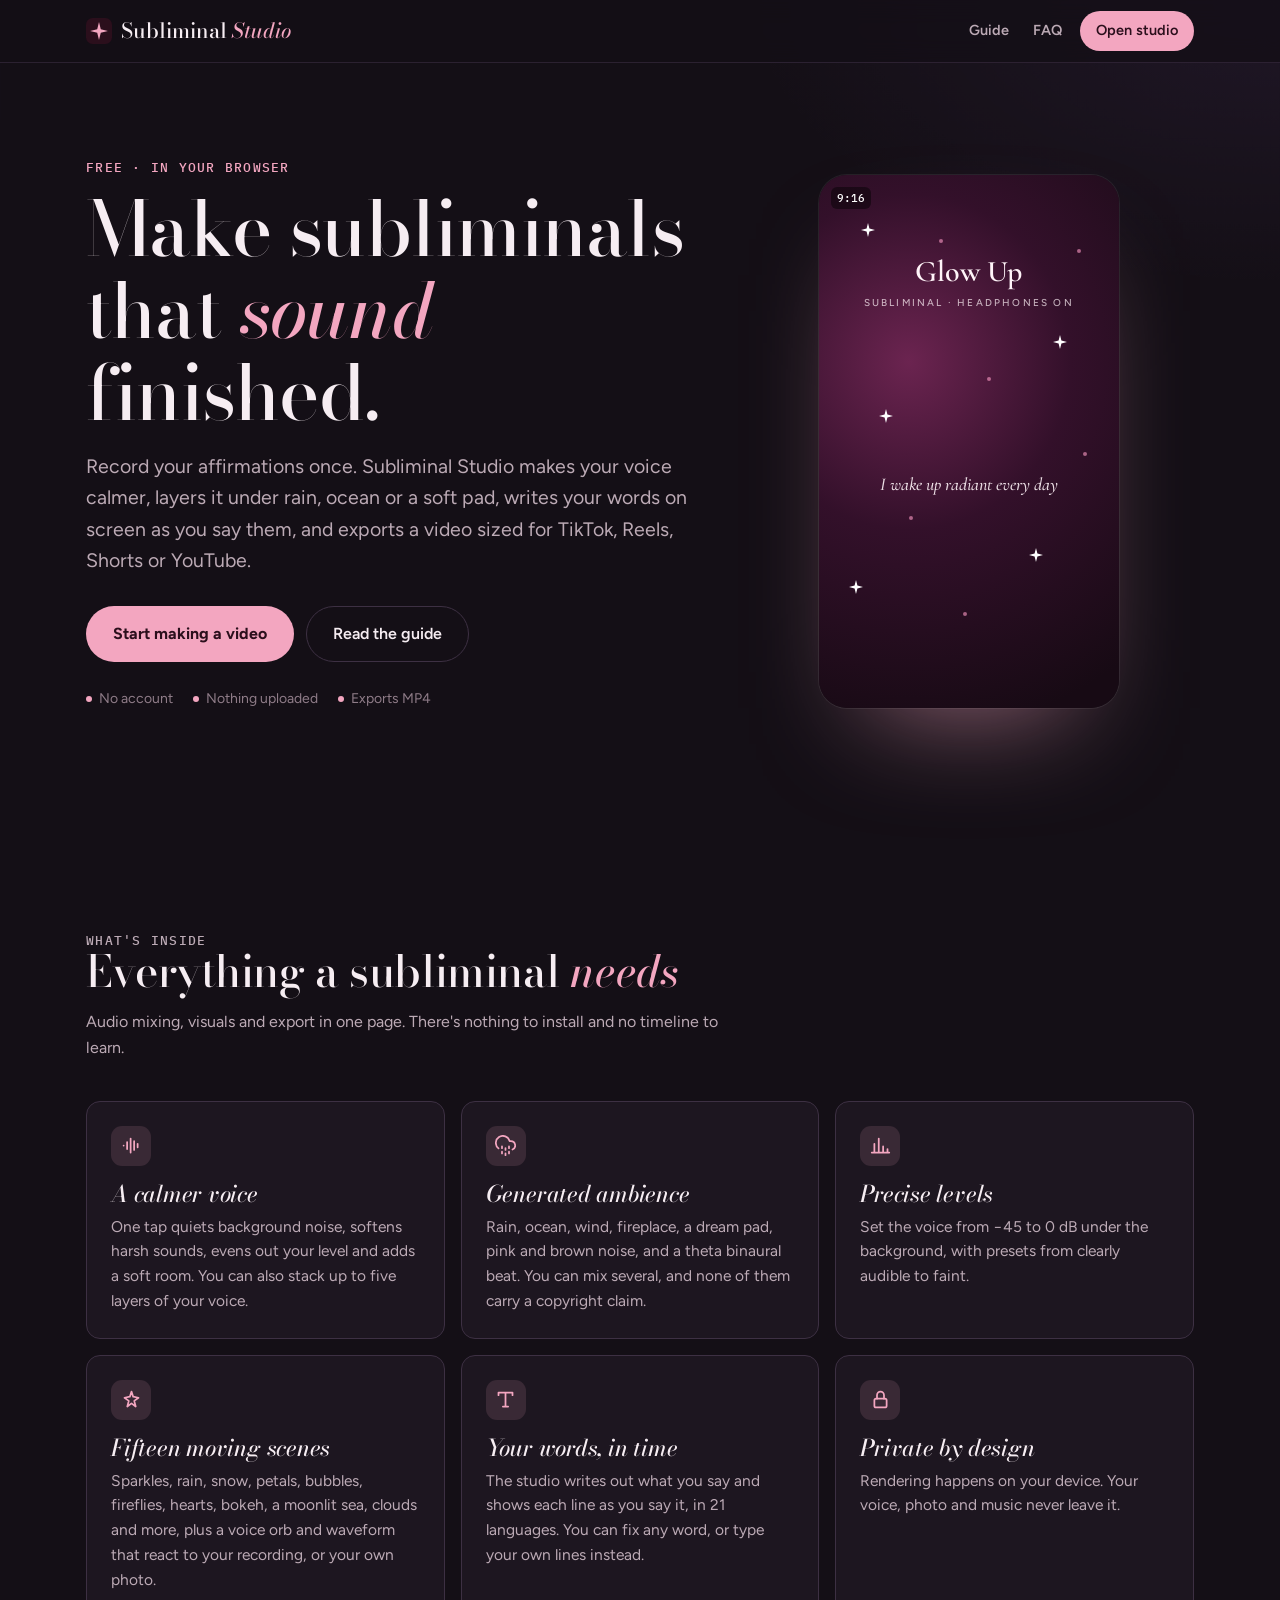
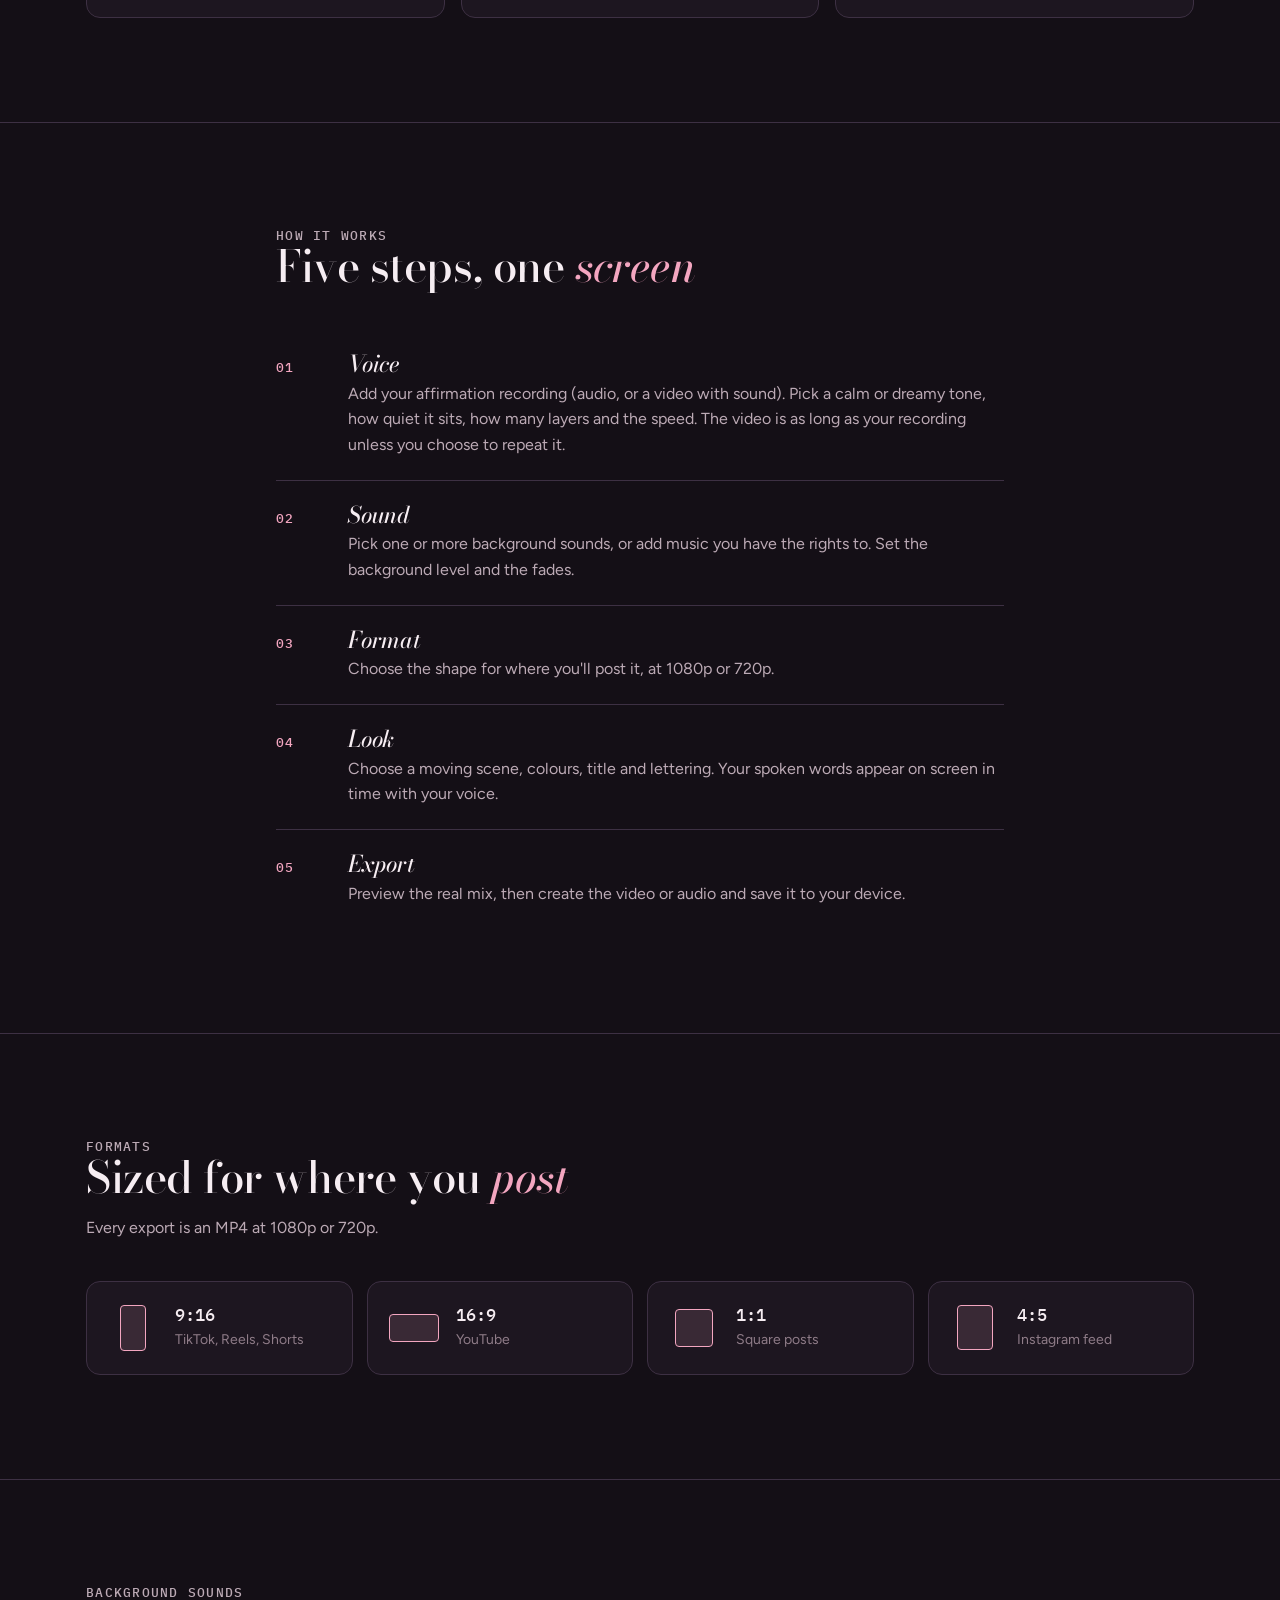
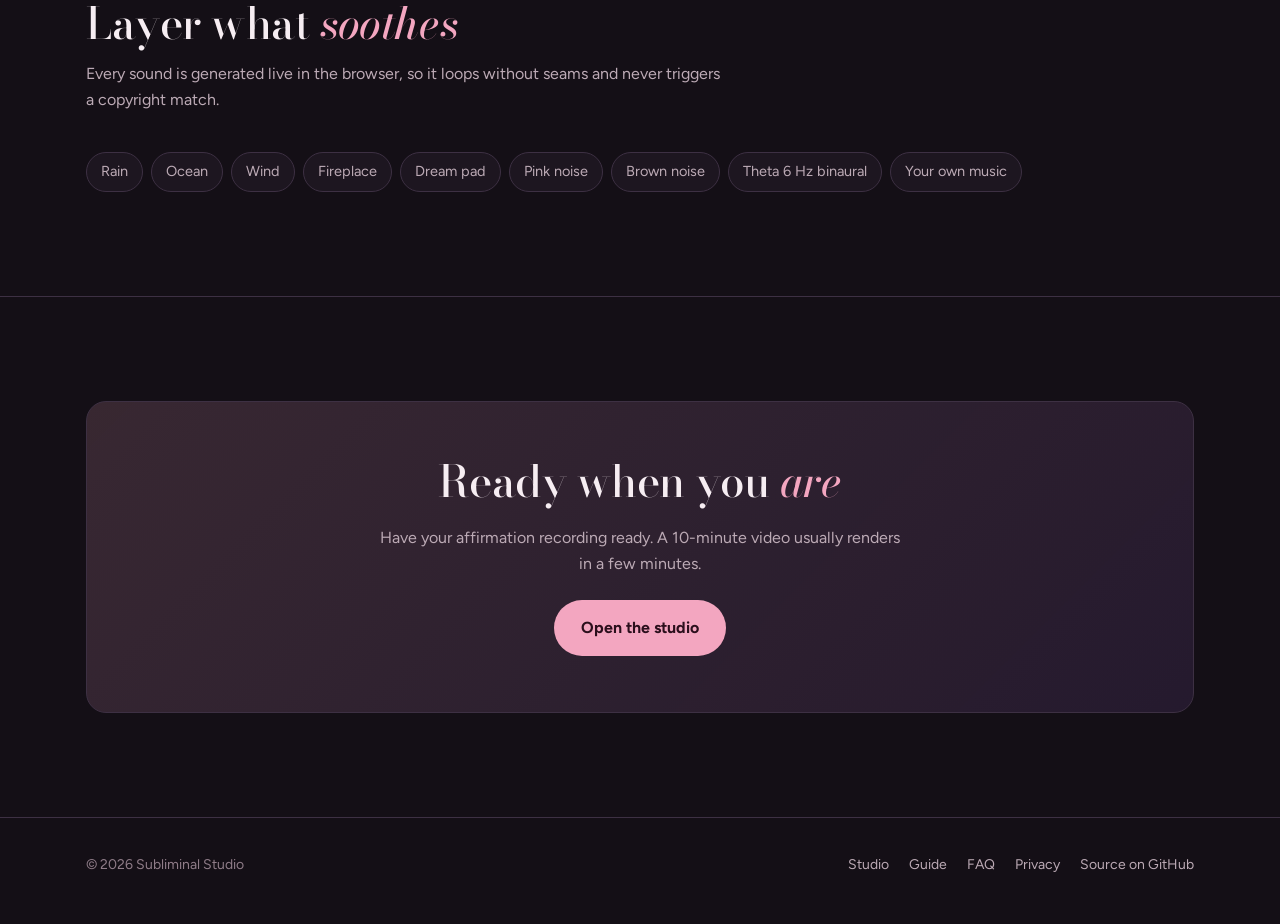
==== commit a7d3ff7b: "Calmer voice, recording-length videos, more scenes and spoken-word captions - Voice tone (Natural / " ====
--- a/index.html
+++ b/index.html
@@ -32,7 +32,7 @@
       <div>
         <p class="eyebrow">Free · in your browser</p>
         <h1>Make subliminals that <em>sound</em> finished.</h1>
-        <p class="lede">Record your affirmations once. Subliminal Studio layers them under rain, ocean or a soft pad, sets the level, and exports a video sized for TikTok, Reels, Shorts or YouTube.</p>
+        <p class="lede">Record your affirmations once. Subliminal Studio makes your voice calmer, layers it under rain, ocean or a soft pad, writes your words on screen as you say them, and exports a video sized for TikTok, Reels, Shorts or YouTube.</p>
         <div class="btn-row">
           <a class="btn btn-primary" href="studio.html">Start making a video</a>
           <a class="btn btn-ghost" href="guide.html">Read the guide</a>
@@ -72,8 +72,8 @@
       <div class="grid3">
         <div class="card">
           <div class="ic"><svg viewBox="0 0 24 24" fill="none" stroke="currentColor" stroke-width="2" stroke-linecap="round"><path d="M3 12h0M7 8v8M11 4v16M15 7v10M19 10v4"/></svg></div>
-          <h3>Voice layering</h3>
-          <p>Stack up to five copies of your recording, offset in time and spread across left and right, at 1× to 3× speed.</p>
+          <h3>A calmer voice</h3>
+          <p>One tap quiets background noise, softens harsh sounds, evens out your level and adds a soft room. You can also stack up to five layers of your voice.</p>
         </div>
         <div class="card">
           <div class="ic"><svg viewBox="0 0 24 24" fill="none" stroke="currentColor" stroke-width="2" stroke-linecap="round" stroke-linejoin="round"><path d="M20 16.6A5 5 0 0 0 18 7h-1.3A8 8 0 1 0 4 15.3"/><path d="M8 19v2M8 13v2M16 19v2M16 13v2M12 21v2M12 15v2"/></svg></div>
@@ -87,13 +87,13 @@
         </div>
         <div class="card">
           <div class="ic"><svg viewBox="0 0 24 24" fill="none" stroke="currentColor" stroke-width="2" stroke-linecap="round" stroke-linejoin="round"><path d="m12 3 1.9 5.8L20 10l-4.9 3.6L16.8 20 12 16.4 7.2 20l1.7-6.4L4 10l6.1-1.2z"/></svg></div>
-          <h3>Visuals that move</h3>
-          <p>Sparkles, aurora, night sky, or a voice orb and waveform that react to your recording. You can also use your own photo.</p>
+          <h3>Fifteen moving scenes</h3>
+          <p>Sparkles, rain, snow, petals, bubbles, fireflies, hearts, bokeh, a moonlit sea, clouds and more, plus a voice orb and waveform that react to your recording, or your own photo.</p>
         </div>
         <div class="card">
           <div class="ic"><svg viewBox="0 0 24 24" fill="none" stroke="currentColor" stroke-width="2" stroke-linecap="round" stroke-linejoin="round"><path d="M4 7V4h16v3M9 20h6M12 4v16"/></svg></div>
-          <h3>Your words on screen</h3>
-          <p>Add a title, a subtitle, your handle and a list of affirmations that cycle across the screen. There are four letter styles and seven palettes.</p>
+          <h3>Your words, in time</h3>
+          <p>The studio writes out what you say and shows each line as you say it, in 21 languages. You can fix any word, or type your own lines instead.</p>
         </div>
         <div class="card">
           <div class="ic"><svg viewBox="0 0 24 24" fill="none" stroke="currentColor" stroke-width="2" stroke-linecap="round" stroke-linejoin="round"><rect x="5" y="11" width="14" height="10" rx="2"/><path d="M8 11V7a4 4 0 0 1 8 0v4"/></svg></div>
@@ -111,10 +111,10 @@
         <h2>Five steps, one <em>screen</em></h2>
       </div>
       <ol class="steps">
-        <li><h3>Voice</h3><p>Add your affirmation recording (audio, or a video with sound). Choose how quiet it sits, how many layers, the speed and the length.</p></li>
+        <li><h3>Voice</h3><p>Add your affirmation recording (audio, or a video with sound). Pick a calm or dreamy tone, how quiet it sits, how many layers and the speed. The video is as long as your recording unless you choose to repeat it.</p></li>
         <li><h3>Sound</h3><p>Pick one or more background sounds, or add music you have the rights to. Set the background level and the fades.</p></li>
         <li><h3>Format</h3><p>Choose the shape for where you'll post it, at 1080p or 720p.</p></li>
-        <li><h3>Look</h3><p>Choose a background, colours, title, lettering and the affirmations shown on screen.</p></li>
+        <li><h3>Look</h3><p>Choose a moving scene, colours, title and lettering. Your spoken words appear on screen in time with your voice.</p></li>
         <li><h3>Export</h3><p>Preview the real mix, then create the video or audio and save it to your device.</p></li>
       </ol>
     </div>
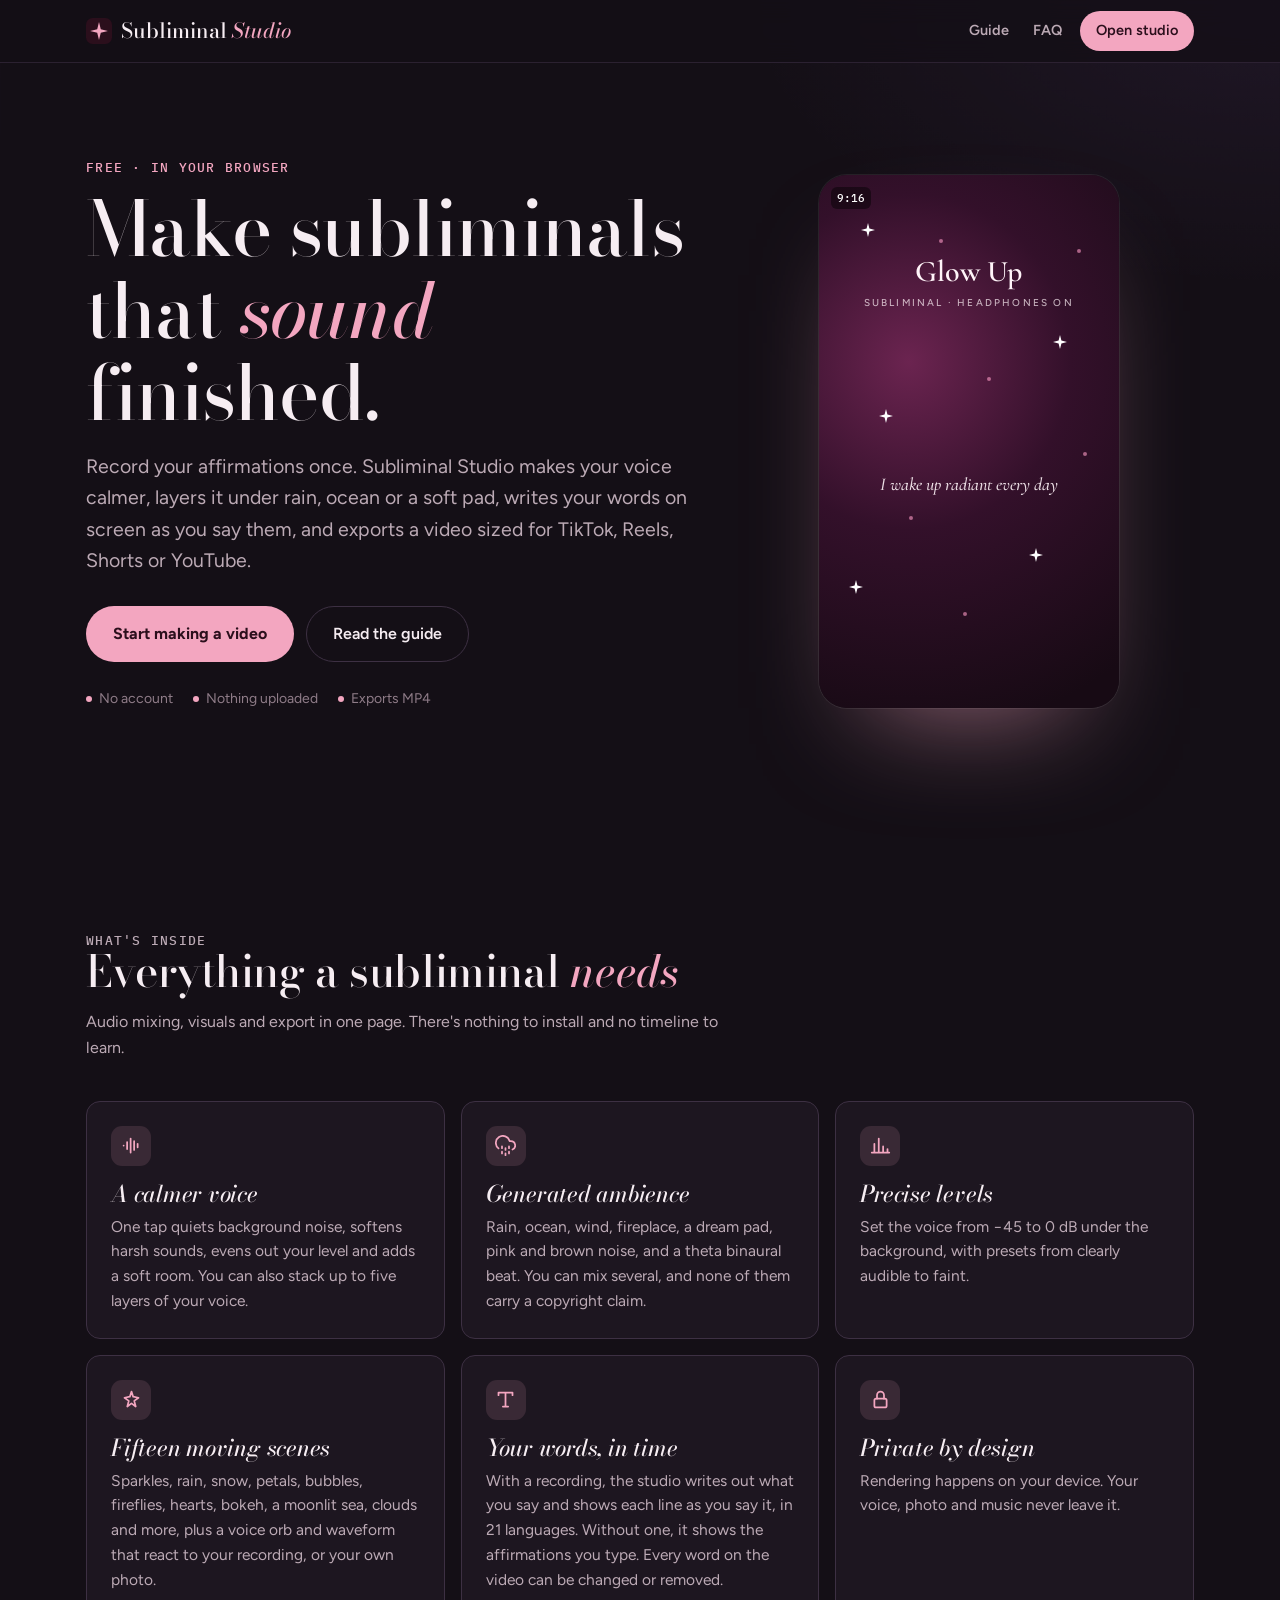
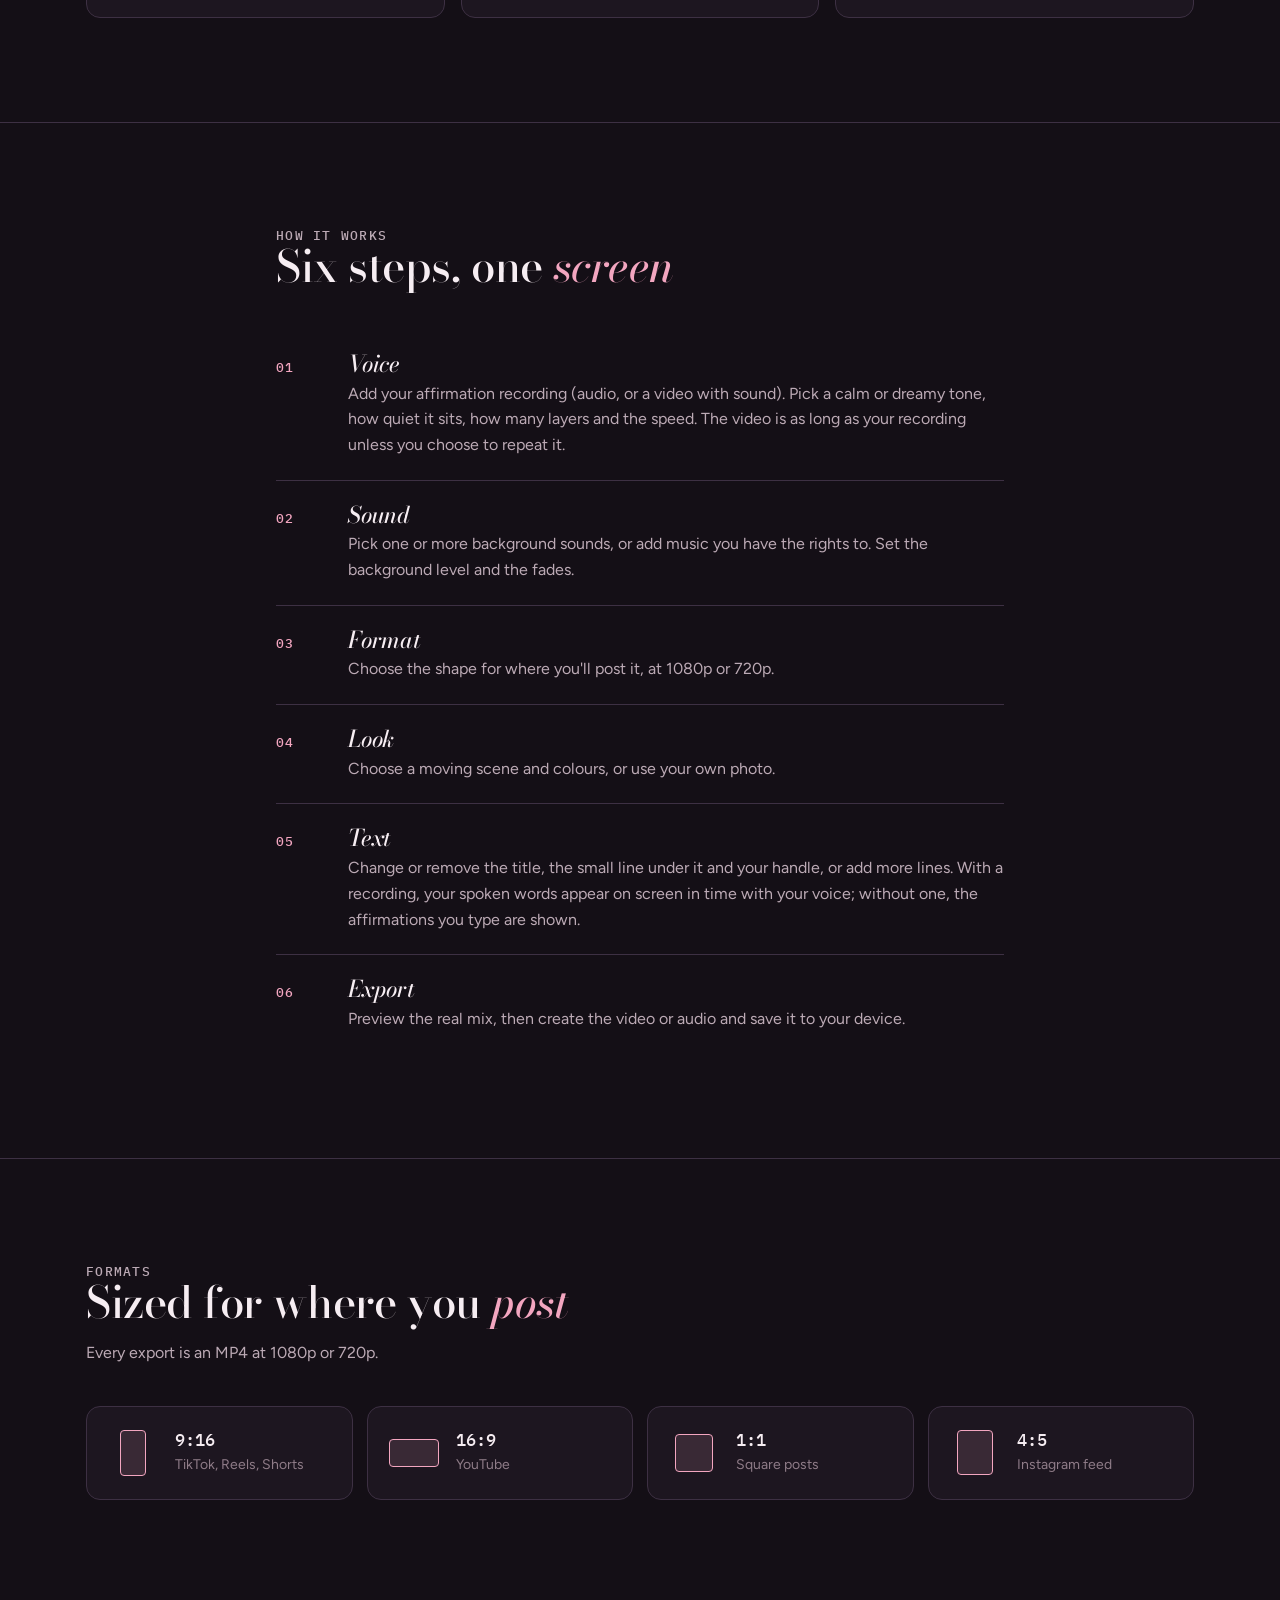
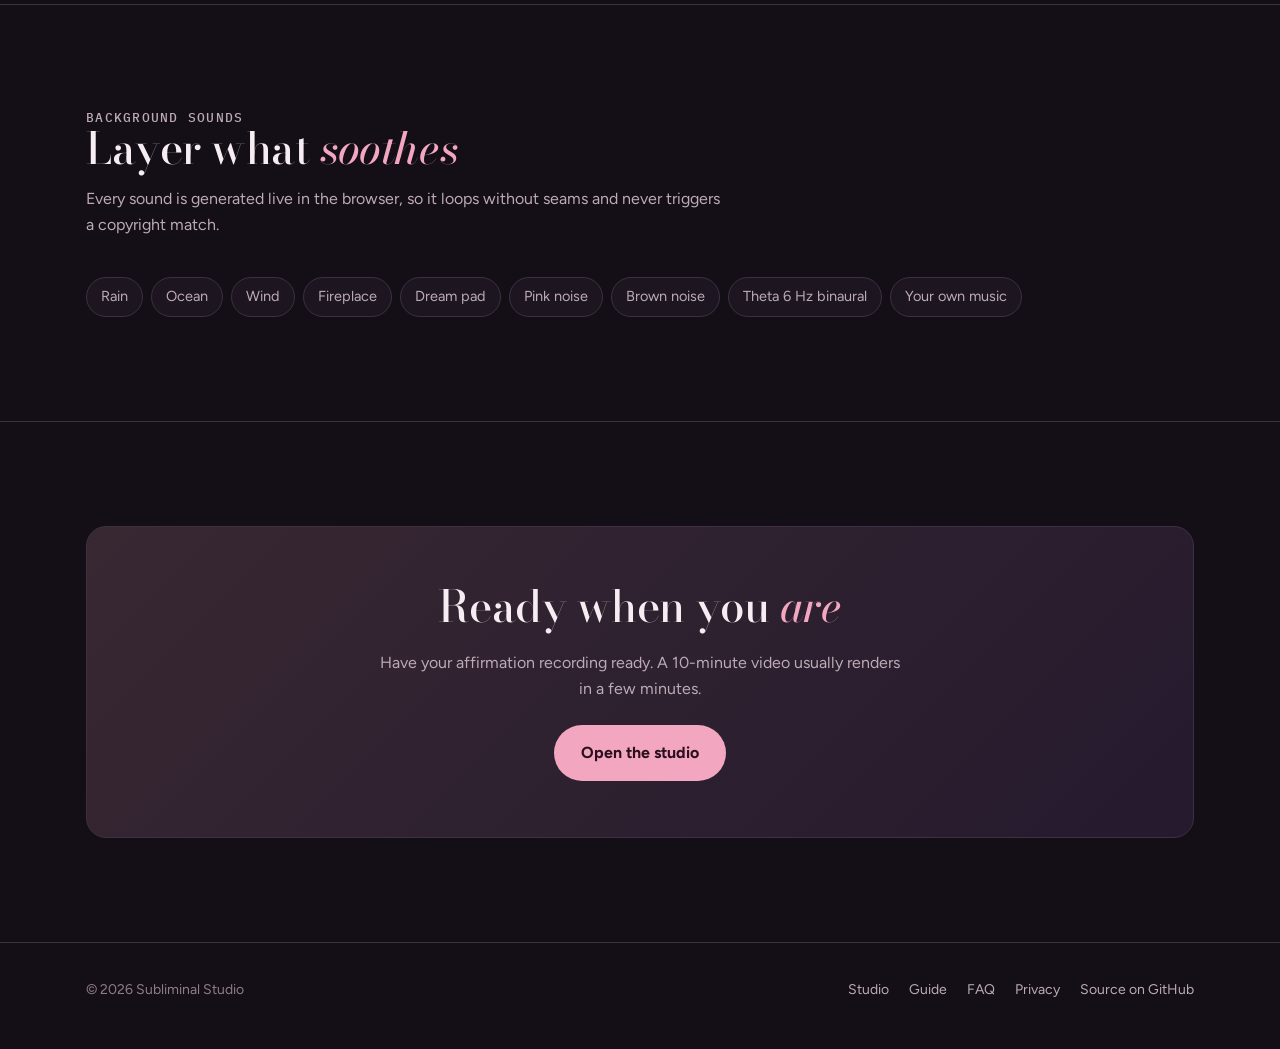
==== commit 40a2b446: "Edit every word on the video and pick affirmations automatically - New Text step: change or remove t" ====
--- a/index.html
+++ b/index.html
@@ -93,7 +93,7 @@
         <div class="card">
           <div class="ic"><svg viewBox="0 0 24 24" fill="none" stroke="currentColor" stroke-width="2" stroke-linecap="round" stroke-linejoin="round"><path d="M4 7V4h16v3M9 20h6M12 4v16"/></svg></div>
           <h3>Your words, in time</h3>
-          <p>The studio writes out what you say and shows each line as you say it, in 21 languages. You can fix any word, or type your own lines instead.</p>
+          <p>With a recording, the studio writes out what you say and shows each line as you say it, in 21 languages. Without one, it shows the affirmations you type. Every word on the video can be changed or removed.</p>
         </div>
         <div class="card">
           <div class="ic"><svg viewBox="0 0 24 24" fill="none" stroke="currentColor" stroke-width="2" stroke-linecap="round" stroke-linejoin="round"><rect x="5" y="11" width="14" height="10" rx="2"/><path d="M8 11V7a4 4 0 0 1 8 0v4"/></svg></div>
@@ -108,13 +108,14 @@
     <div class="wrap narrow">
       <div class="section-head">
         <p class="eyebrow">How it works</p>
-        <h2>Five steps, one <em>screen</em></h2>
+        <h2>Six steps, one <em>screen</em></h2>
       </div>
       <ol class="steps">
         <li><h3>Voice</h3><p>Add your affirmation recording (audio, or a video with sound). Pick a calm or dreamy tone, how quiet it sits, how many layers and the speed. The video is as long as your recording unless you choose to repeat it.</p></li>
         <li><h3>Sound</h3><p>Pick one or more background sounds, or add music you have the rights to. Set the background level and the fades.</p></li>
         <li><h3>Format</h3><p>Choose the shape for where you'll post it, at 1080p or 720p.</p></li>
-        <li><h3>Look</h3><p>Choose a moving scene, colours, title and lettering. Your spoken words appear on screen in time with your voice.</p></li>
+        <li><h3>Look</h3><p>Choose a moving scene and colours, or use your own photo.</p></li>
+        <li><h3>Text</h3><p>Change or remove the title, the small line under it and your handle, or add more lines. With a recording, your spoken words appear on screen in time with your voice; without one, the affirmations you type are shown.</p></li>
         <li><h3>Export</h3><p>Preview the real mix, then create the video or audio and save it to your device.</p></li>
       </ol>
     </div>
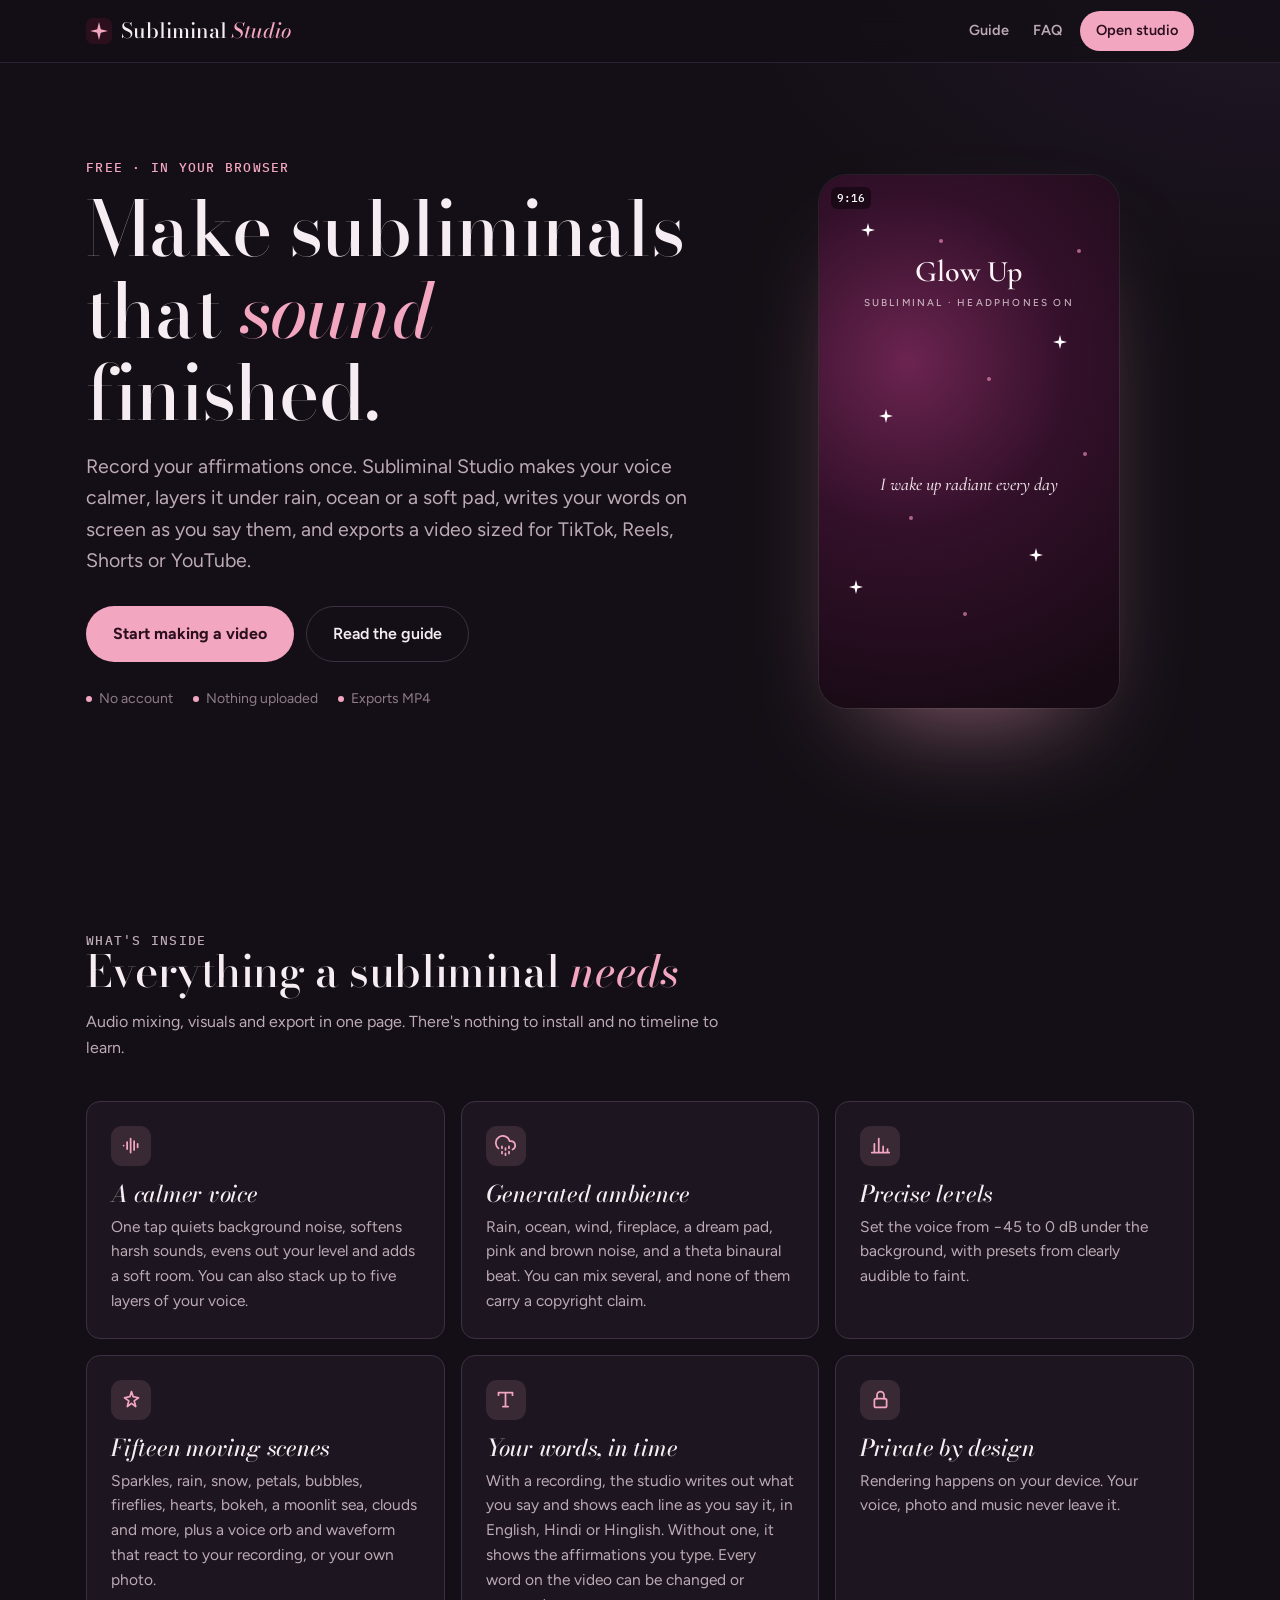
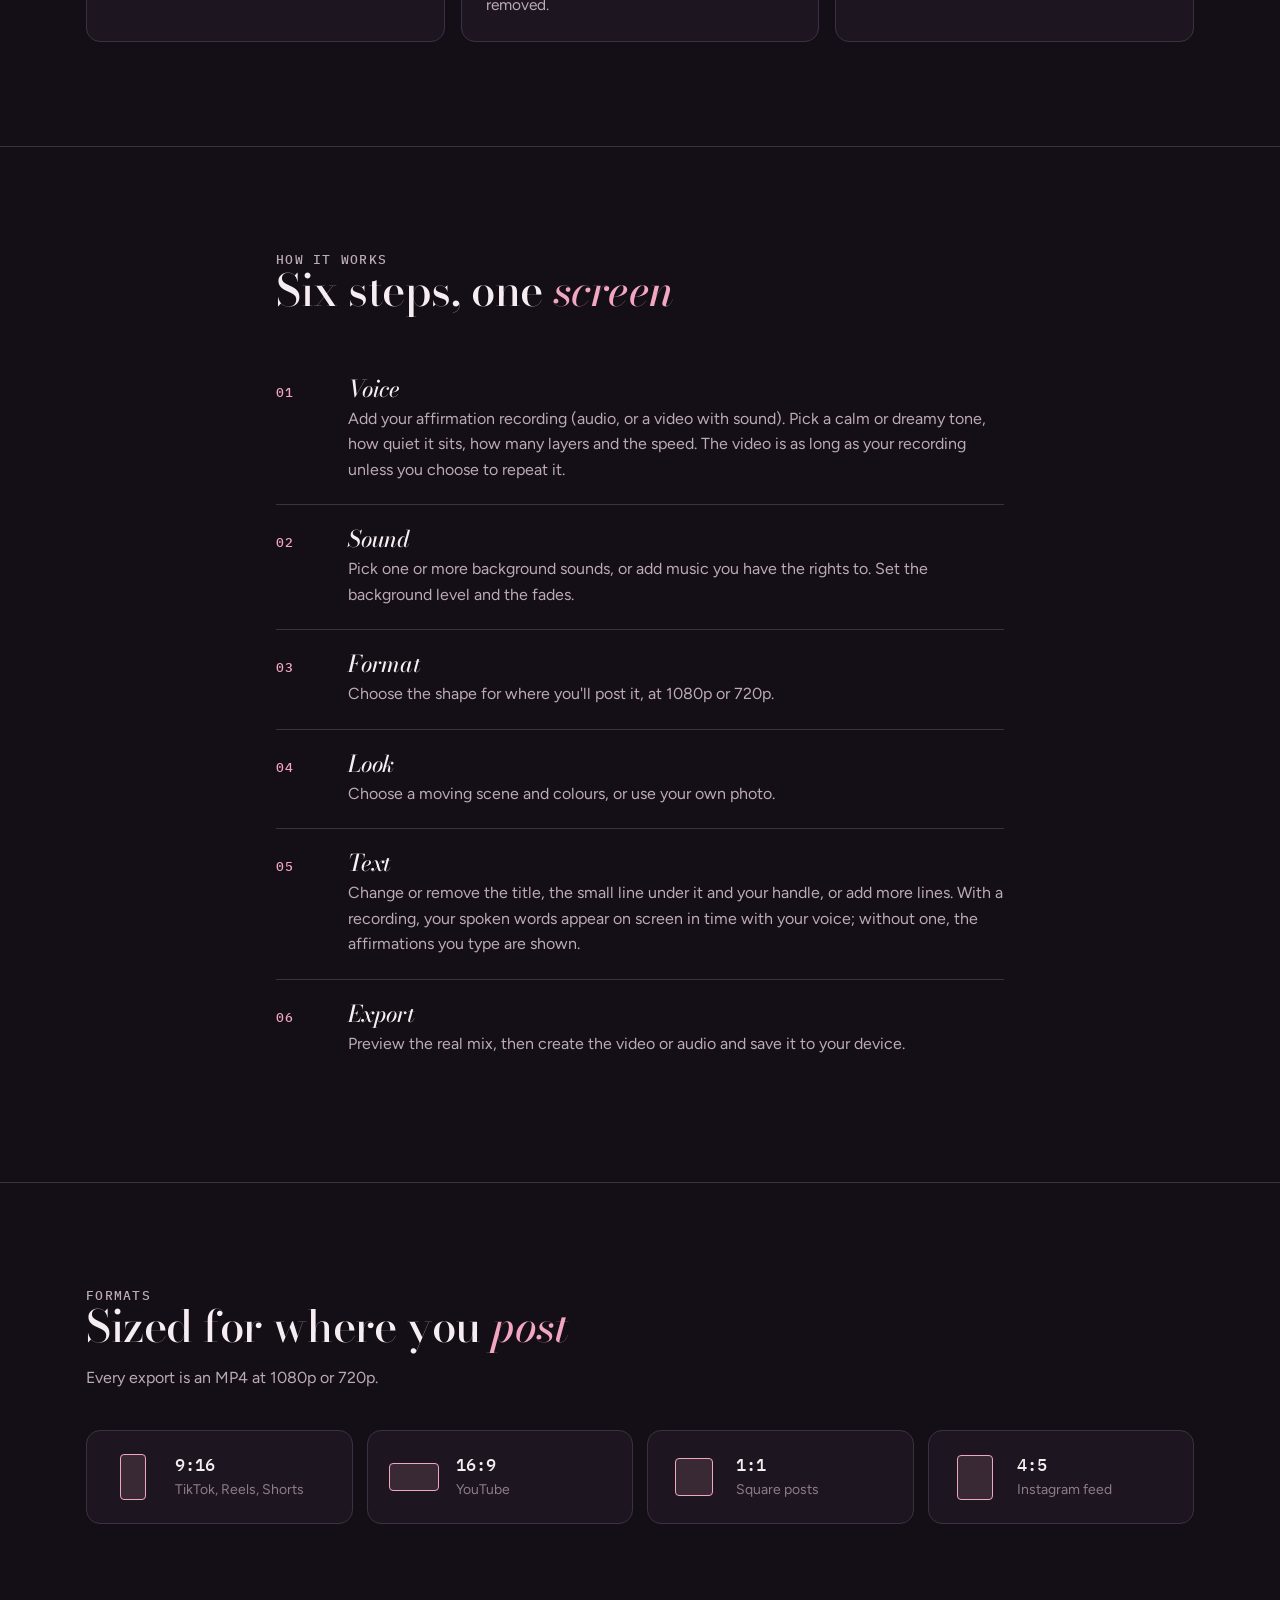
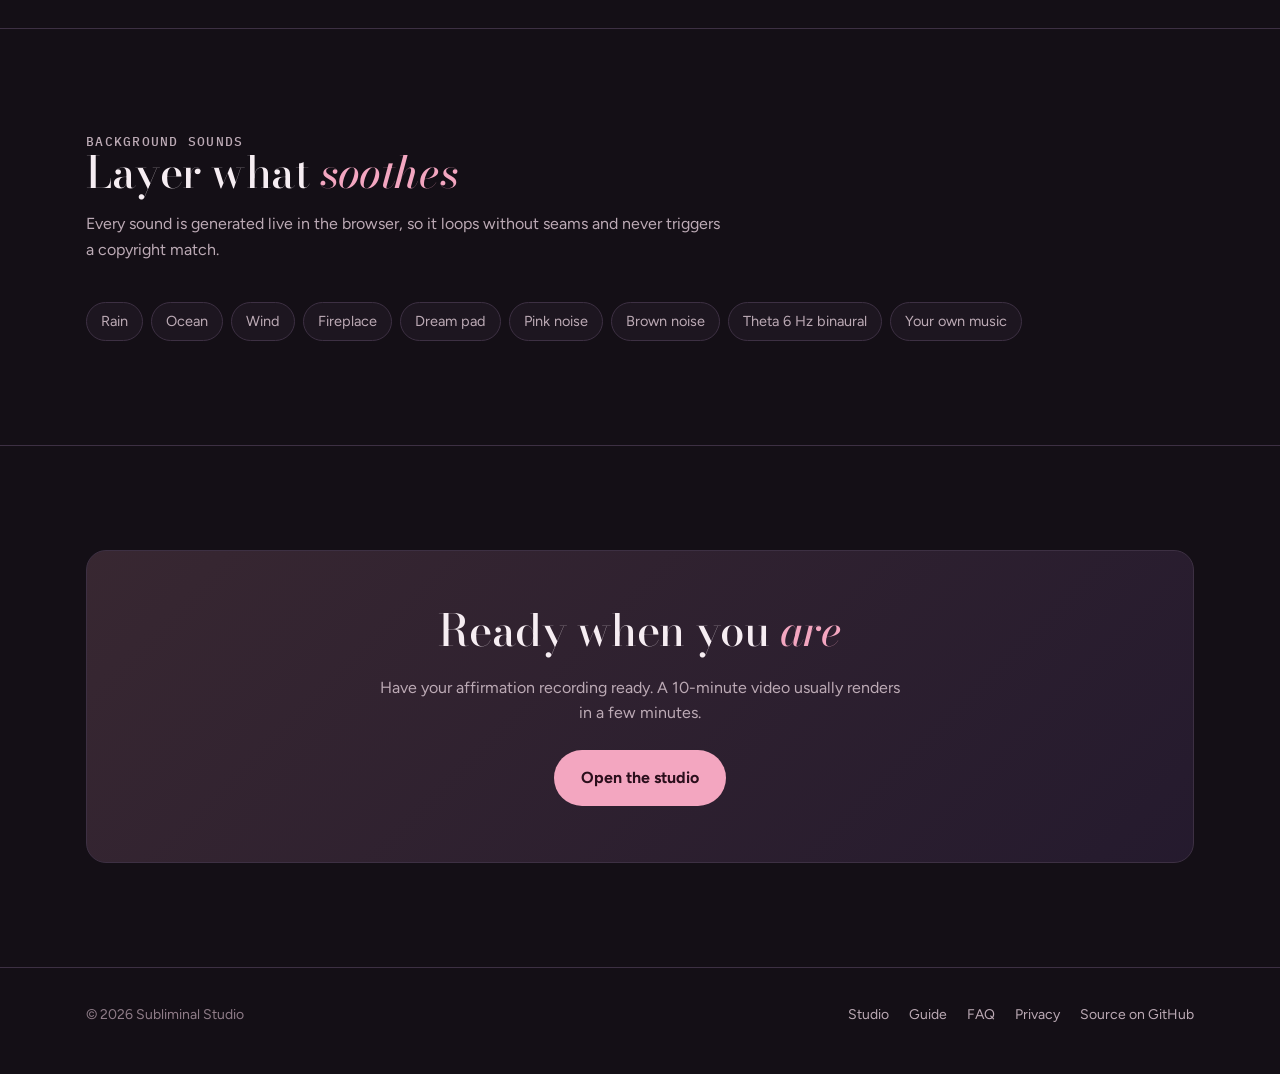
==== commit 7584cc1c: "Limit caption languages to English, Hindi and Hinglish Co-Authored-By: Claude Opus 5.5 <noreply@anth" ====
--- a/index.html
+++ b/index.html
@@ -93,7 +93,7 @@
         <div class="card">
           <div class="ic"><svg viewBox="0 0 24 24" fill="none" stroke="currentColor" stroke-width="2" stroke-linecap="round" stroke-linejoin="round"><path d="M4 7V4h16v3M9 20h6M12 4v16"/></svg></div>
           <h3>Your words, in time</h3>
-          <p>With a recording, the studio writes out what you say and shows each line as you say it, in 21 languages. Without one, it shows the affirmations you type. Every word on the video can be changed or removed.</p>
+          <p>With a recording, the studio writes out what you say and shows each line as you say it, in English, Hindi or Hinglish. Without one, it shows the affirmations you type. Every word on the video can be changed or removed.</p>
         </div>
         <div class="card">
           <div class="ic"><svg viewBox="0 0 24 24" fill="none" stroke="currentColor" stroke-width="2" stroke-linecap="round" stroke-linejoin="round"><rect x="5" y="11" width="14" height="10" rx="2"/><path d="M8 11V7a4 4 0 0 1 8 0v4"/></svg></div>
